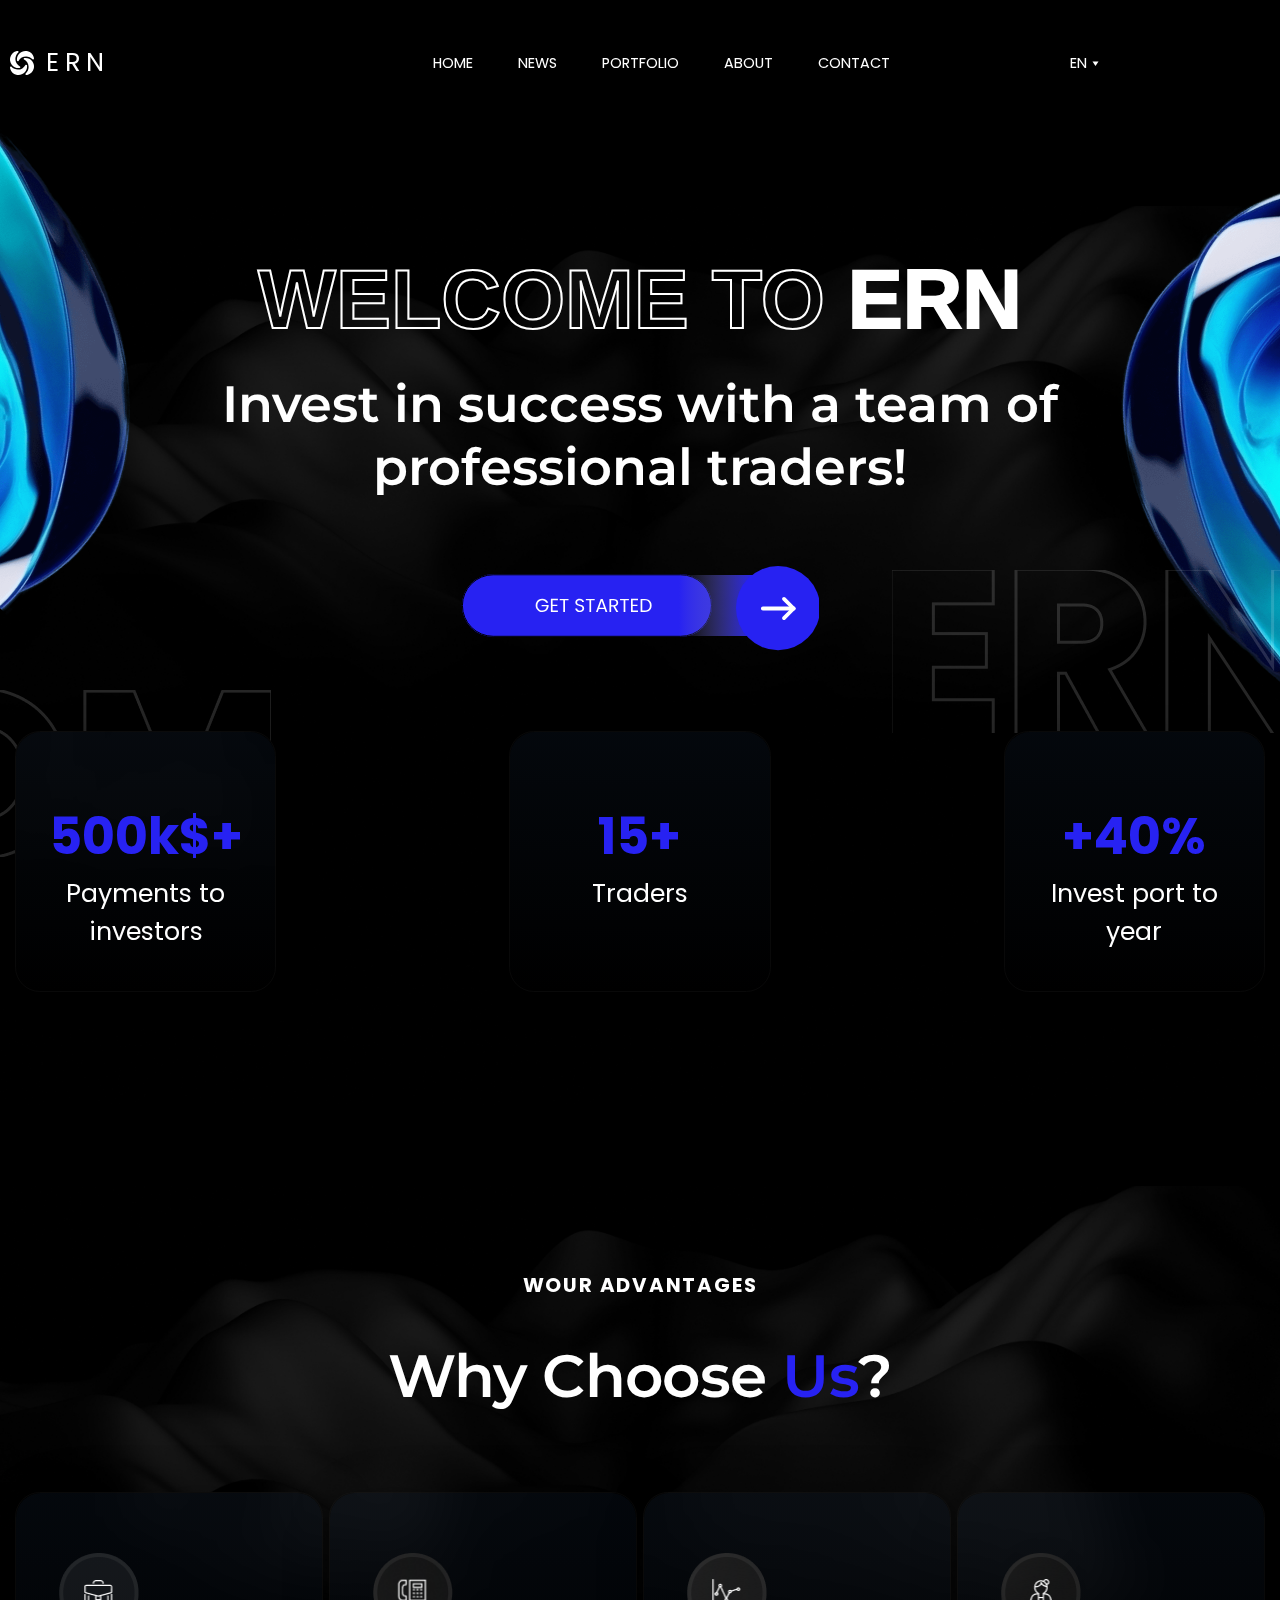
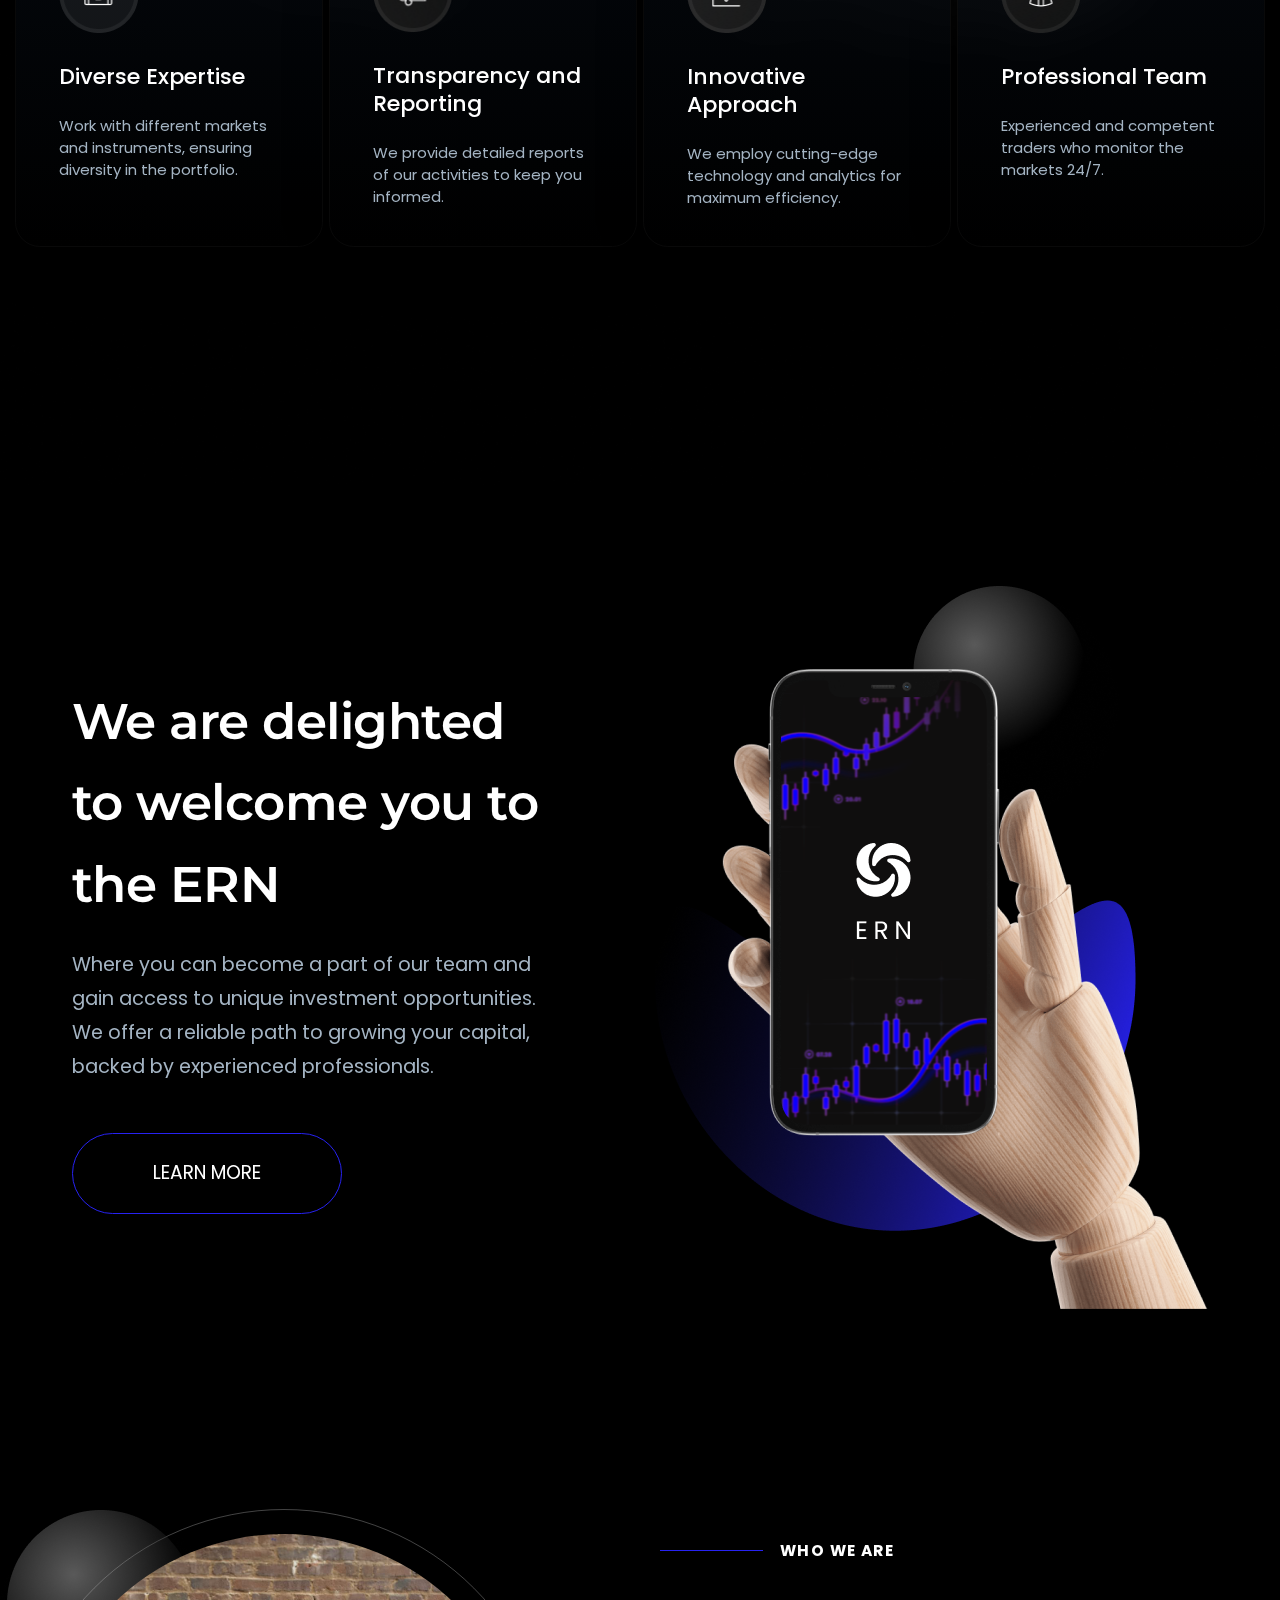
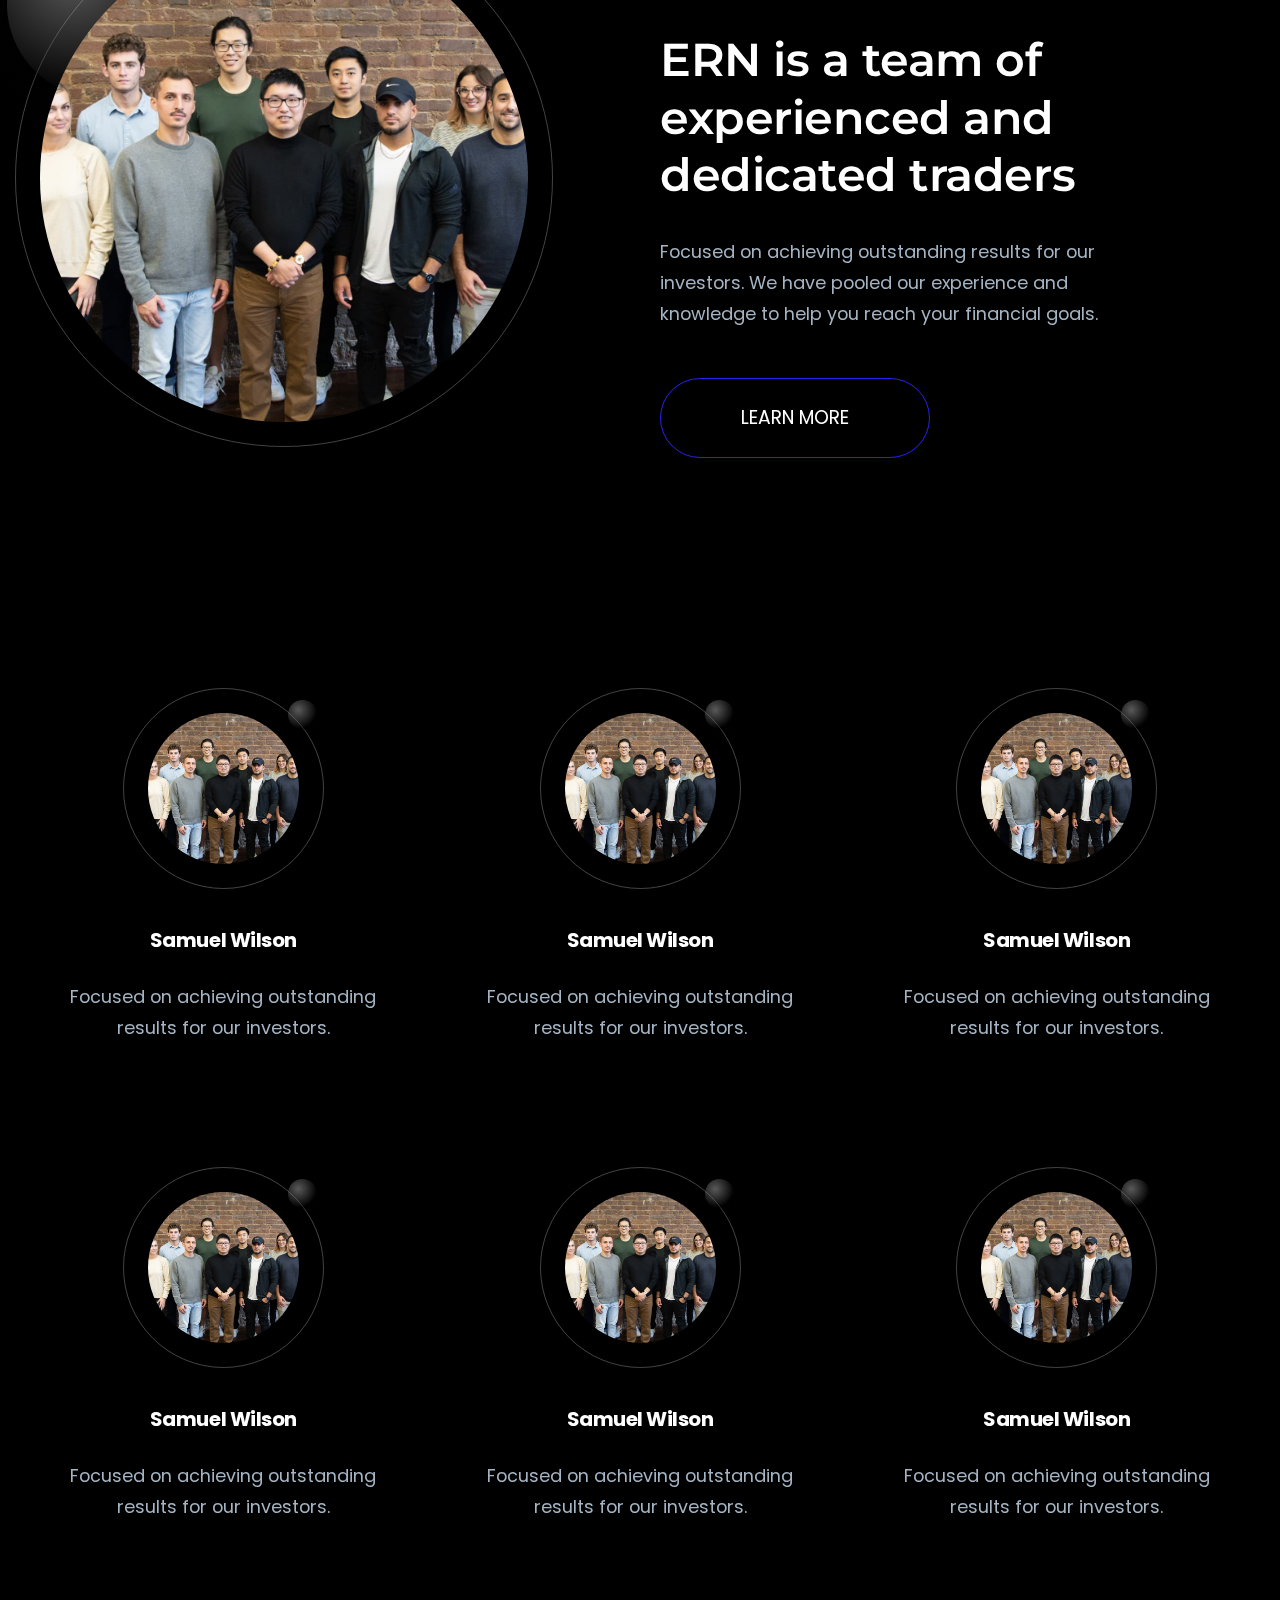
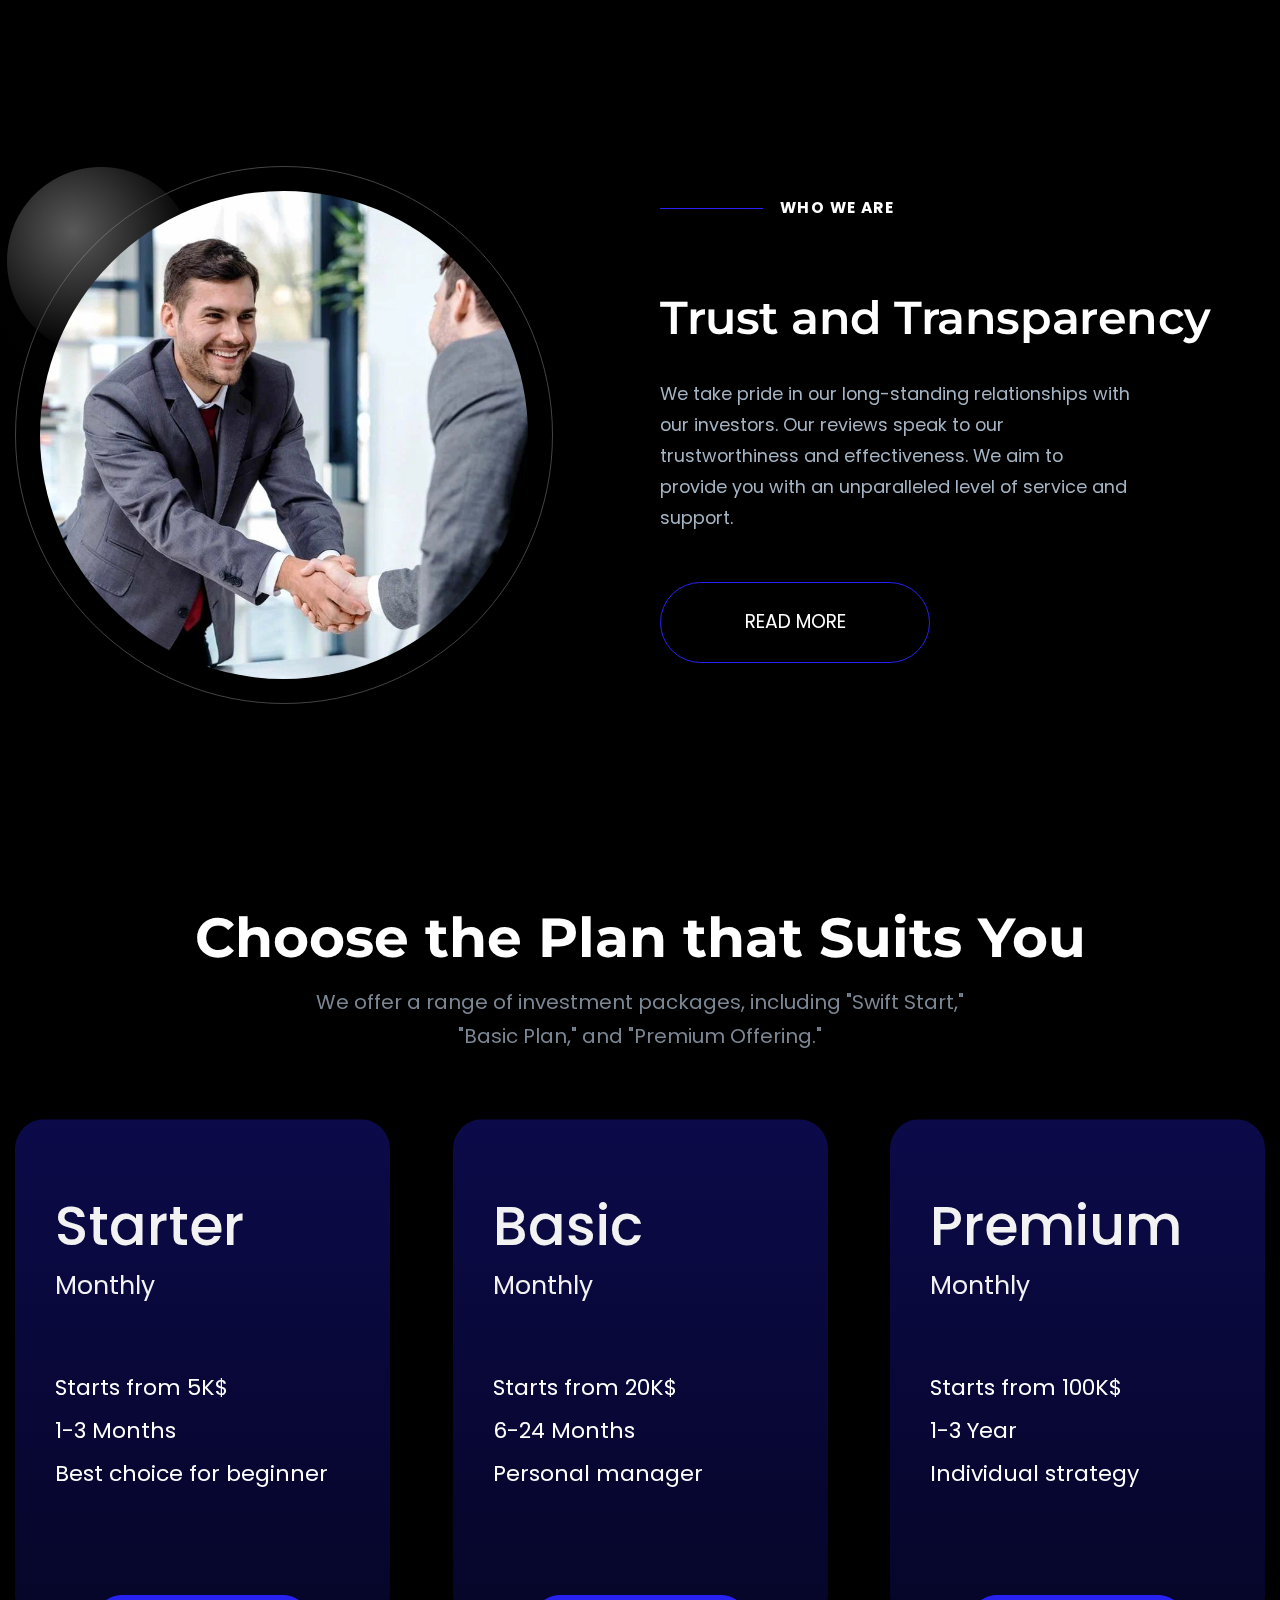
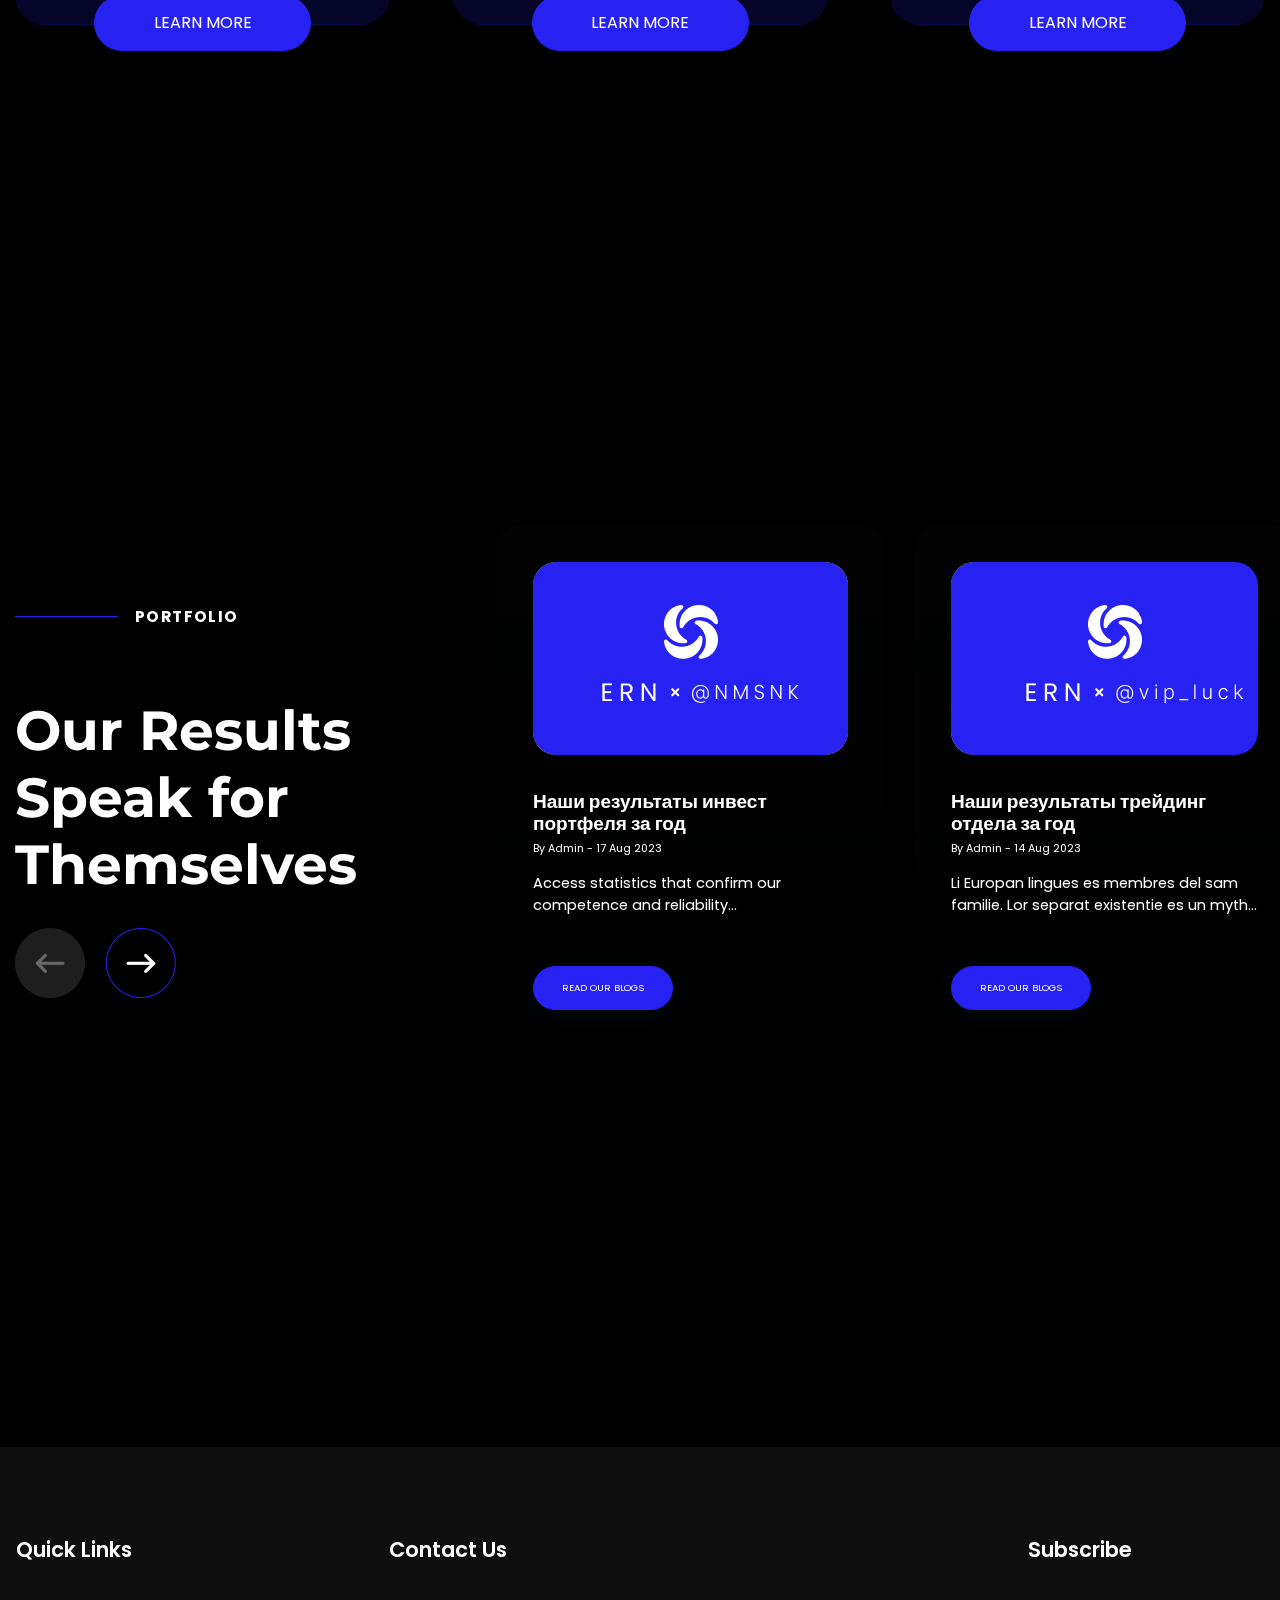
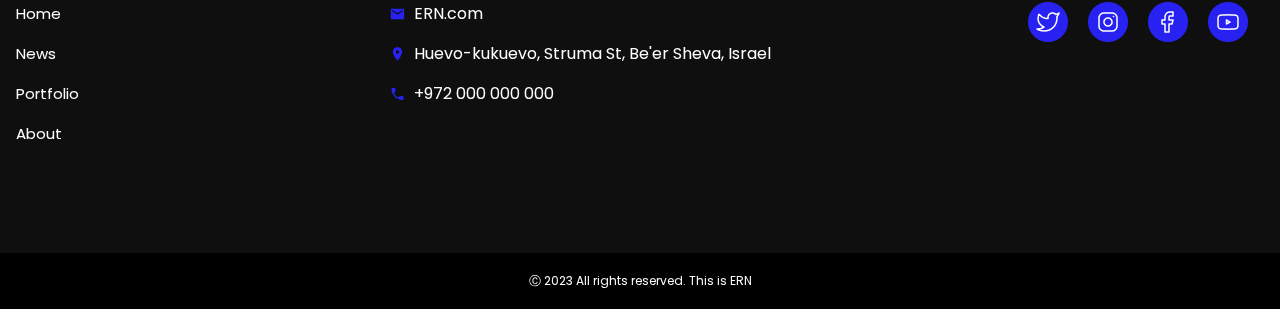
==== index.html @ 3734cea1 "ERN. Version 1.4.2" ====
<!DOCTYPE html>
<html lang="en">
<head>
    <meta charset="UTF-8">
    <meta name="viewport" content="width=device-width, initial-scale=1.0">

    <link href="https://fonts.googleapis.com/css2?family=Montserrat:wght@400;600;700;900&family=Poppins:wght@300;400;500;600;700&display=swap" rel="stylesheet">

    <title>ERN</title>
    <link rel="stylesheet" href="css/style.css">
</head>
<body>
    <div class="wrapper">
        <header class="header">
            <div class="header__container _container">
                <a href="#" class="header__logo">
                    <img src="img/logo-icon.svg" alt="">
                    ERN
                </a>
                <nav class="header__menu menu">
                    <ul class="menu__list">
                        <li class="menu__item">
                            <a href="" class="menu__link">HOME</a>
                        </li>
                        <li class="menu__item">
                            <a href="" class="menu__link">NEWS</a>
                        </li>
                        <li class="menu__item">
                            <a href="" class="menu__link">PORTFOLIO</a>
                        </li>
                        <li class="menu__item">
                            <a href="" class="menu__link">ABOUT</a>
                        </li>
                        <li class="menu__item">
                            <a href="" class="menu__link">CONTACT</a>
                        </li>
                    </ul>
                </nav>
                <a href="#" class="header__language">
                    EN
                    <img src="img/arrow-down.svg" alt="">
                </a>
            </div>
        </header>

        <main class="page">
            <div class="page__main-block main-block">
                <div class="main-block__container _container">
                    <h1 class="main-block__title">WELCOME TO <span class="main-block__title_blue">ERN</span></h1>
                    <h2 class="main-block__sub-title">Invest in success with a team of professional traders!</h2>
                    <!-- <a href="" class="main-block__button">GET STARTED</a> -->
                    <a href="" class="main-block__button"></a>
                    <!-- <img src="img/button-test2.svg" alt="" class="main-block__button_TEST"> -->
                    <img src="img/back-left.png" alt="" class="back-left">
                    <img src="img/back-right.png" alt="" class="back-right">
                    <img src="img/COM.png" alt="" class="back-left-sub">
                    <img src="img/ERN.png" alt="" class="back-right-sub">
                </div>

                <div class="page__results _container">
                    <div class="page__result">
                        <p class="page__result_p">500k$+</p>
                        <p class="page__result_p-sub">Payments to investors</p>
                    </div>
                    <div class="page__result">
                        <p class="page__result_p">15+</p>
                        <p class="page__result_p-sub">Traders</p>
                    </div>
                    <div class="page__result">
                        <p class="page__result_p">+40%</p>
                        <p class="page__result_p-sub">Invest port to year</p>
                    </div>
                </div>
            </div>

            <div class="page__main-block main-block">
                <div class="main-block__container _container">
                    <h1 class="main-block-2__title">WOUR ADVANTAGES</h1>
                    <h2 class="main-block-2__sub-title">Why Choose <span class="blue-color">Us</span>?</h2>
                </div>

                <div class="page__results _container">
                    <div class="page__result page__result__choose">
                        <img src="img/DiverseExpertise.png" alt="" class="page__result__choose__img">
                        <p class="page__result_p__choose">Diverse Expertise</p>
                        <p class="page__result_p-sub__choose">Work with different markets and instruments, ensuring diversity in the portfolio.</p>
                    </div>
                    <div class="page__result page__result__choose">
                        <img src="img/TransparencyandReporting.png" alt="" class="page__result__choose__img">
                        <p class="page__result_p__choose">Transparency and Reporting</p>
                        <p class="page__result_p-sub__choose">We provide detailed reports of our activities to keep you informed.</p>
                    </div>
                    <div class="page__result page__result__choose">
                        <img src="img/InnovativeApproach.png" alt="" class="page__result__choose__img">
                        <p class="page__result_p__choose">Innovative Approach</p>
                        <p class="page__result_p-sub__choose">We employ cutting-edge technology and analytics for maximum efficiency.</p>
                    </div>
                    <div class="page__result page__result__choose">
                        <img src="img/ProfessionalTeam.png" alt="" class="page__result__choose__img">
                        <p class="page__result_p__choose">Professional Team</p>
                        <p class="page__result_p-sub__choose">Experienced and competent traders who monitor the markets 24/7.</p>
                    </div>
                </div>
            </div>

            <div class="description">
                <div class="description__container _container">
                    <div class="description__text">
                        <h2 class="description__h">We are delighted to welcome you to the ERN</h2>
                        <p class="description__p">
                            Where you can become a part of our team and gain access to unique investment opportunities. We offer a reliable path to growing your capital, backed by experienced professionals.
                        </p>
                        <div class="description__button">
                            <a href="" class="description__a">Learn more</a>
                        </div>
                    </div>
                    <img src="img/hand.png" alt="" class="description__img">
                </div>
            </div>

            <div class="team">
                <div class="team__container _container">
                    <div class="team__header">
                        <div class="team__img_border">
                            <div class="team__img_main _img-main"></div>
                        </div>
                        <div class="team__text">
                            <div class="team__text__ph">Who we are</div>
                            <div class="team__text__h">ERN is a team of experienced and dedicated traders</div>
                            <div class="team__text__p">Focused on achieving outstanding results for our investors. We have pooled our experience and knowledge to help you reach your financial goals.</div>
                            <div class="description__button">
                                <a href="" class="description__a">Learn more</a>
                            </div>
                        </div>
                    </div>

                    <div class="team__count">
                        <div class="team__person">
                            <div class="team__img_border _border-sub">
                                <div class="team__img_main _img-sub"></div>
                            </div>
                            <div class="team__count__text">
                                <div class="team__text__h team__count__text__name">Samuel Wilson</div>
                                <div class="team__text__p team__count__text__p">Focused on achieving outstanding results for our investors.</div>
                            </div>
                        </div>
                        <div class="team__person">
                            <div class="team__img_border _border-sub">
                                <div class="team__img_main _img-sub"></div>
                            </div>
                            <div class="team__count__text">
                                <div class="team__text__h team__count__text__name">Samuel Wilson</div>
                                <div class="team__text__p team__count__text__p">Focused on achieving outstanding results for our investors.</div>
                            </div>
                        </div>
                        <div class="team__person">
                            <div class="team__img_border _border-sub">
                                <div class="team__img_main _img-sub"></div>
                            </div>
                            <div class="team__count__text">
                                <div class="team__text__h team__count__text__name">Samuel Wilson</div>
                                <div class="team__text__p team__count__text__p">Focused on achieving outstanding results for our investors.</div>
                            </div>
                        </div>
                        <div class="team__person">
                            <div class="team__img_border _border-sub">
                                <div class="team__img_main _img-sub"></div>
                            </div>
                            <div class="team__count__text">
                                <div class="team__text__h team__count__text__name">Samuel Wilson</div>
                                <div class="team__text__p team__count__text__p">Focused on achieving outstanding results for our investors.</div>
                            </div>
                        </div>
                        <div class="team__person">
                            <div class="team__img_border _border-sub">
                                <div class="team__img_main _img-sub"></div>
                            </div>
                            <div class="team__count__text">
                                <div class="team__text__h team__count__text__name">Samuel Wilson</div>
                                <div class="team__text__p team__count__text__p">Focused on achieving outstanding results for our investors.</div>
                            </div>
                        </div>
                        <div class="team__person">
                            <div class="team__img_border _border-sub">
                                <div class="team__img_main _img-sub"></div>
                            </div>
                            <div class="team__count__text">
                                <div class="team__text__h team__count__text__name">Samuel Wilson</div>
                                <div class="team__text__p team__count__text__p">Focused on achieving outstanding results for our investors.</div>
                            </div>
                        </div>
                    </div>

                    <div class="team__header trust">
                        <div class="team__img_border">
                            <div class="team__img_main _img-trust"></div>
                        </div>
                        <div class="team__text">
                            <div class="team__text__ph">Who we are</div>
                            <div class="team__text__h">Trust and Transparency</div>
                            <div class="team__text__p">We take pride in our long-standing relationships with our investors. Our reviews speak to our trustworthiness and effectiveness. We aim to provide you with an unparalleled level of service and support.</div>
                            <div class="description__button">
                                <a href="" class="description__a">read more</a>
                            </div>
                        </div>
                    </div>

                </div>
            </div>

            <div class="plans _container">
                <div class="plans__h">Choose the Plan that Suits You</div>
                <div class="plans__p">We offer a range of investment packages, including "Swift Start," "Basic Plan," and "Premium Offering."</div>
                <div class="plans__all">
                    <div class="plans__all__plan plan">
                        <div class="plan__name">Starter</div>
                        <div class="plan__lasting">Monthly</div>
                        <ul class="plan__charact">
                            <li class="plan__charact__li">Starts from 5K$</li>
                            <li class="plan__charact__li">1-3 Months</li>
                            <li class="plan__charact__li">Best choice for beginner</li>
                        </ul>
                        <div class="plan__button">
                            <a href="" class="plan__button__a">Learn more</a>
                        </div>
                    </div>
                    <div class="plans__all__plan plan">
                        <div class="plan__name">Basic</div>
                        <div class="plan__lasting">Monthly</div>
                        <ul class="plan__charact">
                            <li class="plan__charact__li">Starts from 20K$</li>
                            <li class="plan__charact__li">6-24 Months</li>
                            <li class="plan__charact__li">Personal manager</li>
                        </ul>
                        <div class="plan__button">
                            <a href="" class="plan__button__a">Learn more</a>
                        </div>
                    </div>
                    <div class="plans__all__plan plan">
                        <div class="plan__name">Premium</div>
                        <div class="plan__lasting">Monthly</div>
                        <ul class="plan__charact">
                            <li class="plan__charact__li">Starts from 100K$</li>
                            <li class="plan__charact__li">1-3 Year</li>
                            <li class="plan__charact__li">Individual strategy</li>
                        </ul>
                        <div class="plan__button">
                            <a href="" class="plan__button__a">Learn more</a>
                        </div>
                    </div>
                </div>
            </div>

            <div class="results _container">
                <div class="results__tech">
                    <div class="team__text__ph">PORTFOLIO</div>
                    <div class="results__tech__h">Our Results Speak for Themselves</div>
                    <div class="results__tech__buttons">
                        <div class="results__tech__buttons__button">
                            <img src="img/arrow-left.png" alt="">
                        </div>
                        <div class="results__tech__buttons__button">
                            <img src="img/arrow-right.png" alt="">
                        </div>
                    </div>
                </div>
                <div class="results__cases">
                    <div class="results__cases__case case">
                        <img src="img/case1.jpg" alt="" class="case__photo">
                        <div class="case__name">Наши результаты инвест портфеля за год</div>
                        <div class="case__date">By Admin - 17 Aug 2023</div>
                        <div class="case__description">Access statistics that confirm our competence and reliability...</div>
                        <div class="case__button">read our blogs</div>
                    </div>
                    <div class="results__cases__case case">
                        <img src="img/case2.jpg" alt="" class="case__photo">
                        <div class="case__name">Наши результаты трейдинг отдела за год</div>
                        <div class="case__date">By Admin - 14 Aug 2023</div>
                        <div class="case__description">Li Europan lingues es membres del sam familie. Lor separat existentie es un myth...</div>
                        <div class="case__button">read our blogs</div>
                    </div>
                </div>
            </div>


        </main>

        <footer class="footer">
            <div class="footer__container _container">
                <div class="footer__info">
                    <div class="footer__info__links links">
                        <h4 class="links__name-list">Quick Links</h4>
                        <ul class="links__list">
                            <li class="links__list__li">
                                <a href="" class="links__list__li__a">Home</a>
                            </li>
                            <li class="links__list__li">
                                <a href="" class="links__list__li__a">News</a>
                            </li>
                            <li class="links__list__li">
                                <a href="" class="links__list__li__a">Portfolio</a>
                            </li>
                            <li class="links__list__li">
                                <a href="" class="links__list__li__a">About</a>
                            </li>
                        </ul>
                    </div>
                    <div class="footer__info__contacts contacts">
                        <h4 class="contacts__name">Contact Us</h4>
                        <ul class="contacts__list">
                            <li class="contacts__list__li">
                                <img src="img/email.svg" alt="">
                                ERN.com
                            </li>
                            <li class="contacts__list__li">
                                <img src="img/location.svg" alt="">
                                Huevo-kukuevo, Struma St, Be'er Sheva, Israel
                            </li>
                            <li class="contacts__list__li">
                                <img src="img/call.svg" alt="">
                                +972 000 000 000
                            </li>
                        </ul>
                    </div>
                    <div class="footer__info__subscribe subscribe">
                        <div class="subscribe__name">Subscribe</div>
                        <div class="subscribe__form"></div>
                        <div class="subscribe__socials">
                            <a href="" class="subscribe__socials__social">
                                <img src="img/tw.png" alt="">
                            </a>
                            <a href="" class="subscribe__socials__social">
                                <img src="img/ig.png" alt="">
                            </a>
                            <a href="" class="subscribe__socials__social">
                                <img src="img/fb.png" alt="">
                            </a>
                            <a href="" class="subscribe__socials__social">
                                <img src="img/yt.png" alt="">
                            </a>
                        </div>
                    </div>
                </div>
            </div>
        </footer>

        <div class="footer__copyright">
            <div class="_container">
                <p class="footer__copyright__p">Ⓒ 2023 All rights reserved. This is ERN</p>
            </div>
        </div>

    </div>
</body>
</html>
---- css/style.css ----
*,
*::before,
*::after {
    padding: 0;
    margin: 0;
    border: 0;
    box-sizing: border-box;
}

a {
    text-decoration: none;
}

ul,
ol,
li {
    list-style: none;
}

img {
    /* Чтобы не было снизу отступа */
    vertical-align: top;
}

h1,
h2,
h3,
h4,
h5,
h6 {
    font-weight: inherit;
    font-size: inherit;
}

html,
body {
    height: 100%;
    line-height: 1;
    font-size: 16px;
    color: #000;

    /* Подключили наш новый шрифт */
    font-family: Poppins;
    background-color: #000;
}

.wrapper {
    
}

._container {
    /* Св-во, которое ограничивает по ширине.
    Ширина нашего контента*/
    max-width: 1260px;

    padding: 0px 15px;
    box-sizing: content-box;

    /* Чтобы контейнер был по середине. блок должен быть блочным и ширина меньше родительской*/
    margin: 0 auto;
 }

 .header {
    /* background-image: url(../img/back-page.jpg); */
    background-size: cover;
 }

.header__container {
    display: flex;
    align-items: center;
    padding: 44px 0;
}

.header__logo {
    margin-right: 323px;
    font-size: 25px;
    font-weight: 400;
    line-height: normal;
    letter-spacing: 5.542px;
    color: var(--White, #FFF);
    display: flex;
}

.header__logo img {
    margin-right: 12px;
}

.menu__list {
    display: flex;
    flex-wrap: wrap;
}

.menu__item {
    font-size: 14.456px;
    font-style: normal;
    font-weight: 400;
    line-height: normal;   
}

.menu__link {
    color: var(--White, #FFF);
    transition: 0.2s;
}

.menu__link:hover {
    opacity: 0.5;
}

.menu__item:not(:last-child) {
    margin: 0px 45px 0px 0px;
}

.header__language {
    display: flex;
    margin-left: 180px;
    color: #FFF;
    font-family: Poppins;
    font-size: 14.456px;
    font-style: normal;
    font-weight: 400;
    line-height: normal;
    text-transform: uppercase;
}

.header__language img {
    margin-left: 5px;
}

.page__main-block {
    text-align: center;
    padding-top: 46px;
    min-height: 100vh;
    background-image: url(../img/header1.jpg);
    background-size: cover;
    margin-top: 80px;
}

.back-left {
    position: absolute;
    left: 0;
    top: 30px;
}

.back-right {
    position: absolute;
    right: 0;
    top: 40px;
}

.back-left-sub {
    position: absolute;
    left: 0;
    top: 690px;
}

.back-right-sub {
    position: absolute;
    right: 0;
    top: 570px;
}

.main-block__title {
    /* font-family: Montserrat; */
    font-family: sans-serif;
    font-size: 82.514px;
    font-style: normal;
    font-weight: 900;
    line-height: 95.407px;
    margin-bottom: 25px;
    color: #FFF;
    color: transparent;
    -webkit-text-stroke: 2px #fff;
    /* text-stroke: 2px blue; */
    -webkit-background-clip: text;
    background-clip: text;
}

.main-block__title_blue {
    color: #FFF;
}

.main-block__sub-title {
    font-family: Montserrat;
    font-size: 51.186px;
    font-style: normal;
    font-weight: 600;
    line-height: normal;
    
    color: #FFF;
    max-width: 1073px;
    margin: 0 auto;
    margin-bottom: 68px;
}


.main-block__button {
    /* font-family: Poppins;
    font-size: 18.756px;
    font-style: normal;
    font-weight: 400;
    line-height: normal;
    border-radius: 135.457px;
    background: var(--grad, #2722F2);
    padding: 17px 60px;
    color: #FFF; */
    width: 358px;
    height: 85px;
    box-sizing: border-box;
    display: block;
    background-image: url("../img/button-test1.svg");
    transition: 0.3s;
    margin: 0 auto;
}

.main-block__button:hover {
    background-image: url("../img/button-test2.svg");
}

.page__results {
    margin-top: 80px;
    display: flex;
    justify-content: space-between;

    color: #FFF;
}

.page__result {
    border-radius: 24.897px;
    border-width: 1px;
    border-style: solid;

    box-shadow: 5px 5px 30px 0px rgba(0, 0, 0, 0.25);
    backdrop-filter: blur(28px);

    width: 261.016px;
    height: 261.016px;

    display: flex;
    flex-direction: column;
    padding: 33px;
    padding-top: 67px;

    /* border-image: linear-gradient(to left top,rgba(26, 125, 255, 0.705) 0%, rgba(238, 57, 57, 0.836) 100%); */
    
    /* border-image-slice: 1; */

    position: relative;
    border-color: #42424221;
}

.page__result::before {
    content: "";
    position: absolute;
    top: 0px;
    bottom: 0px;
    left: 0px;
    right: 0px;
    background: linear-gradient(180deg, rgba(77, 150, 247, 0.05) 0%, rgba(0, 0, 0, 0.08) 100%);
    
    border-radius: 24.897px;
    z-index: -1;
}

.page__result_p {
    color: var(--grad, #2722F2);
    font-family: Poppins;
    font-size: 50.386px;
    font-style: normal;
    font-weight: 700;
    line-height: normal;
    /* margin-top: 67px; */
}

.page__result_p-sub {
    color: var(--White, #FFF);
    text-align: center;
    font-family: Poppins;
    font-size: 25.193px;
    font-style: normal;
    font-weight: 400;
    line-height: normal;
}


.main-block-2__title {
    color: #FFF;
    text-align: center;
    font-family: Poppins;
    font-size: 19.895px;
    font-style: normal;
    font-weight: 700;
    line-height: 106.579px; /* 535.714% */
    letter-spacing: 1.791px;
    text-transform: uppercase;
}

.main-block-2__sub-title {
    color: #FFF;
    text-align: center;
    font-family: Montserrat;
    font-size: 59.684px;
    font-style: normal;
    font-weight: 600;
    line-height: 73.895px; /* 123.81% */
    letter-spacing: -0.597px;
}

.blue-color {
    color: #2722F2;
}

.page__result__choose {
    /* fill: var(--Shape-Colors-3, linear-gradient(180deg, rgba(52, 58, 66, 0.05) 0%, rgba(0, 0, 0, 0.08) 100%));
    stroke-width: 1px;
    stroke: var(--04, rgba(255, 255, 255, 0.00)); */

    filter: drop-shadow(5px 5px 30px rgba(0, 0, 0, 0.25));
    backdrop-filter: blur(28px);


    text-align: left;

    width: 308px;
    min-height: 355px;
    overflow: hidden;
    box-sizing: border-box;
    padding: 60px 38px 39px 43px;

    /* background-color: rgb(96, 168, 168); */
}

.page__result__choose__img {
    width: 80px;
    height: 80px;
    margin-bottom: 30px;
}

.page__result_p__choose {
    color: #FFF;
    font-family: Poppins;
    font-size: 22px;
    font-style: normal;
    font-weight: 500;
    line-height: 28px; /* 127.273% */
    margin-bottom: 24px;
}

.page__result_p-sub__choose {
    color: #A4B4C3;
    font-family: Poppins;
    font-size: 15px;
    font-style: normal;
    font-weight: 400;
    line-height: 22px; /* 146.667% */
    vertical-align: bottom;

    /* background-color: aqua; */
}

.description {
    background-color: #000;
    margin-top: 100px;
}
.description__container {
    display: flex;
    align-items: center;
    justify-content: space-around;
}
.description__text {
    max-width: 470px;
}

.description__h {
    color: #FFF;
    font-family: Montserrat;
    font-size: 50px;
    font-style: normal;
    font-weight: 600;
    line-height: 81.306px; /* 162.613% */
    letter-spacing: -0.5px;

    margin-bottom: 23px;
}
.description__p {
    color: #A4B4C3;
    font-family: Poppins;
    font-size: 19.416px;
    font-style: normal;
    font-weight: 400;
    line-height: 33.979px; /* 175% */
}

.description__button {
    margin-top: 49px;
    box-sizing: border-box;
    border-radius: 135.457px;
    border-color: #2722F2;
    border-style: solid;
    border-width: 1px;
    max-width: 270px;
    padding: 27px 0px;
    text-align: center;
}
.description__a {
    color: #FFF;
    font-family: Poppins;
    font-size: 18.819px;
    font-style: normal;
    font-weight: 400;
    line-height: 24.761px; /* 131.574% */
    text-transform: uppercase;
}

.team {
    background-color: #000;
    margin-top: 200px;
}

.team__header {
    display: flex;
}

.team__img_border {
    display: flex;
    align-items: center;
    align-content: center;
    min-width: 538px;
    min-height: 538px;
    max-width: 538px;
    max-height: 538px;
    padding: 50px;
    border-radius: 538px;
    border-color: rgba(248, 248, 248, 0.27);
    padding: 24px;
    box-sizing: border-box;
    border-width: 1px;
    border-spacing: 50px;
    border-radius: 50%;
    border-style: solid;
    position: relative;
}

.team__img_border:before {
    content: '';
    position: absolute;
    top: 0;
    left: -29px;
    bottom: 0;
    right: 0;
    background-image: url("../img/ellipse.png");
    background-repeat: no-repeat;
}

.team__img_main {
    width: 100%;
    height: 100%;
    border-radius: 50%;
    background-image: url("../img/team_full.jpg");
    background-size: cover;
    z-index: 10;
    background-position: center;
}

.team__text {
    margin-left: 107px;
}

.team__text__ph {
    color: #FFF;
    text-align: center;
    font-family: Poppins;
    font-size: 15.498px;
    font-style: normal;
    font-weight: 700;
    line-height: 83.025px; /* 535.714% */
    letter-spacing: 1.395px;
    text-transform: uppercase;
    margin-bottom: 39px;
    display: flex;
    align-items: center;
}

.team__text__ph:before {
    content: '';
    display: block;
    margin-right: 17px;
    width: 103px;
    height: 1px;
    background: #2722F2;
}

.team__text__h {
    color: #FFF;
    font-family: Montserrat;
    font-size: 46.494px;
    font-style: normal;
    font-weight: 600;
    line-height: 57.564px;
    letter-spacing: -0.465px;
    margin-bottom: 32px;
}
.team__text__p {
    color: #A4B4C3;
    font-family: Poppins;
    font-size: 17.712px;
    font-style: normal;
    font-weight: 400;
    line-height: 30.996px; /* 175% */
    margin-bottom: 44px;
    max-width: 470px;
}

.team__count {
    margin-top: 150px;
    display: flex;
    flex-wrap: wrap;
    /* justify-content: space-between; */
}

.team__person {
    display: flex;
    flex-direction: column;
    justify-content: center;
    align-items: center;
    width: 30%;
    flex-grow: 3;
    margin-top: 80px;
}

._border-sub {
    min-width: 201px;
    min-height: 201px;
    max-width: 201px;
    max-height: 201px;
}

._border-sub:before {
    content: '';
    position: absolute;
    top: 11px;
    left: 160px;
    bottom: 0;
    right: 0;
    background-image: url("../img/ellipse70.png");
    background-repeat: no-repeat;
}

.team__count__text {
    display: flex;
    flex-direction: column;
    justify-content: center;
    align-items: center;    
}
.team__count__text__name {
    color: #FFF;
    font-family: Poppins;
    font-size: 20px;
    font-style: normal;
    font-weight: 700;
    line-height: 30.996px; /* 154.979% */
    margin-top: 36px;
    margin-bottom: 0;
}
.team__count__text__p {
    text-align: center;
    max-width: 312px;
    margin-top: 25px;
}

.trust {
    margin-top: 200px;
}

._img-trust {
    background-image: url("../img/trust.png");
}

.plans {
    text-align: center;
    margin-top: 200px;
    
    padding-bottom: 500px;
}

.plans__h {
    color: #FFF;
    text-align: center;
    font-family: Montserrat;
    font-size: 54.51px;
    font-style: normal;
    font-weight: 700;
    line-height: normal;
    margin-bottom: 14px;
}

.plans__p {
    color: #7C8794;
    text-align: center;
    font-family: Poppins;
    font-size: 20px;
    font-style: normal;
    font-weight: 400;
    line-height: 34px; /* 170% */
    
    max-width: 653px;
    margin: 0 auto;
    margin-bottom: 66px;
}

.plans__all {
    display: flex;
    justify-content: space-between;
}
.plan {
    border-radius: 30px;
    border: 1px solid var(--04, rgba(255, 255, 255, 0.00));
    background: linear-gradient(180deg, rgba(39, 34, 242, 0.30) 0%, rgba(19, 16, 133, 0.30) 100%);
    
    /* fix 1 */
    box-shadow: 5px 5px 30px 0px rgba(0, 0, 0, 0.25);
    backdrop-filter: blur(28px);

    padding: 64px 39px;
    width: 30%;
    text-align: left;
    /* display: flex; */
    /* flex-direction: column; */
    /* align-items: flex-start; */

    position: relative;
}
.plan:hover {
    background: var(--Shape-Colors-3, linear-gradient(180deg, rgba(52, 58, 66, 0.05) 0%, rgba(0, 0, 0, 0.08) 100%));
}
.plan__name {
    color: #F2F2F2;
    font-family: Poppins;
    font-size: 55.524px;
    font-style: normal;
    font-weight: 500;
    line-height: normal;
}
.plan__lasting {
    color: #F2F2F2;
    font-family: Poppins;
    font-size: 24.986px;
    font-style: normal;
    font-weight: 400;
    line-height: normal;
}
.plan__charact {
    margin-top: 67px;
    /* text-align: left; */
    margin-bottom: 70px;
}
.plan__charact__li {
    color: #FFF;
    font-size: 22px;
    font-style: normal;
    line-height: normal;

    margin-bottom: 10px;
}
.plan__button {
    margin-top: 49px;
    box-sizing: border-box;
    border-radius: 117px;
    border-color: #2722F2;
    border-style: solid;
    border-width: 1px;
    max-width: 217px;
    padding: 15px 0px;
    text-align: center;
    position: absolute;
    left: 0;
    right: 0;
    margin: 0 auto;
    bottom: -27px;
    background-color: #2722F2;
}
.plan__button:hover {
    background-color: #fff;
    color: #222737;
}
.plan__button__a {
    color: #FFF;
    font-family: Poppins;
    font-size: 16px;
    font-style: normal;
    font-weight: 400;
    line-height: 24.761px; /* 131.574% */
    text-transform: uppercase;
    padding: 15px 0px;
}
.plan__button__a:hover {
    color: #222737;
}

.results {
    display: flex;
    justify-content: space-between;
    align-items: center;
    flex-wrap: nowrap;

    /* position: relative; */
    padding-bottom: 400px;
}
.results__tech {

}
.team__text__ph {

}
.results__tech__h {
    color: #FFF;
    font-family: Montserrat;
    font-size: 54.511px;
    font-style: normal;
    font-weight: 700;
    line-height: 67.043px; /* 122.989% */
    max-width: 341px;
    /* width: 50%; */
    margin-right: 140px;
}
.results__tech__buttons {
    display: flex;
    margin-top: 30px;
}
.results__tech__buttons__button {
    margin-right: 20px;
}
.results__cases {
    display: flex;
    /* position: absolute;
    right: 0; */
}
.results__cases__case {
    max-width: 388px;
    margin-right: 30px;
    padding: 36px;
    border-radius: 24px;
    border: 1px solid var(--04, rgba(255, 255, 255, 0.00));
    background: var(--Shape-Colors-3, linear-gradient(180deg, rgba(52, 58, 66, 0.05) 0%, rgba(0, 0, 0, 0.08) 100%));
    
    /* fix 1 */
    box-shadow: 5px 5px 30px 0px rgba(0, 0, 0, 0.25);
    backdrop-filter: blur(28px);

    /* background-color: aqua; */
}
.case__photo {
    border-radius: 23.435px;

}
.case__name {
    color: #FFF;
    font-family: Poppins, sans-serif;
    font-size: 19.031px;
    font-style: normal;
    font-weight: 700;
    line-height: 21.75px; /* 114.286% */
    margin-top: 36px;
    margin-bottom: 7px;
}
.case__date {
    color: #FFF;
    font-family: Poppins, sans-serif;
    font-size: 10.875px;
    font-style: normal;
    font-weight: 400;
    line-height: 14.5px; /* 133.333% */
    margin-bottom: 17px;
}
.case__description {
    color: #FFF;
    font-family: Poppins;
    font-size: 14.5px;
    font-style: normal;
    font-weight: 400;
    line-height: 21.75px; /* 150% */
    margin-bottom: 20px;
}
.case__button {
    color: #FFF;
    text-align: center;
    font-family: Poppins;
    font-size: 9.468px;
    font-style: normal;
    font-weight: 400;
    line-height: 12.457px; /* 131.574% */
    text-transform: uppercase;

    margin-top: 49px;
    box-sizing: border-box;
    border-radius: 117px;
    border-color: #2722F2;
    border-style: solid;
    border-width: 1px;
    max-width: 140px;
    padding: 15px 0px;
    text-align: center;
    background-color: #2722F2;

    stroke-width: 0.503px;
    stroke: var(--grad, #2722F2);
    filter: drop-shadow(0px 3.3415513038635254px 12.252354621887207px rgba(6, 34, 51, 0.22));
}

.footer {
    border: 1px solid var(--Shape-Colors-2, rgba(255, 255, 255, 0.00));
    background: rgba(255, 255, 255, 0.06);
    
    /* Effect */
    box-shadow: 5px 5px 30px 0px rgba(0, 0, 0, 0.25);
    backdrop-filter: blur(28px);
}

.footer__container {

}
.footer__info {
    display: flex;
    justify-content: space-between;
    padding-top: 90px;
    padding-bottom: 90px;
}
.footer__info__links {
}
.links {
}
.links__name-list {
    color: #FFF;
    font-family: Poppins;
    font-size: 21px;
    font-style: normal;
    font-weight: 600;
    line-height: 24px; /* 114.286% */
    margin-bottom: 40px;
}
.links__list {

}
.links__list__li {
    margin-bottom: 16px;
}
.links__list__li__a {
    color: #FFF;
    font-feature-settings: 'clig' off, 'liga' off;
    font-family: Poppins;
    font-size: 15px;
    font-style: normal;
    font-weight: 400;
    line-height: 24px; /* 160% */
    text-transform: capitalize;
}
.footer__info__contacts {
}
.contacts {
}
.contacts__name {
    color: #FFF;
    font-family: Poppins;
    font-size: 21px;
    font-style: normal;
    font-weight: 600;
    line-height: 24px; /* 114.286% */
    margin-bottom: 40px;
}
.contacts__list {
    color: #FFF;
    font-feature-settings: 'clig' off, 'liga' off;
    font-family: Poppins;
    font-size: 16px;
    font-style: normal;
    font-weight: 400;
    line-height: 24px; /* 150% */
}
.contacts__list__li {
    display: flex;
    align-items: center;
    margin-bottom: 16px;
}
.contacts__list__li img {
    margin-right: 8px;
}
.footer__info__subscribe {
}
.subscribe {
}
.subscribe__name {
    color: var(--White, #FFF);
    font-family: Poppins;
    font-size: 21px;
    font-style: normal;
    font-weight: 600;
    line-height: 24px; /* 114.286% */
    margin-bottom: 40px;
}
.subscribe__form {
}
.subscribe__socials {
}
.subscribe__socials__social {
    margin-right: 16px;
}
.footer__copyright {
    padding-top: 20px;
    padding-bottom: 20px;
}
.footer__copyright__p {
    text-align: center;
    color: var(--White, #FFF);
    font-feature-settings: 'clig' off, 'liga' off;
    font-family: Poppins;
    font-size: 12px;
    font-style: normal;
    font-weight: 400;
    line-height: 16px; /* 133.333% */
}
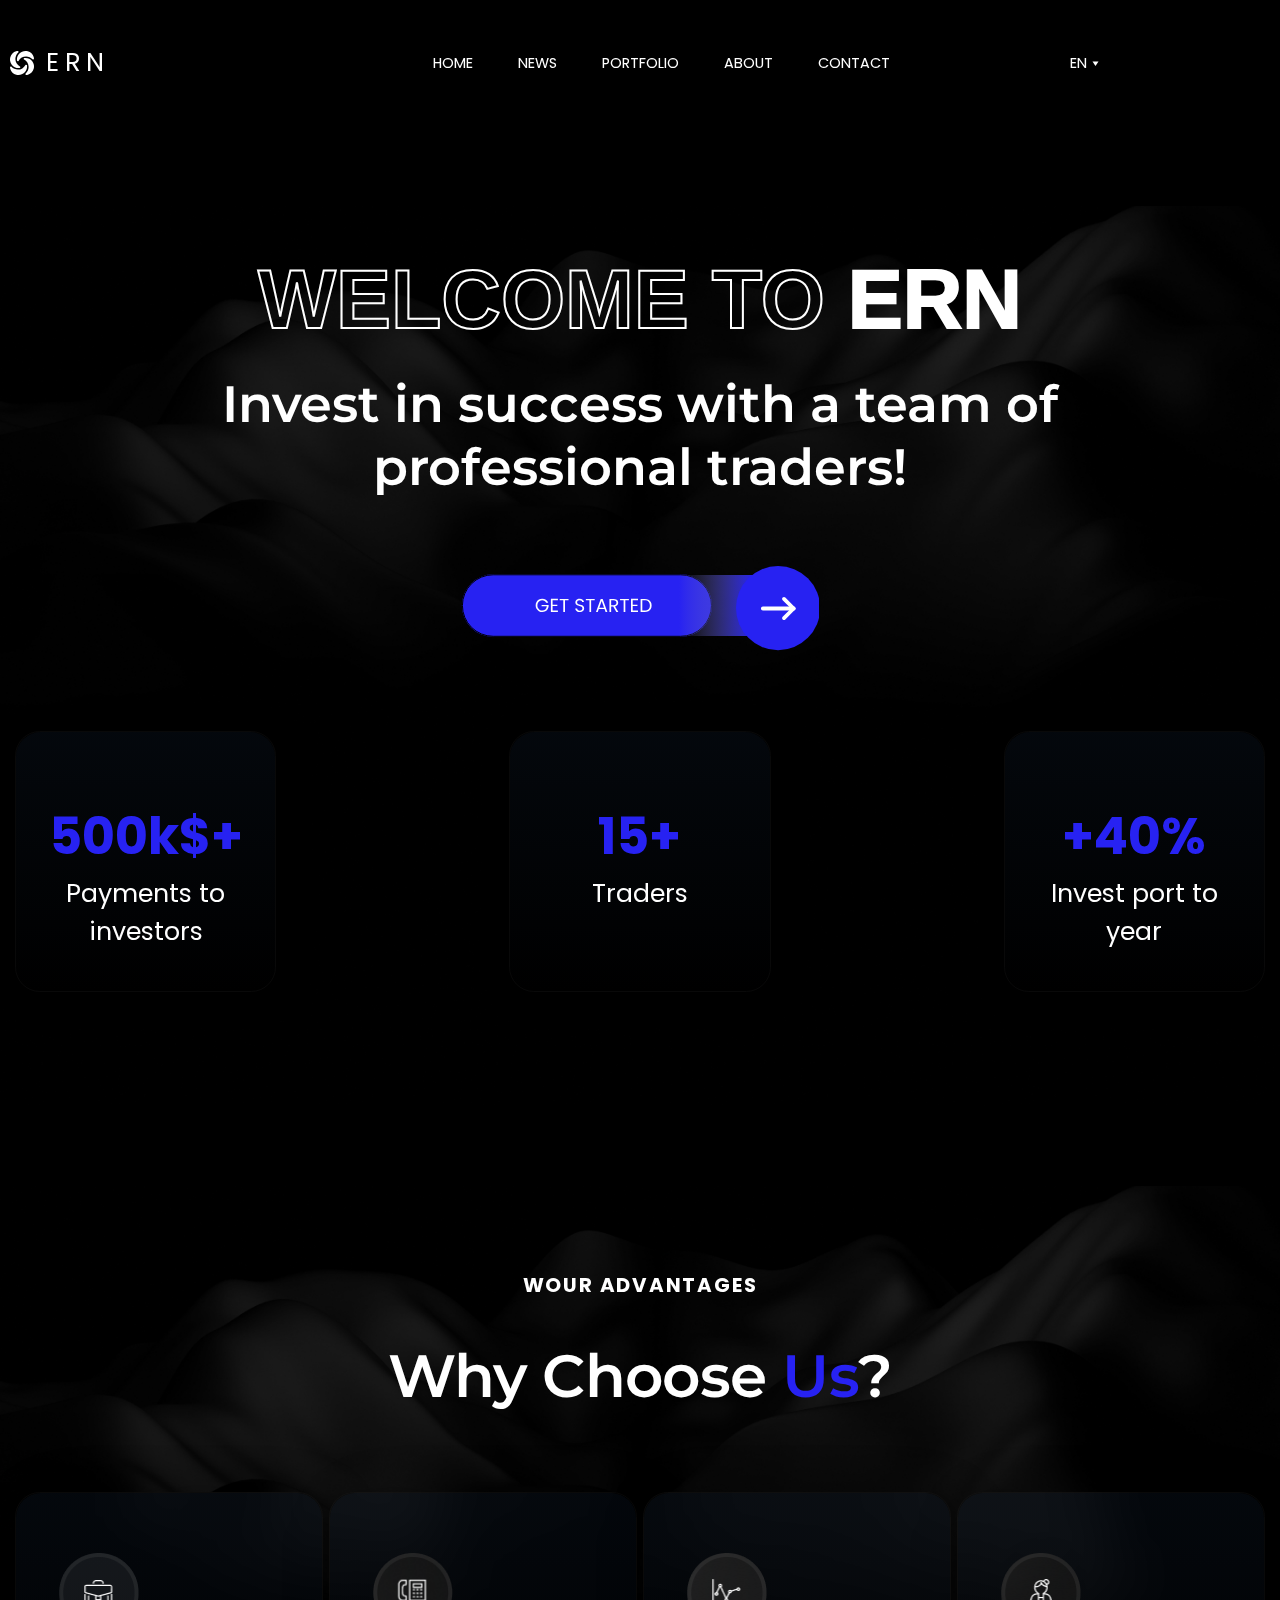
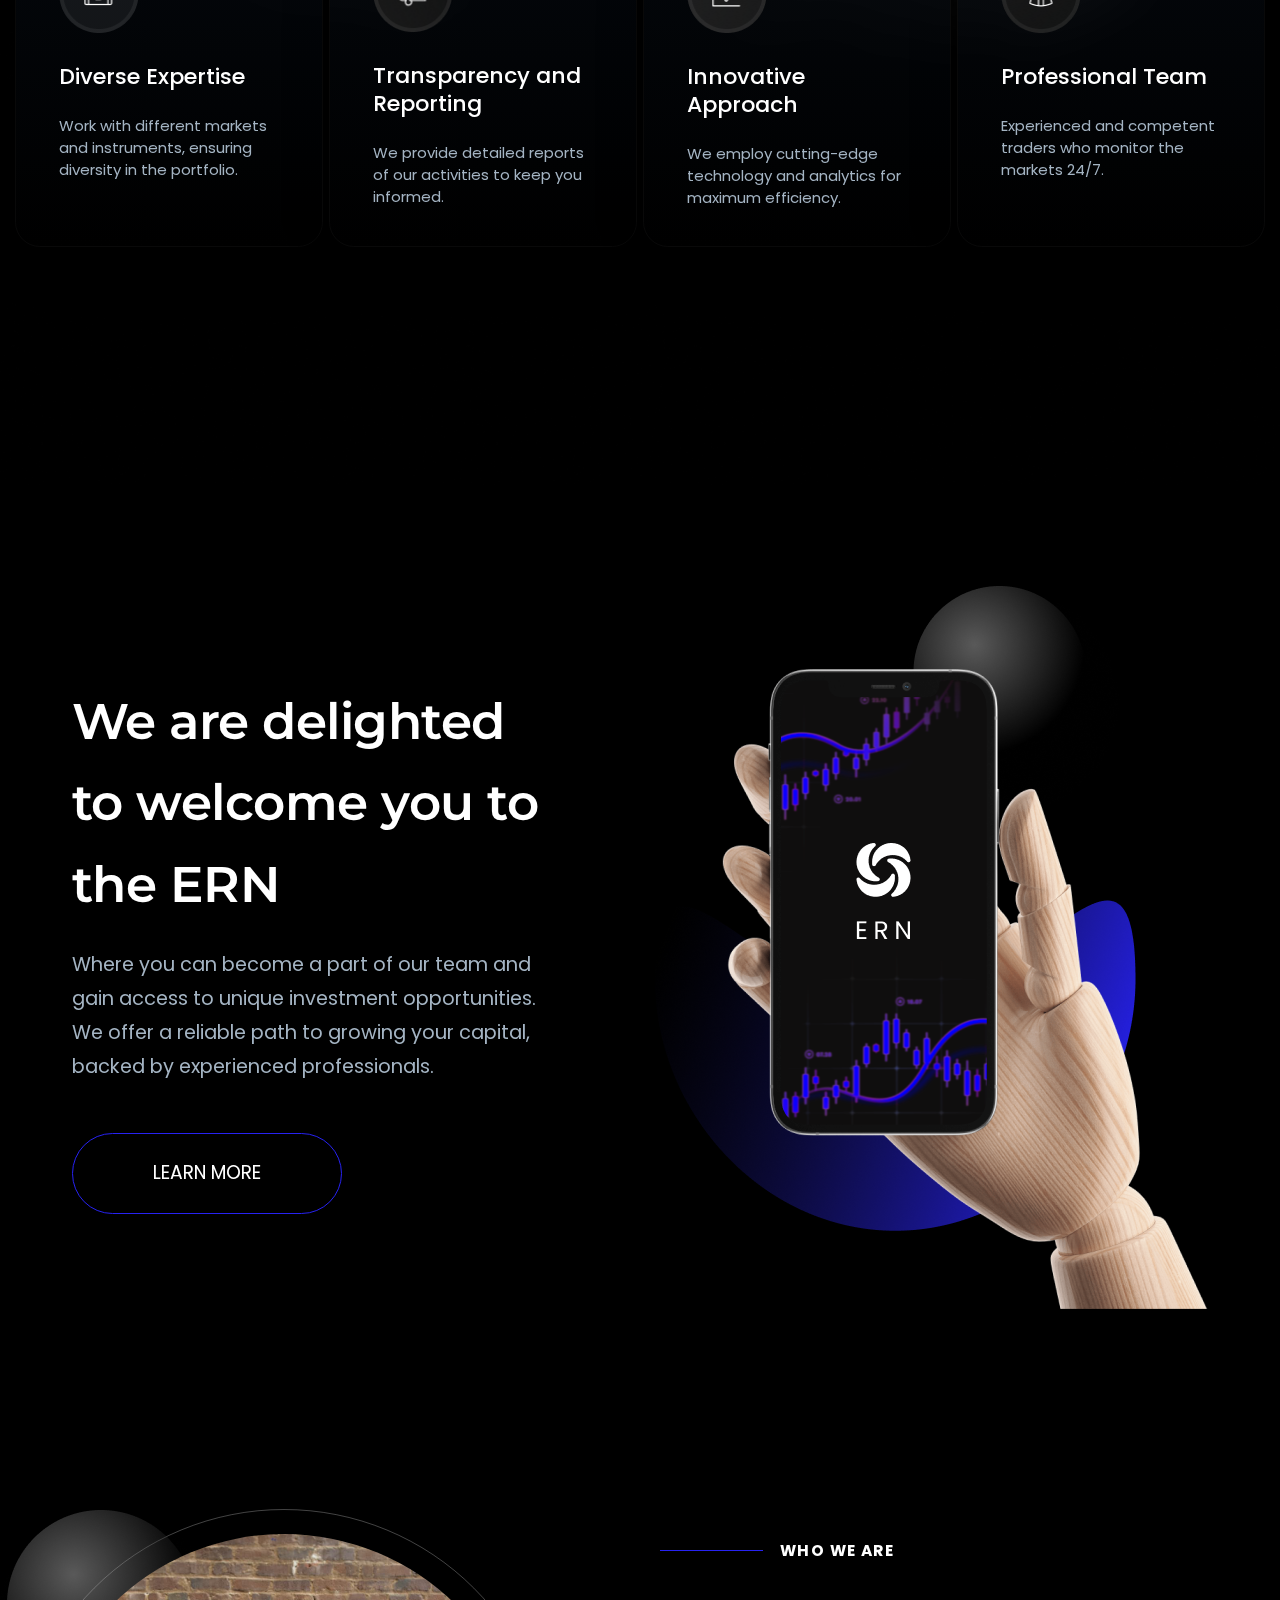
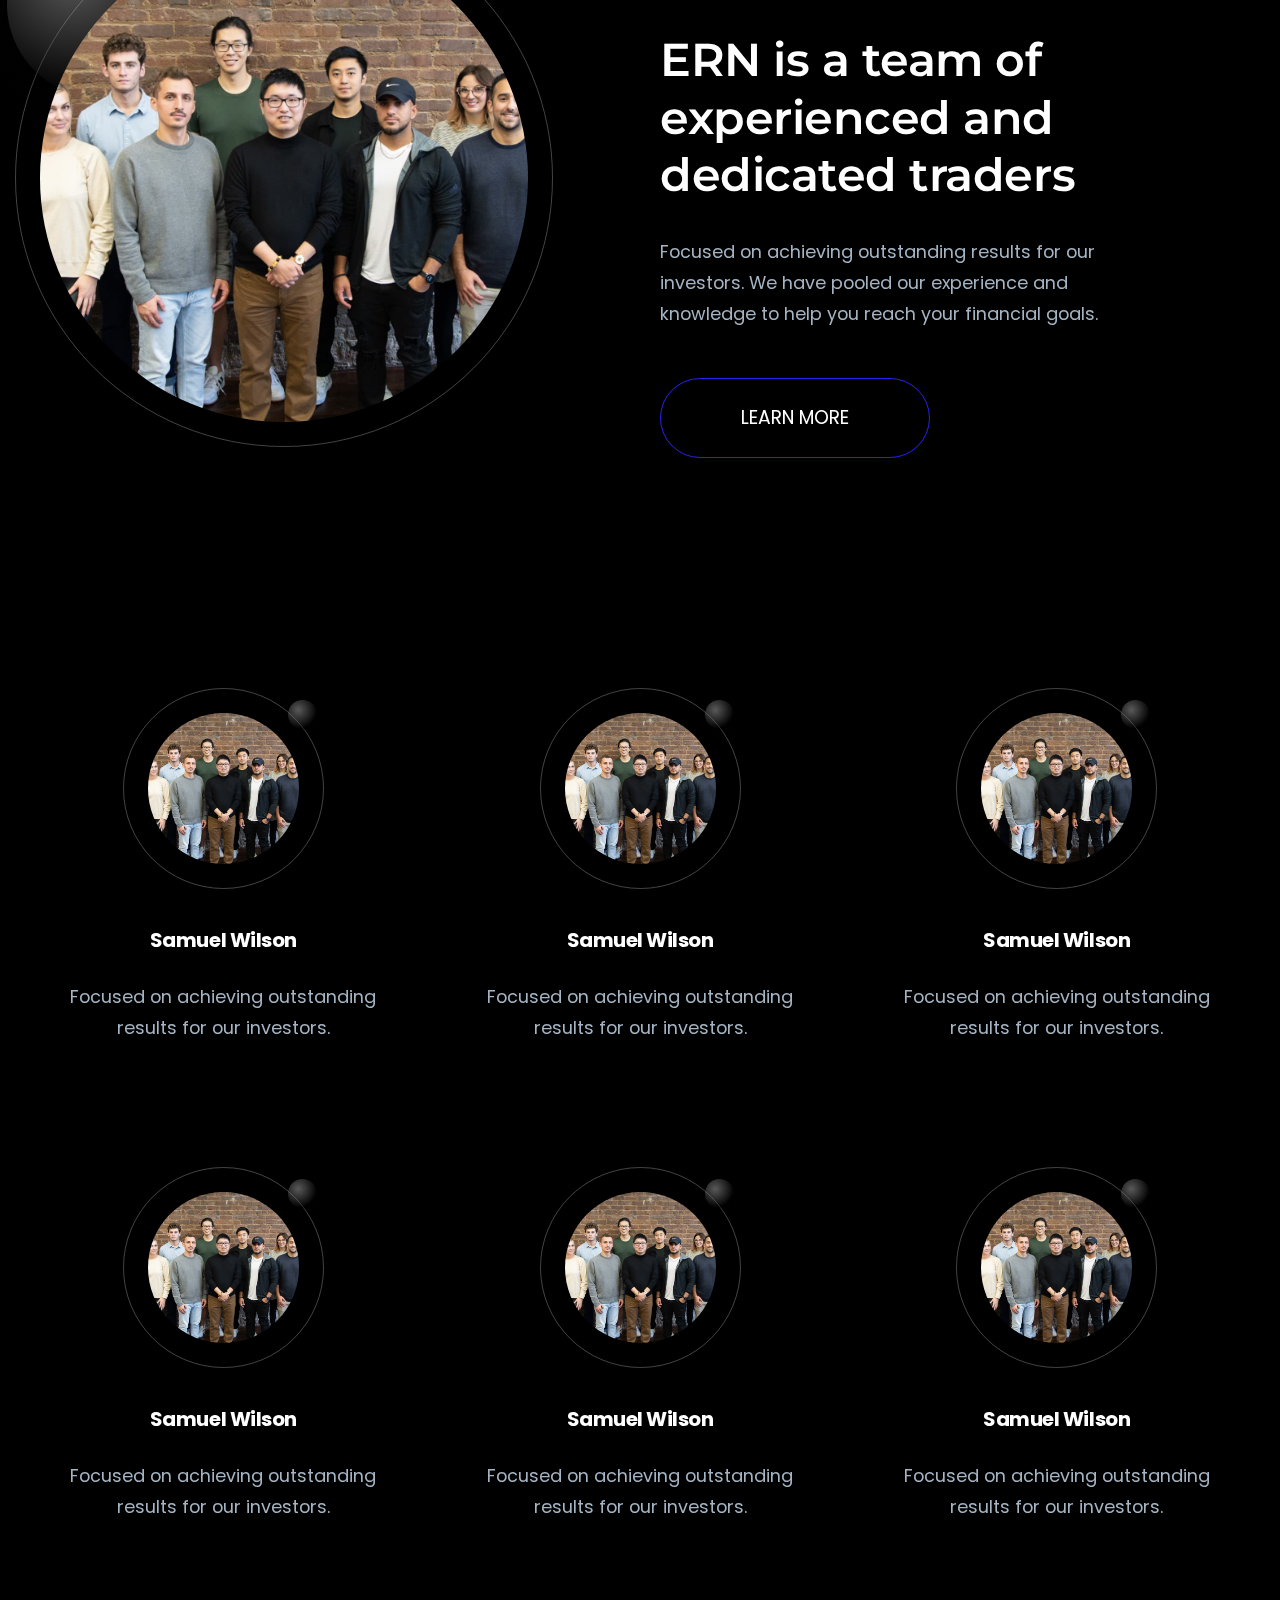
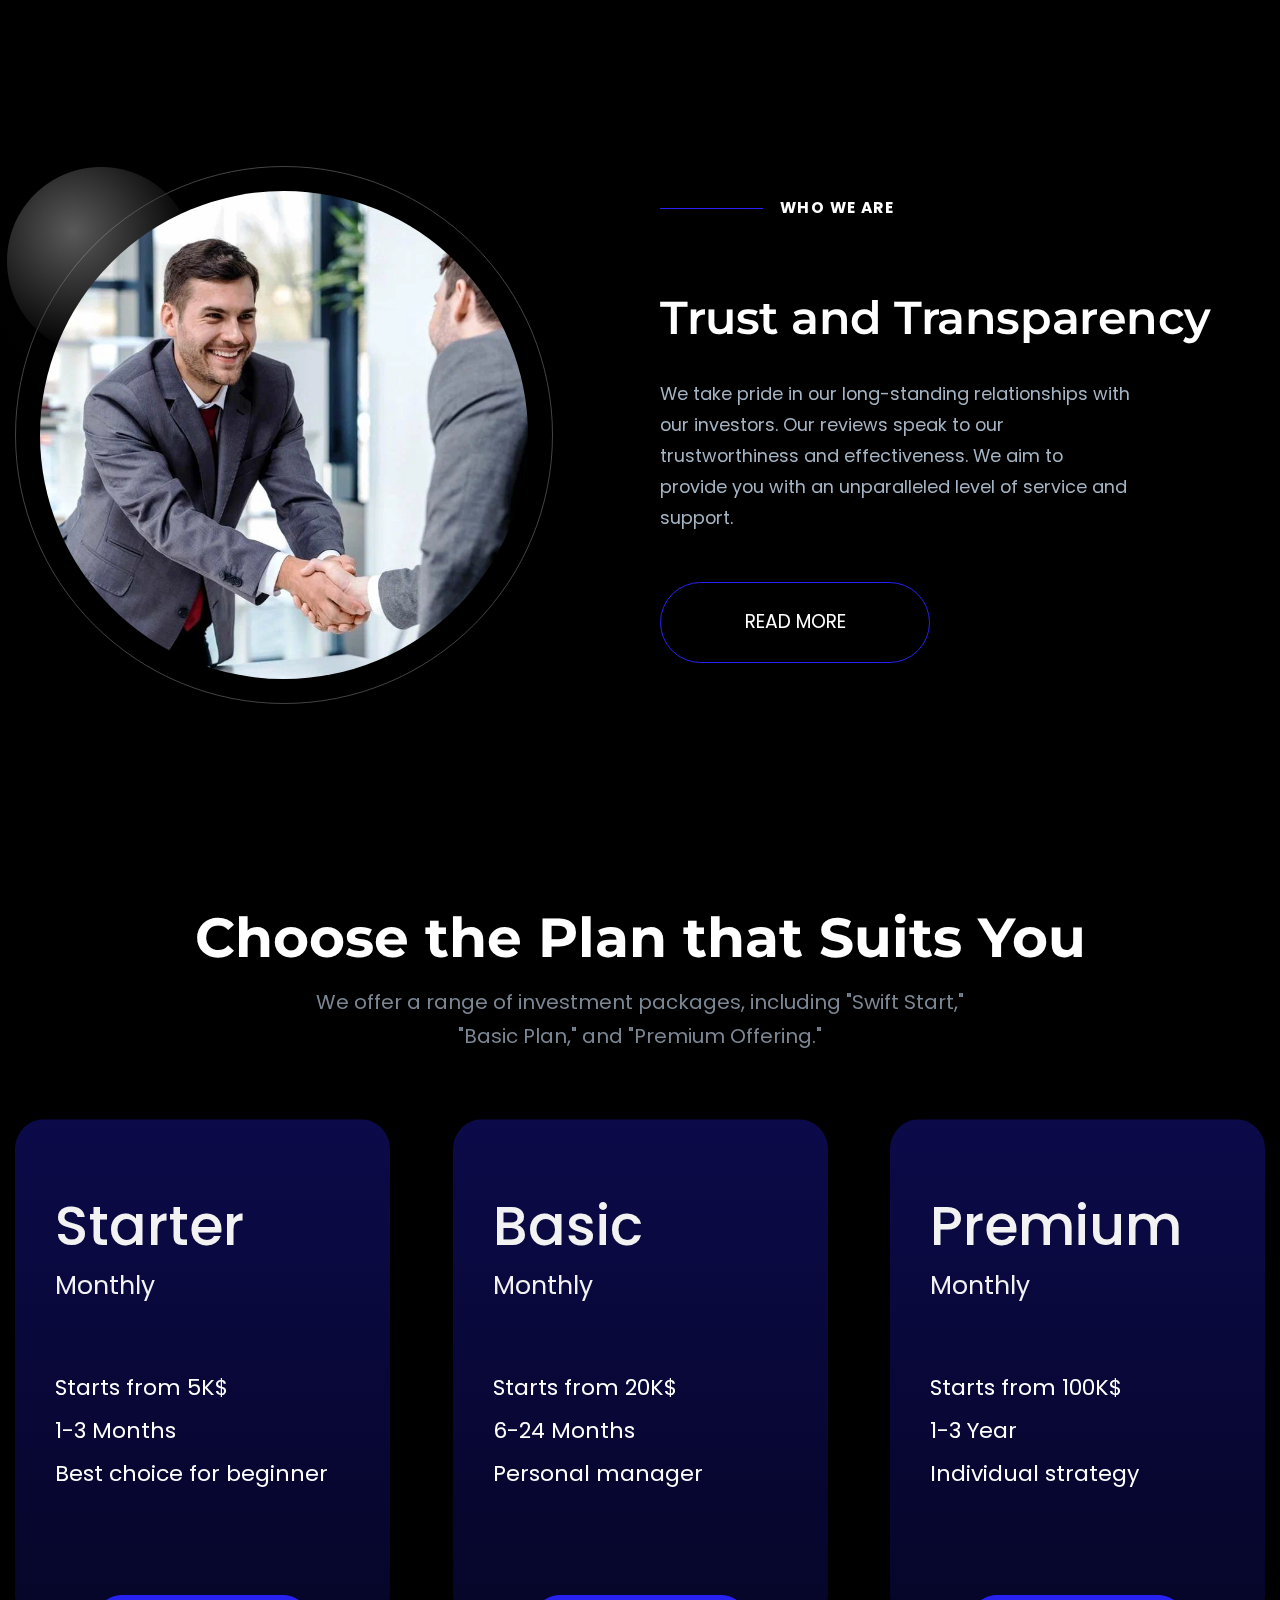
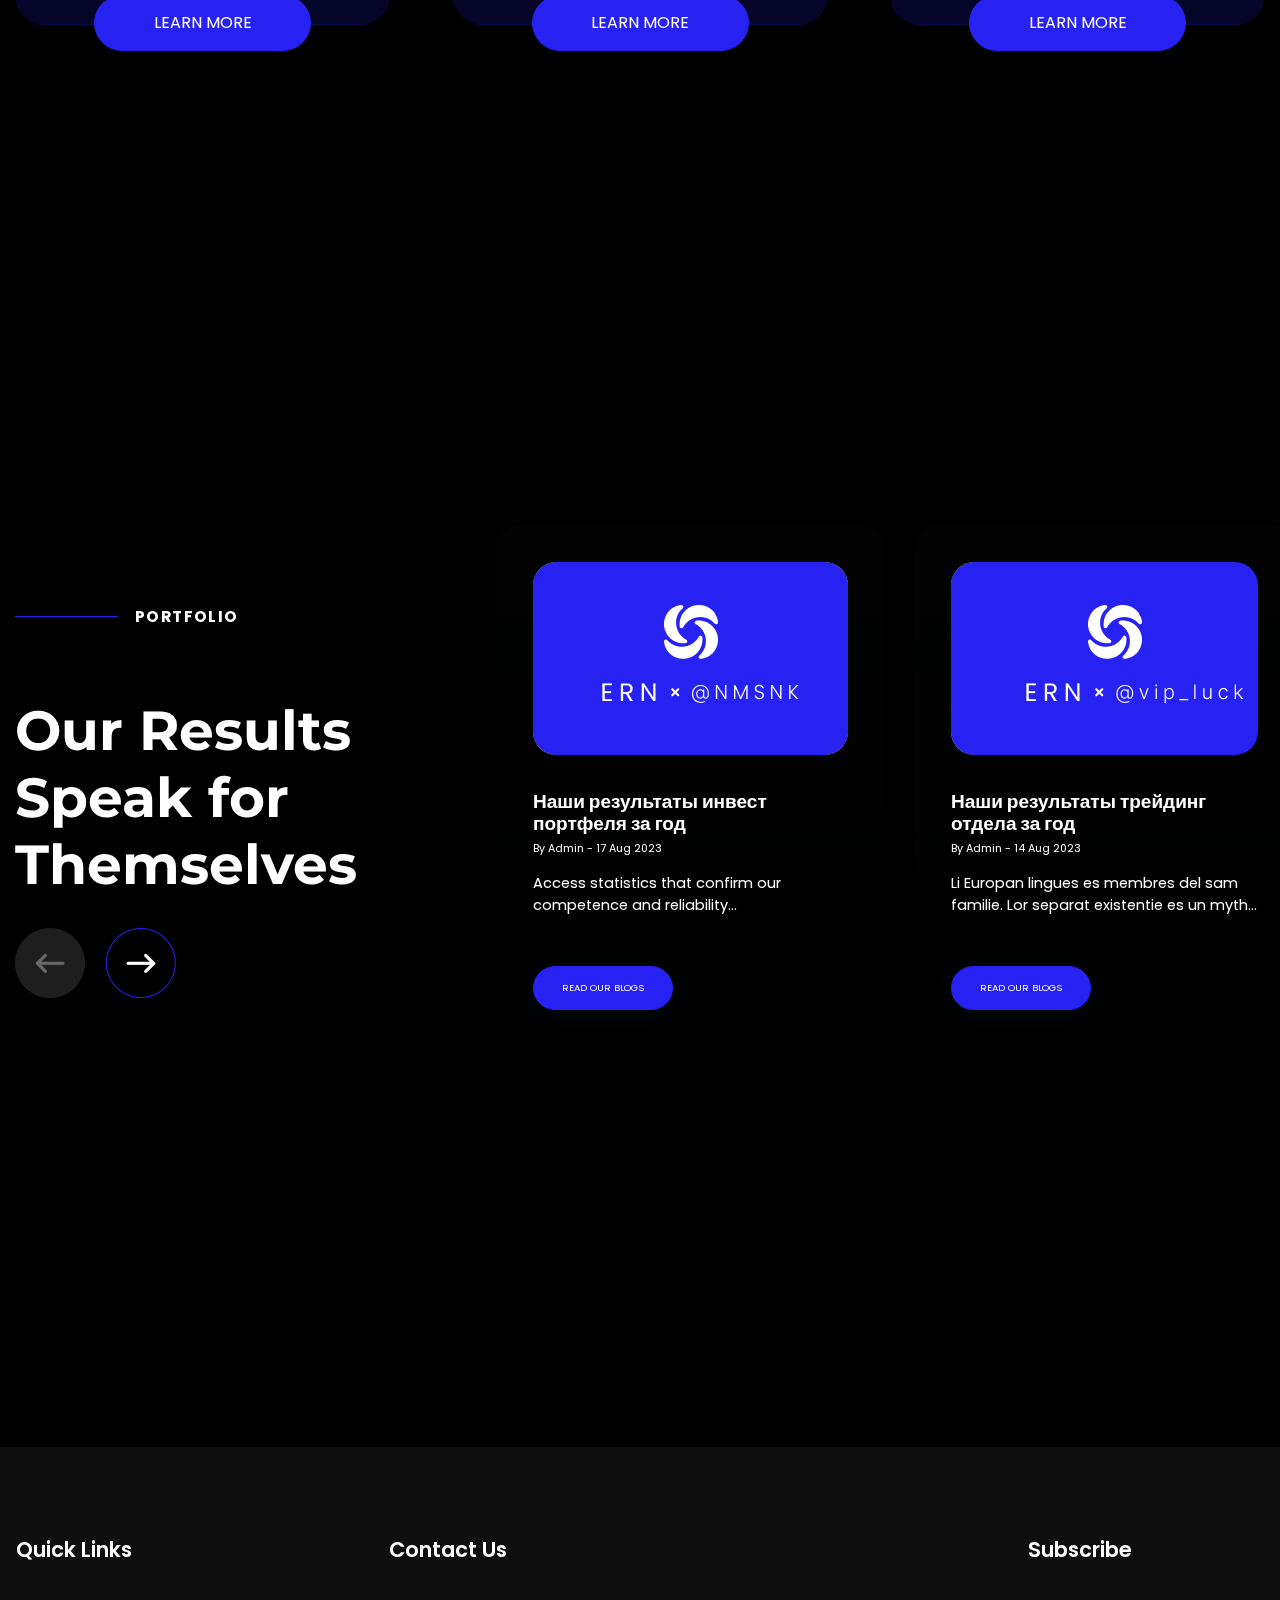
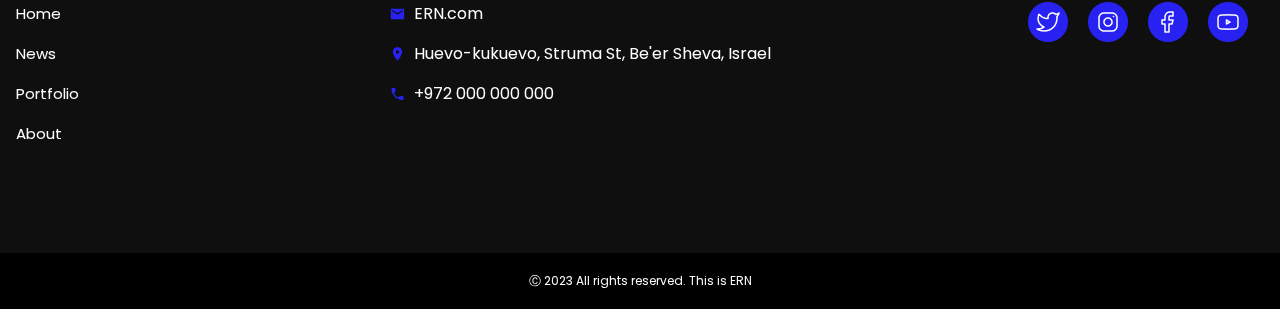
==== commit 37f41290: "ERN. Version 1.4.3" ====
--- a/index.html
+++ b/index.html
@@ -48,13 +48,11 @@
                 <div class="main-block__container _container">
                     <h1 class="main-block__title">WELCOME TO <span class="main-block__title_blue">ERN</span></h1>
                     <h2 class="main-block__sub-title">Invest in success with a team of professional traders!</h2>
-                    <!-- <a href="" class="main-block__button">GET STARTED</a> -->
                     <a href="" class="main-block__button"></a>
-                    <!-- <img src="img/button-test2.svg" alt="" class="main-block__button_TEST"> -->
-                    <img src="img/back-left.png" alt="" class="back-left">
-                    <img src="img/back-right.png" alt="" class="back-right">
-                    <img src="img/COM.png" alt="" class="back-left-sub">
-                    <img src="img/ERN.png" alt="" class="back-right-sub">
+                    <!-- <div class="back-left"></div> -->
+                    <!-- <div class="back-right"></div> -->
+                    <!-- <div class="back-left-sub"></div> -->
+                    <!-- <div class="back-right-sub"></div> -->
                 </div>
 
                 <div class="page__results _container">
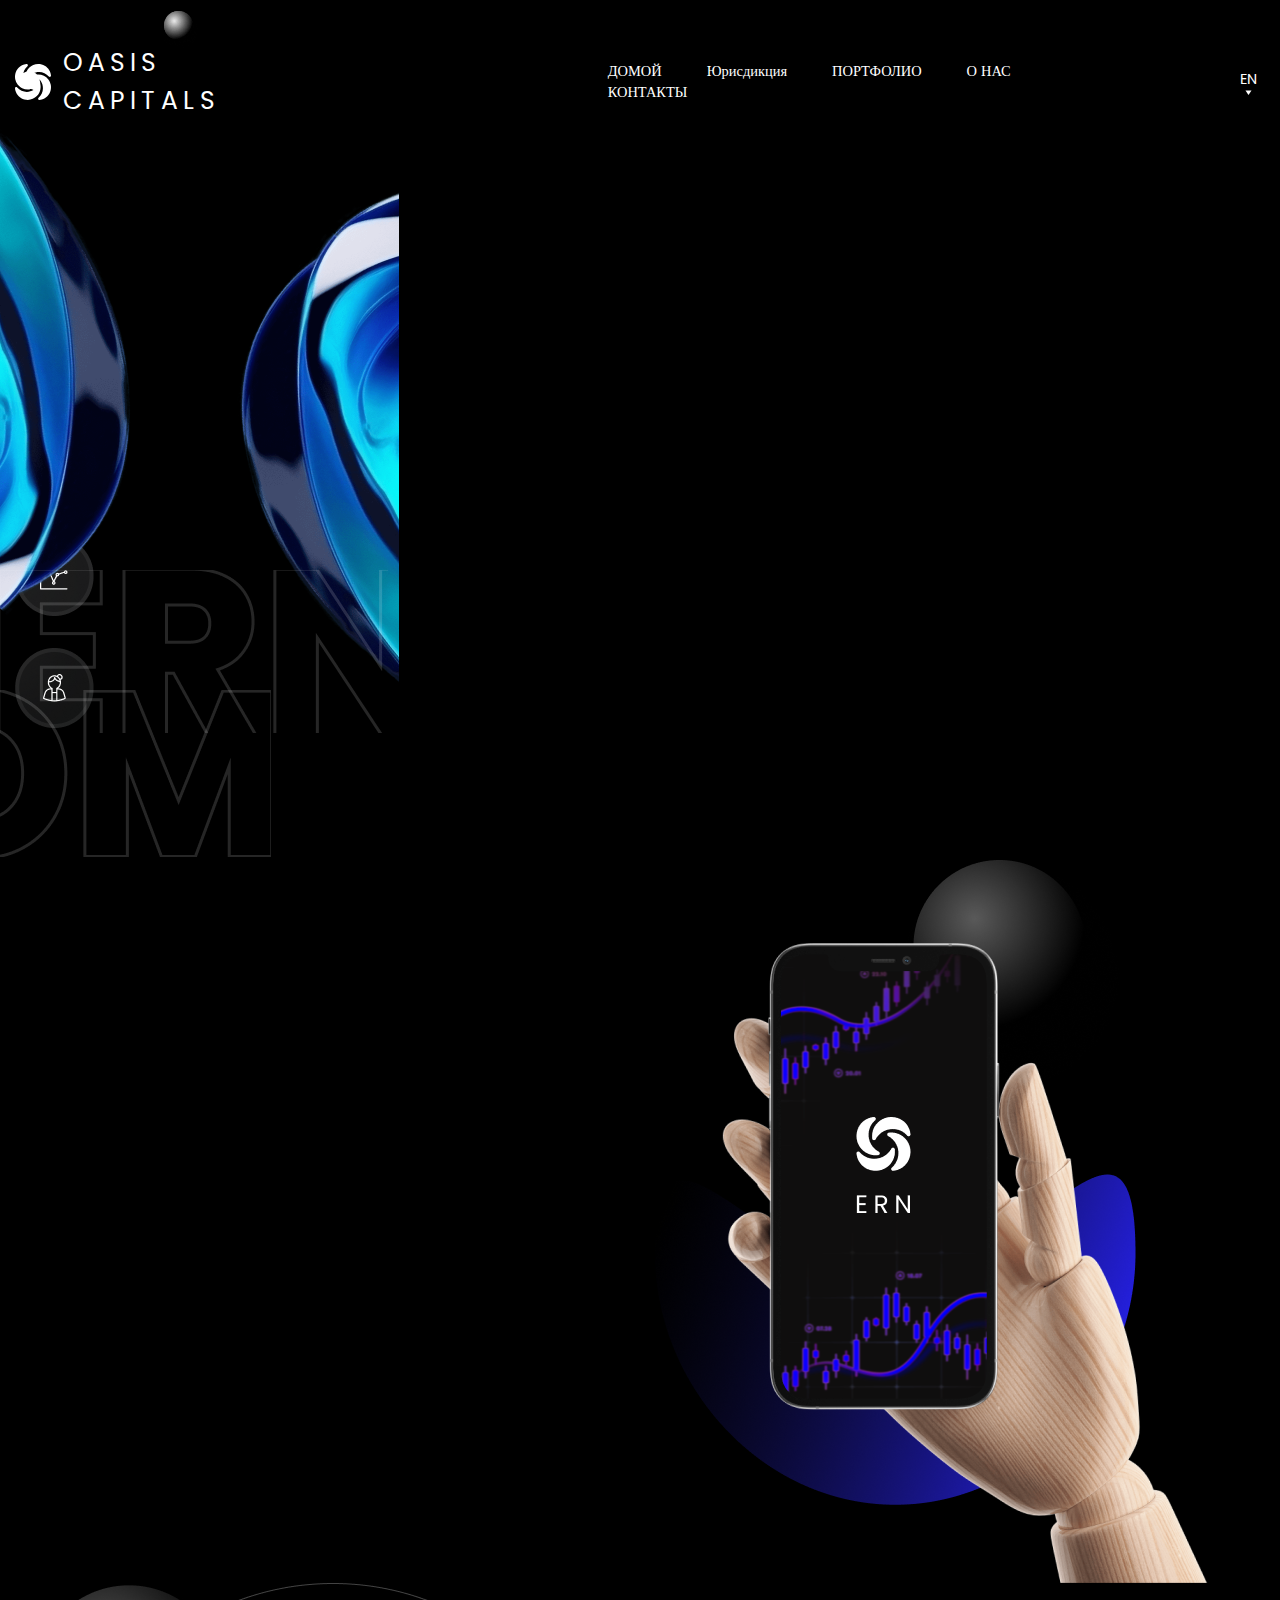
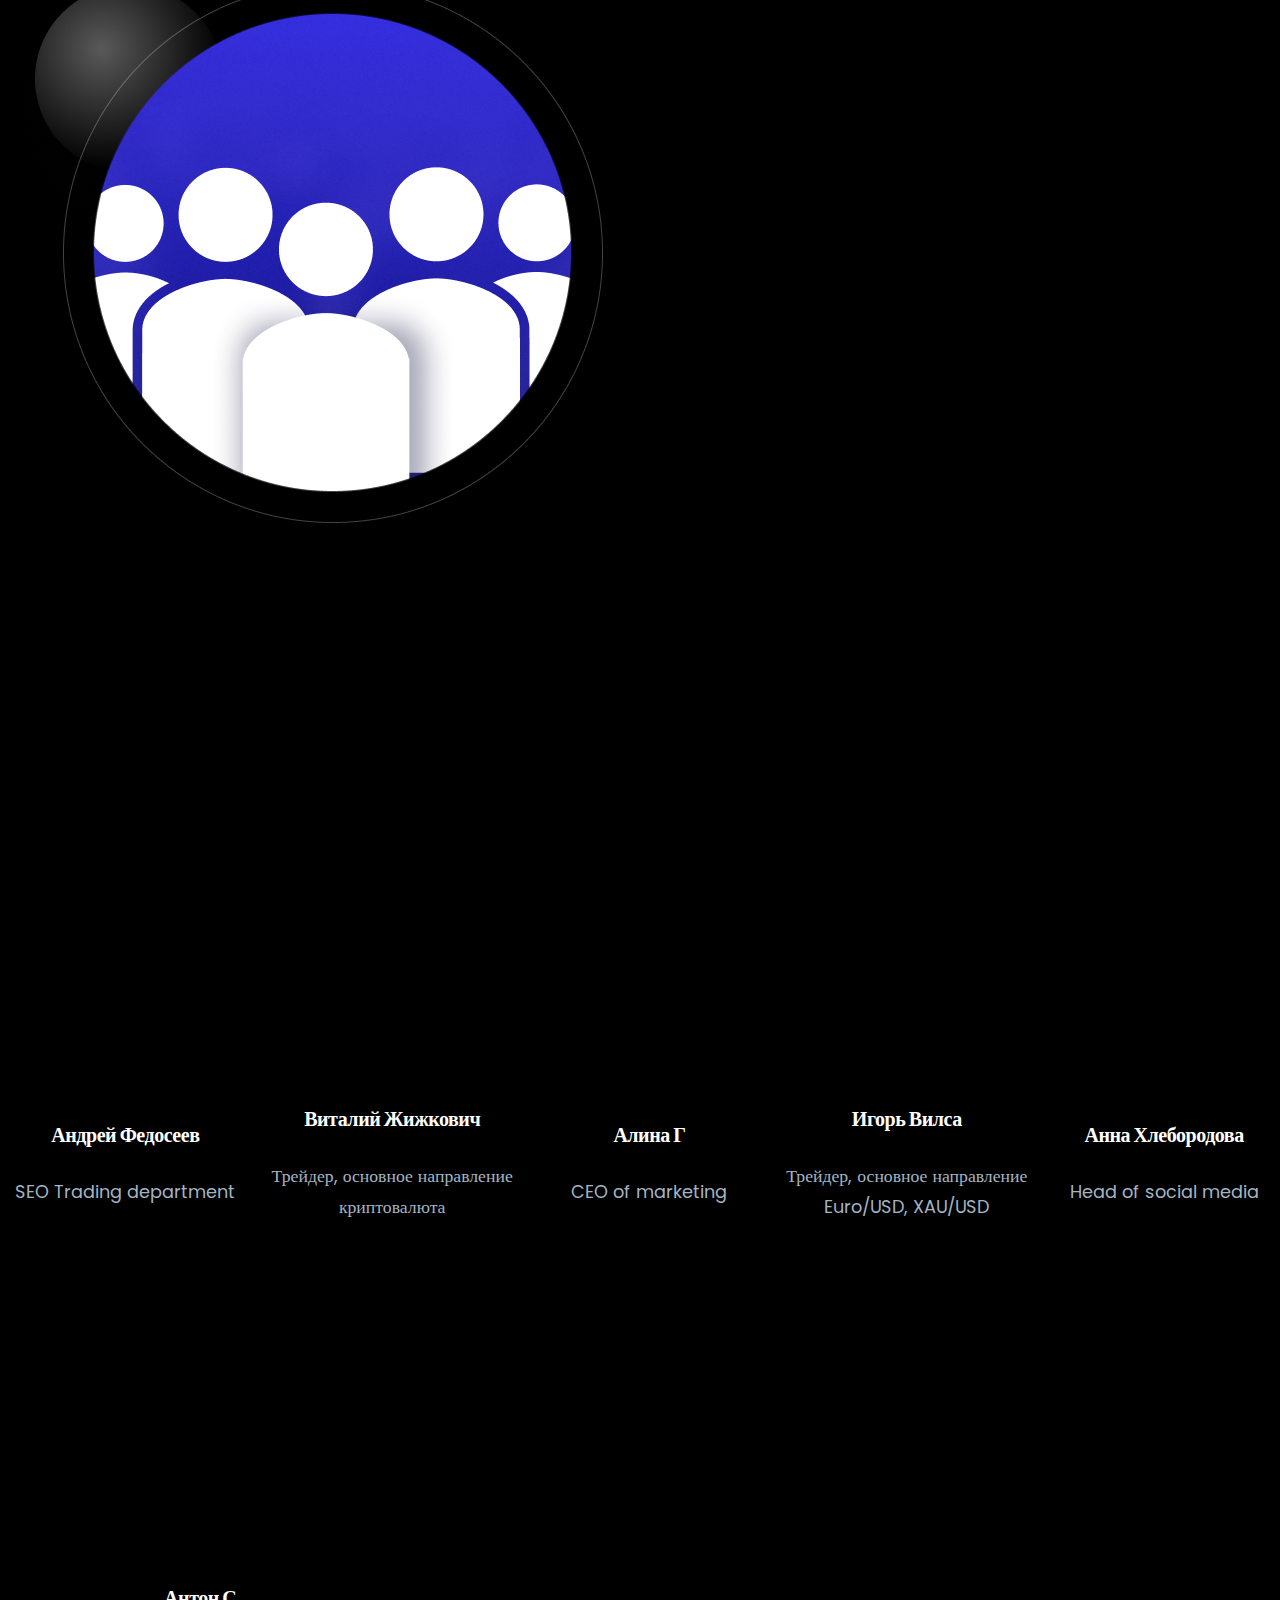
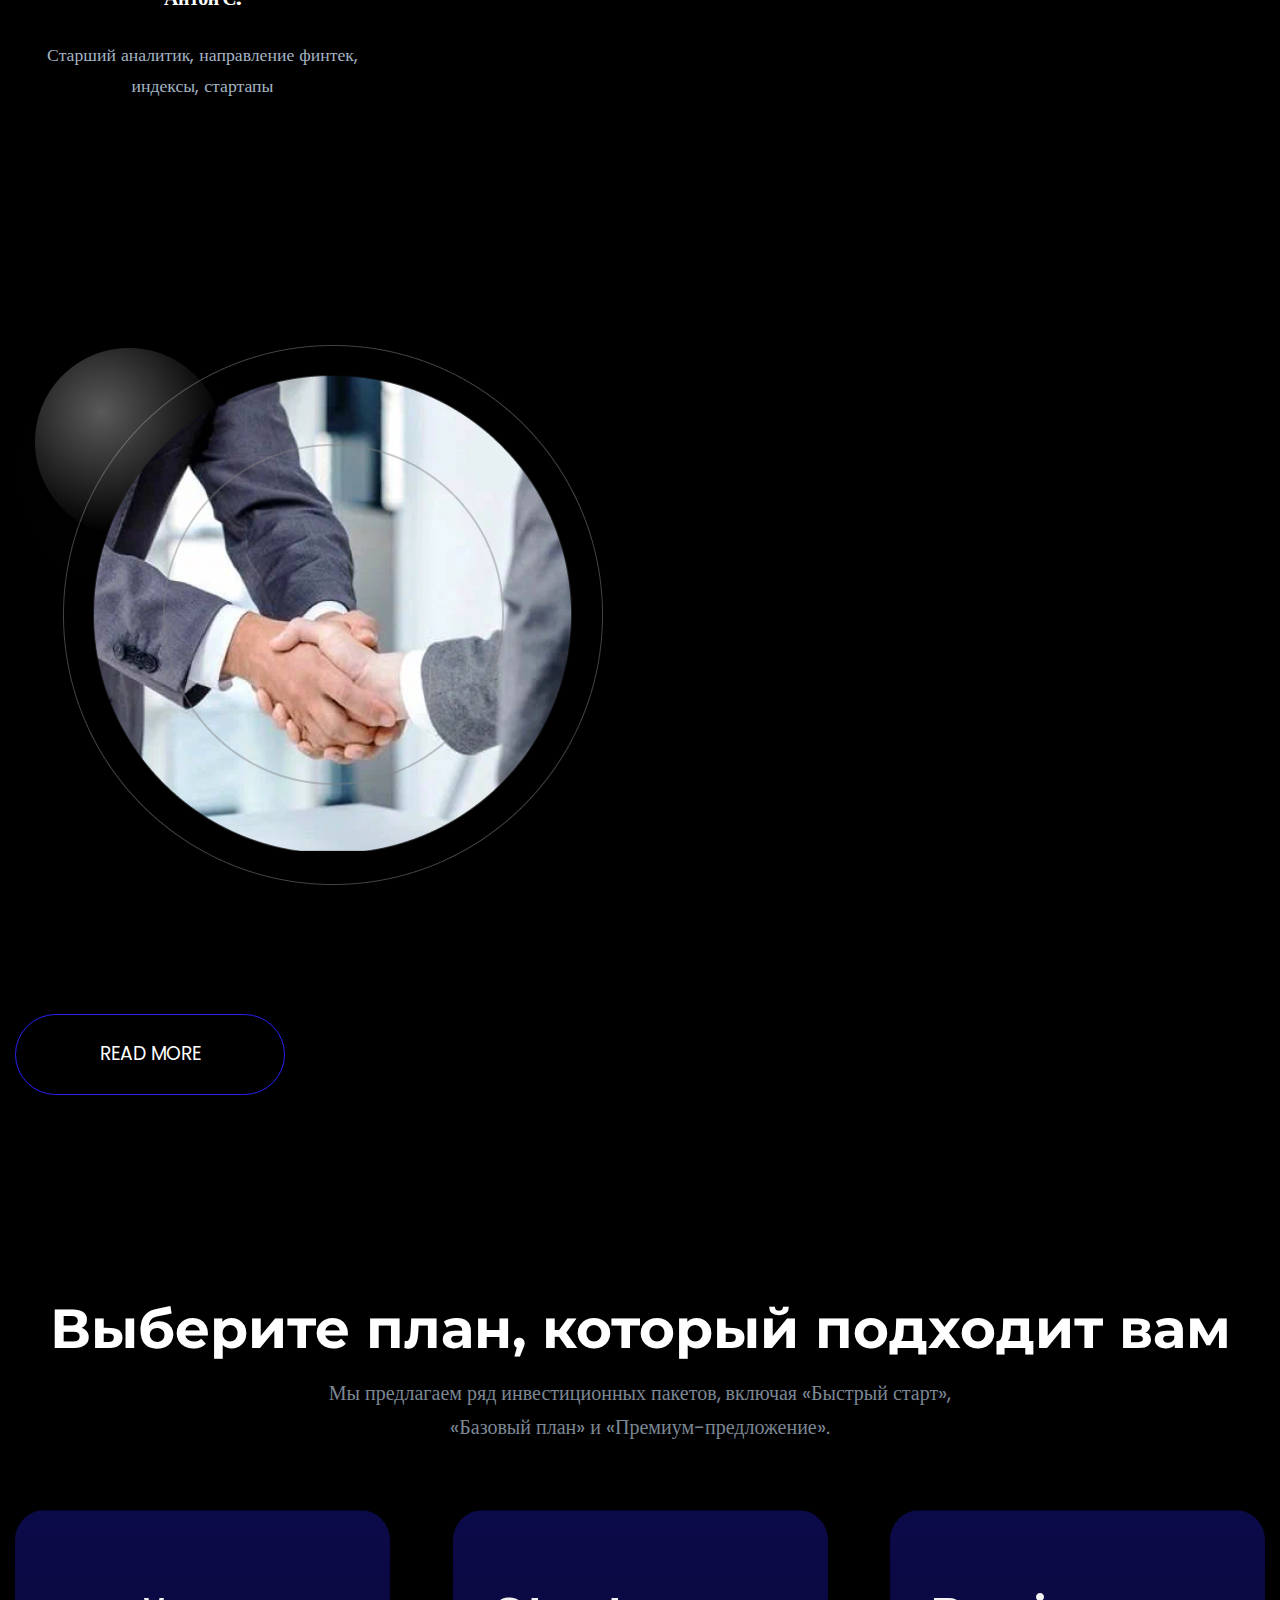
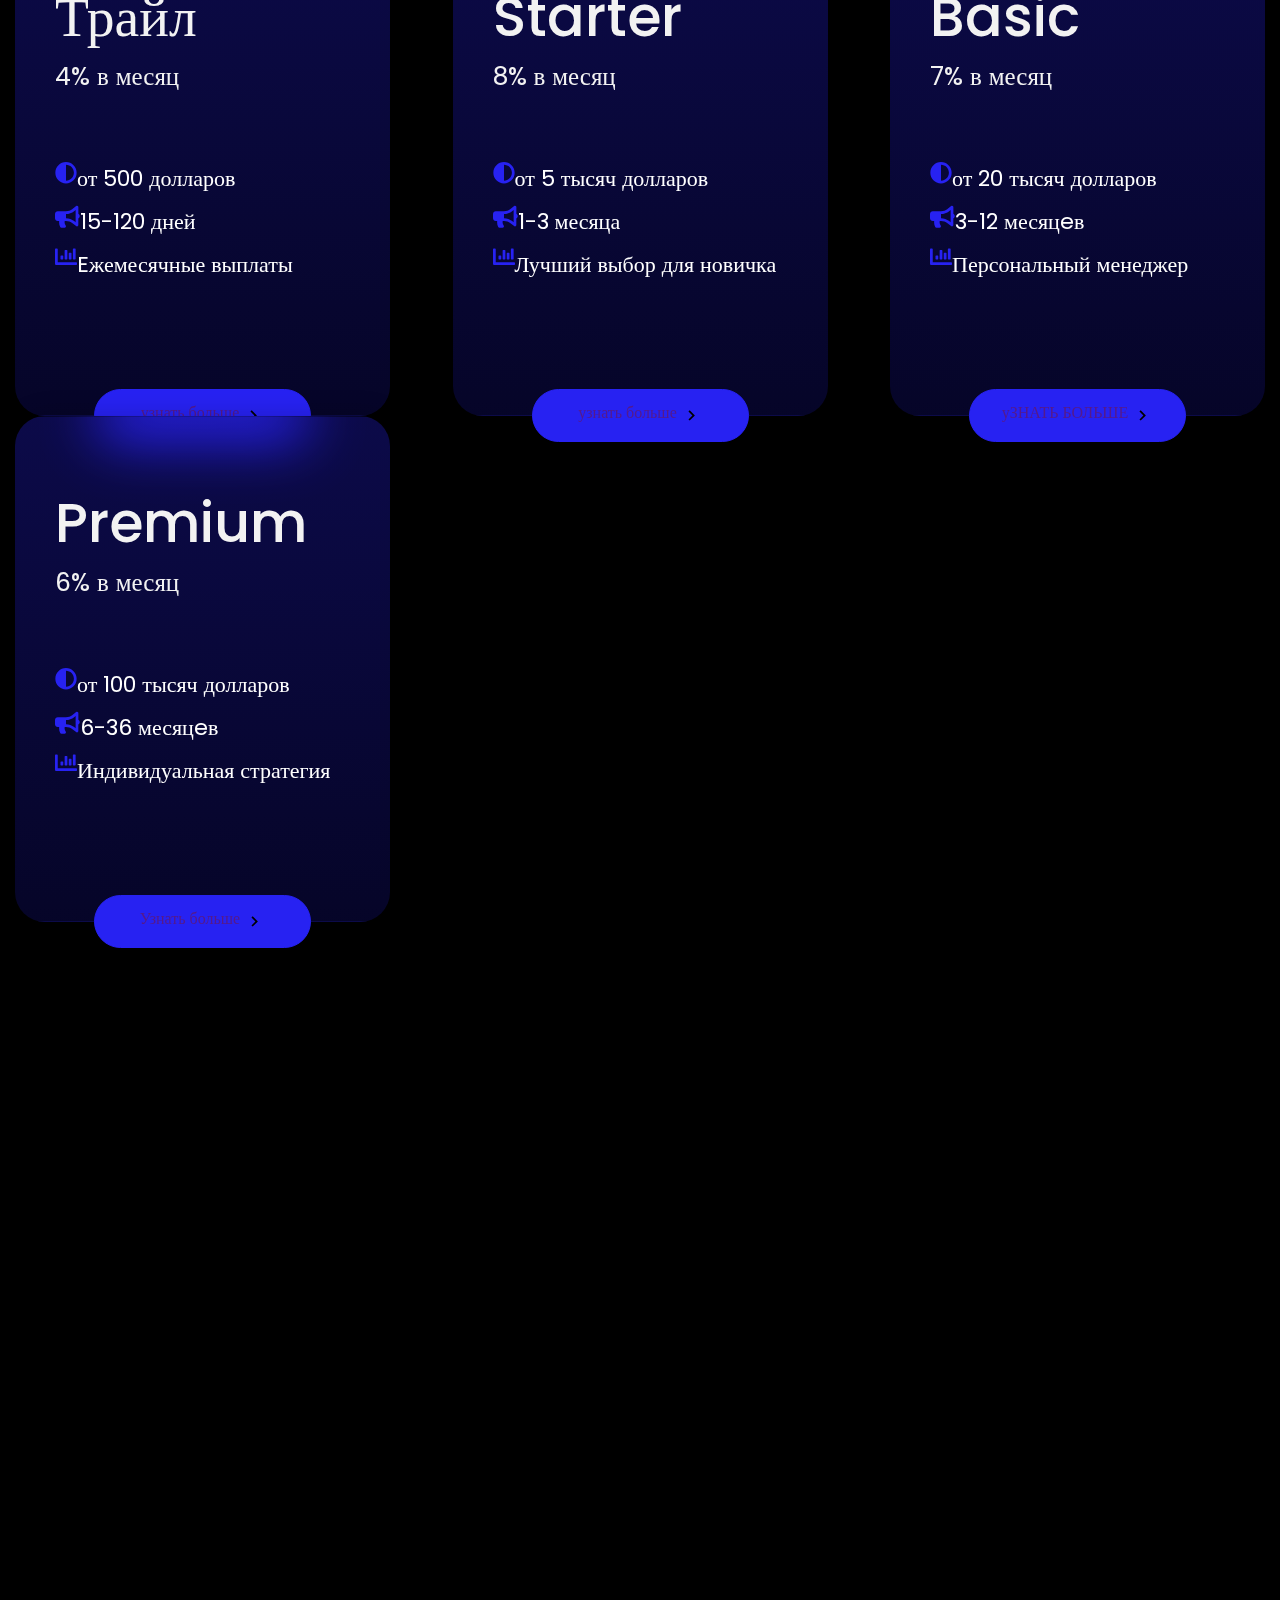
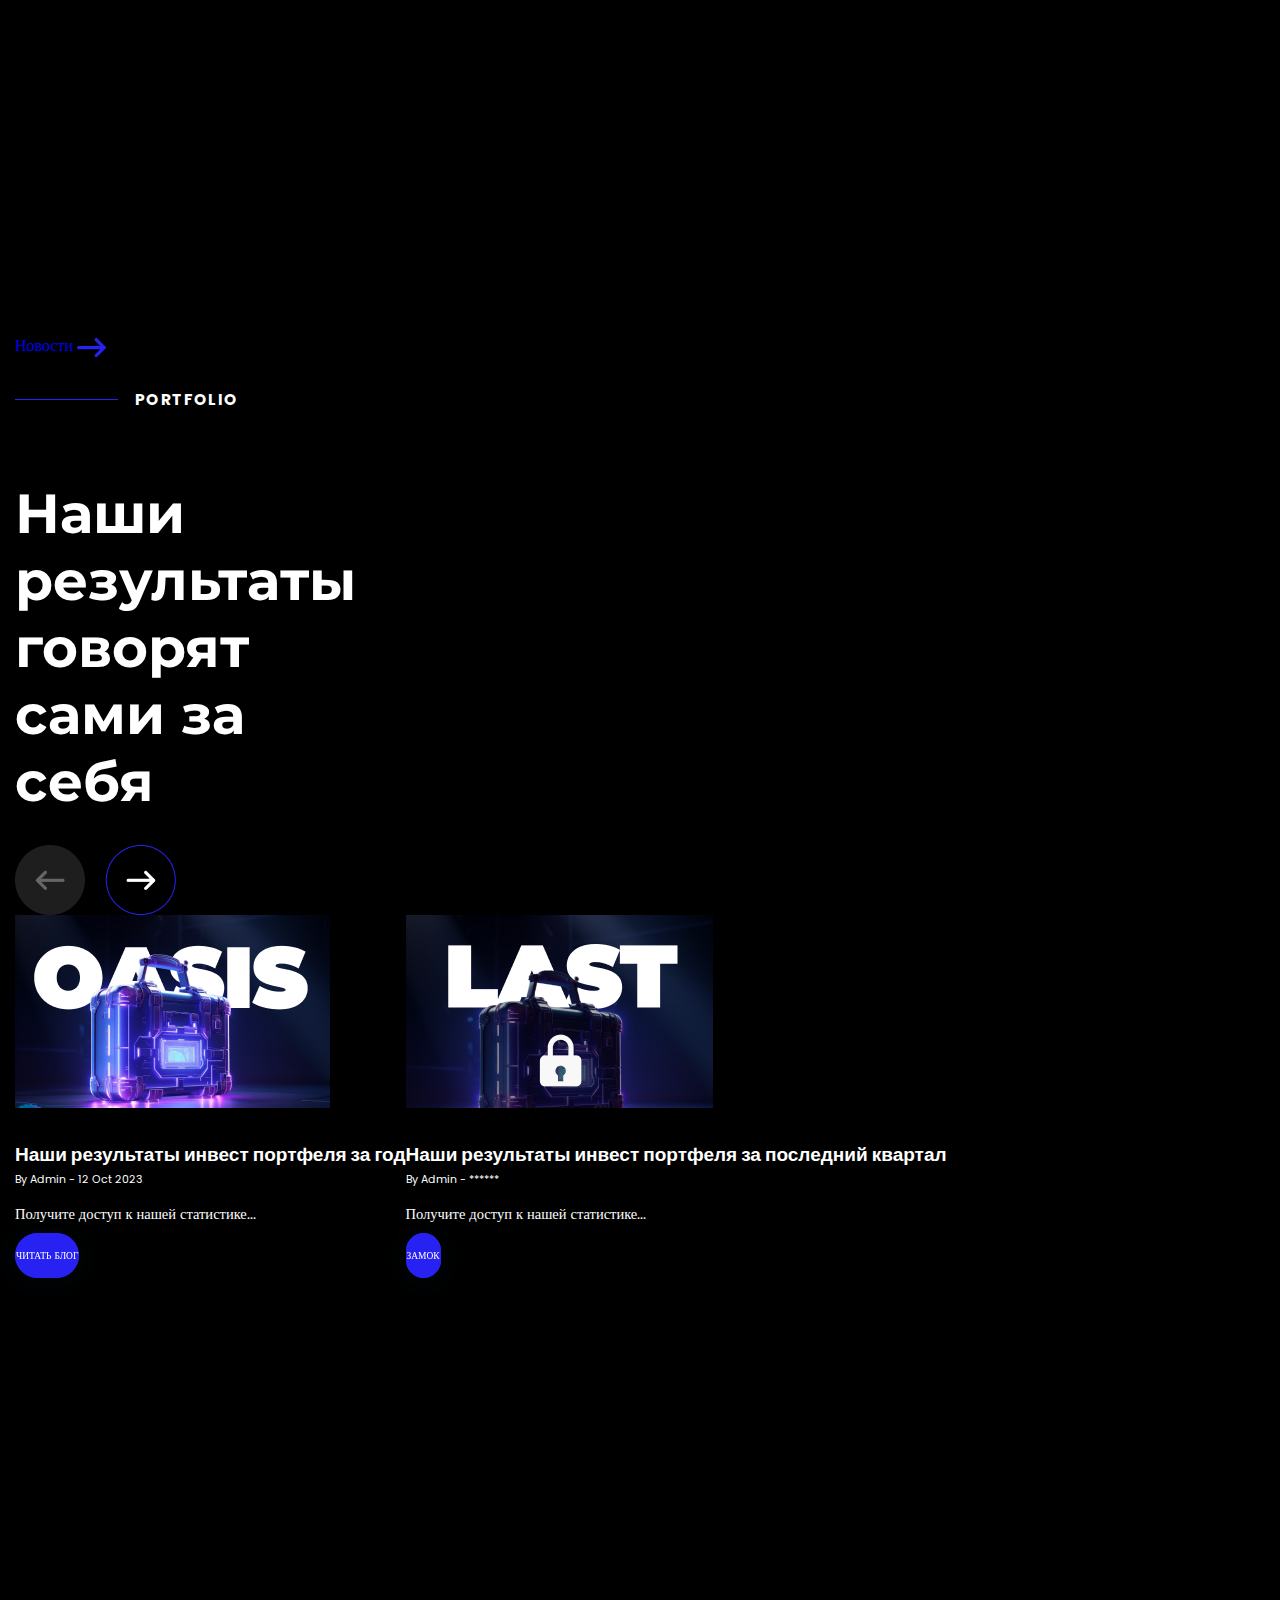
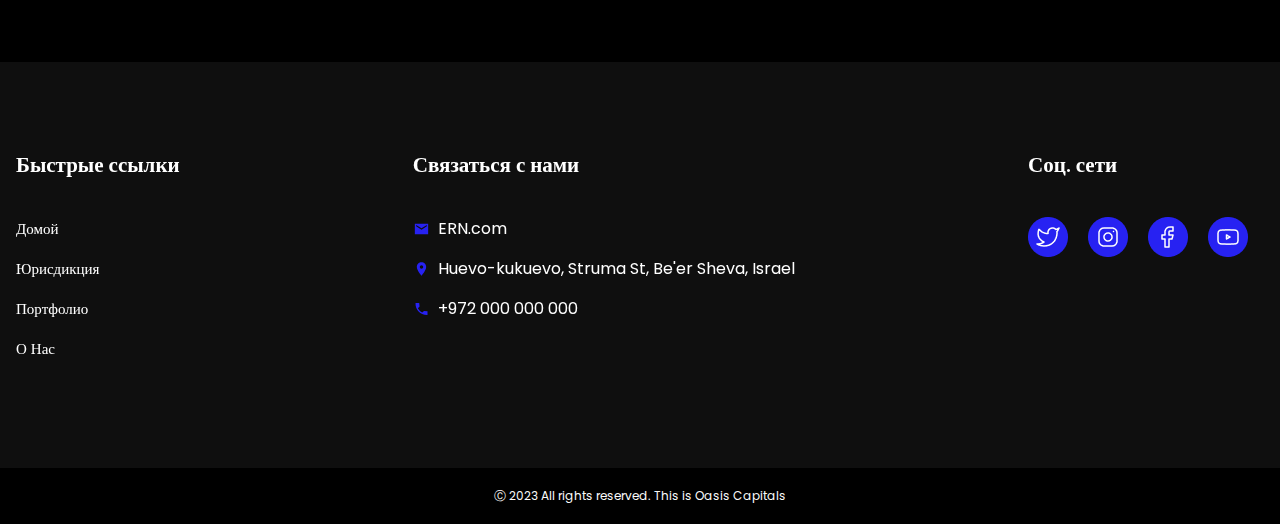
==== commit b84eff3b: "Add files via upload" ====
--- a/index.html
+++ b/index.html
@@ -11,28 +11,32 @@
 </head>
 <body>
     <div class="wrapper">
+
         <header class="header">
             <div class="header__container _container">
                 <a href="#" class="header__logo">
-                    <img src="img/logo-icon.svg" alt="">
-                    ERN
+                    <img src="img/logo-icon.svg" alt="logo">
+                    <div class="header__logo_f">
+                        OASIS
+                        <span class="header__logo_cap">CAPITALS</span>
+                    </div>
                 </a>
                 <nav class="header__menu menu">
                     <ul class="menu__list">
                         <li class="menu__item">
-                            <a href="" class="menu__link">HOME</a>
+                            <a href="" class="menu__link">ДОМОЙ</a>
                         </li>
                         <li class="menu__item">
-                            <a href="" class="menu__link">NEWS</a>
+                            <a href="" class="menu__link">Юрисдикция</a>
                         </li>
                         <li class="menu__item">
-                            <a href="" class="menu__link">PORTFOLIO</a>
+                            <a href="" class="menu__link">ПОРТФОЛИО</a>
                         </li>
                         <li class="menu__item">
-                            <a href="" class="menu__link">ABOUT</a>
+                            <a href="" class="menu__link">О НАС</a>
                         </li>
                         <li class="menu__item">
-                            <a href="" class="menu__link">CONTACT</a>
+                            <a href="" class="menu__link">КОНТАКТЫ</a>
                         </li>
                     </ul>
                 </nav>
@@ -43,268 +47,328 @@
             </div>
         </header>
 
-        <main class="page">
-            <div class="page__main-block main-block">
-                <div class="main-block__container _container">
-                    <h1 class="main-block__title">WELCOME TO <span class="main-block__title_blue">ERN</span></h1>
-                    <h2 class="main-block__sub-title">Invest in success with a team of professional traders!</h2>
-                    <a href="" class="main-block__button"></a>
-                    <!-- <div class="back-left"></div> -->
-                    <!-- <div class="back-right"></div> -->
-                    <!-- <div class="back-left-sub"></div> -->
-                    <!-- <div class="back-right-sub"></div> -->
-                </div>
-
-                <div class="page__results _container">
-                    <div class="page__result">
-                        <p class="page__result_p">500k$+</p>
-                        <p class="page__result_p-sub">Payments to investors</p>
-                    </div>
-                    <div class="page__result">
-                        <p class="page__result_p">15+</p>
-                        <p class="page__result_p-sub">Traders</p>
-                    </div>
-                    <div class="page__result">
-                        <p class="page__result_p">+40%</p>
-                        <p class="page__result_p-sub">Invest port to year</p>
-                    </div>
-                </div>
-            </div>
-
-            <div class="page__main-block main-block">
-                <div class="main-block__container _container">
-                    <h1 class="main-block-2__title">WOUR ADVANTAGES</h1>
-                    <h2 class="main-block-2__sub-title">Why Choose <span class="blue-color">Us</span>?</h2>
-                </div>
-
-                <div class="page__results _container">
-                    <div class="page__result page__result__choose">
-                        <img src="img/DiverseExpertise.png" alt="" class="page__result__choose__img">
-                        <p class="page__result_p__choose">Diverse Expertise</p>
-                        <p class="page__result_p-sub__choose">Work with different markets and instruments, ensuring diversity in the portfolio.</p>
-                    </div>
-                    <div class="page__result page__result__choose">
-                        <img src="img/TransparencyandReporting.png" alt="" class="page__result__choose__img">
-                        <p class="page__result_p__choose">Transparency and Reporting</p>
-                        <p class="page__result_p-sub__choose">We provide detailed reports of our activities to keep you informed.</p>
-                    </div>
-                    <div class="page__result page__result__choose">
-                        <img src="img/InnovativeApproach.png" alt="" class="page__result__choose__img">
-                        <p class="page__result_p__choose">Innovative Approach</p>
-                        <p class="page__result_p-sub__choose">We employ cutting-edge technology and analytics for maximum efficiency.</p>
-                    </div>
-                    <div class="page__result page__result__choose">
-                        <img src="img/ProfessionalTeam.png" alt="" class="page__result__choose__img">
-                        <p class="page__result_p__choose">Professional Team</p>
-                        <p class="page__result_p-sub__choose">Experienced and competent traders who monitor the markets 24/7.</p>
-                    </div>
-                </div>
-            </div>
-
-            <div class="description">
-                <div class="description__container _container">
-                    <div class="description__text">
-                        <h2 class="description__h">We are delighted to welcome you to the ERN</h2>
-                        <p class="description__p">
-                            Where you can become a part of our team and gain access to unique investment opportunities. We offer a reliable path to growing your capital, backed by experienced professionals.
-                        </p>
-                        <div class="description__button">
-                            <a href="" class="description__a">Learn more</a>
-                        </div>
-                    </div>
-                    <img src="img/hand.png" alt="" class="description__img">
-                </div>
-            </div>
-
-            <div class="team">
-                <div class="team__container _container">
-                    <div class="team__header">
-                        <div class="team__img_border">
-                            <div class="team__img_main _img-main"></div>
-                        </div>
-                        <div class="team__text">
-                            <div class="team__text__ph">Who we are</div>
-                            <div class="team__text__h">ERN is a team of experienced and dedicated traders</div>
-                            <div class="team__text__p">Focused on achieving outstanding results for our investors. We have pooled our experience and knowledge to help you reach your financial goals.</div>
-                            <div class="description__button">
-                                <a href="" class="description__a">Learn more</a>
+        <section class="secfirst">
+            <div class="secfirst__container _container">
+                <h1 class="secfirst__title">
+                    <span class="white">OASIS</span>
+                    <br>
+                    Финансовая свобода
+                </h1>
+                <h2 class="secfirst__subtitle">
+                    Успешные инвестиции - ваше светлое будущее
+                </h2>
+                <a href="" class="secfirst__button"></a>
+                <div class="back-left"></div>
+                <div class="back-right"></div>
+                <div class="back-left-sub"></div>
+                <div class="back-right-sub"></div>
+            </div>
+            <div class="secfirst__results _container">
+                <div class="secfirst__result">
+                    <p class="secfirst__result_p">1M$+</p>
+                    <p class="secfirst__result_psub">Выплаты инвесторам</p>
+                </div>
+                <div class="secfirst__result">
+                    <p class="secfirst__result_p">15+</p>
+                    <p class="secfirst__result_psub">Трейдеров</p>
+                </div>
+                <div class="secfirst__result">
+                    <p class="secfirst__result_p">+15%</p>
+                    <p class="secfirst__result_psub">К инвест портф.<br>в год</p>
+                </div>
+            </div>
+        </section>
+
+        <section class="advantages">
+            <div class="advantages__container _container">
+                <h1 class="advantages__title">НАШИ ПРЕИМУЩЕСТВА</h1>
+                <h2 class="advantages__subtitle">Почему выбрали <span class="blue">нас</span>?</h2>
+                <div class="advantages__results">
+                    <!-- <div class="advantages__results page__results__choose"> -->
+                    <div class="advantages__result">
+                        <!-- ВОТ ЭТИ СДЕЛАТЬ ФОНОМ???? -->
+                        <img src="img/DiverseExpertise.png" alt="" class="advantages__img">
+                        <p class="advantages__name">Опыт</p>
+                        <p class="advantages__description">Мы более трех лет успешно работаем в финансовом рынке и за нашими плечами  3-тыс успешных сделок, более ста успешных проектных инвестиций</p>
+                    </div>
+                    <div class="advantages__result">
+                        <img src="img/TransparencyandReporting.png" alt="" class="advantages__img">
+                        <p class="advantages__name">Безопасность</p>
+                        <p class="advantages__description">Мы работаем в рамках юрисдикции Европейского Союза на основе договоров, обеспечивая безопастность.</p>
+                    </div>
+                    <div class="advantages__result">
+                        <img src="img/InnovativeApproach.png" alt="" class="advantages__img">
+                        <p class="advantages__name">Подход</p>
+                        <p class="advantages__description">В работе мы используем авторский подход на основе фундаментального тех. анализа рынка с приминением мат. моделей</p>
+                    </div>
+                    <div class="advantages__result">
+                        <img src="img/ProfessionalTeam.png" alt="" class="advantages__img">
+                        <p class="advantages__name">Команда</p>
+                        <p class="advantages__description">В составе нашей команды сильнейшие аналитики на рынке и трейдеры с многолетним опытом.</p>
+                    </div>
+                </div>
+            </div>
+        </section>
+
+        <div class="description">
+            <div class="description__container _container">
+                <div class="description__textpart">
+                    <h2 class="description__title">Мы привествуем <br>вас <span class="blue">Оasis Capitals</span></h2>
+                    <p class="description__text">Наша миссия создание будущего для наших инвесторов, в котором деньги работают и приумножаются. Мы инвестируем в фундаментльные проекты, а так же в молодые стартапы в сфере блокчейн и финтех.</p>
+                    <!-- <div class="description__button">
+                        <a href="" class="description__a">Learn more</a>
+                    </div> -->
+                </div>
+                <img src="img/hand.png" alt="" class="description__img">
+            </div>
+        </div>
+
+        <section class="about">
+            <div class="about__container _container">
+                <!-- <div class="round-image-with-ellipse">
+                    <div class="about__image round-image-with-ellipse__image"></div>
+                </div> -->
+                <!-- <div class="about__block-image">
+                    <img src="img/testaaaa.png" alt="" class="about__image">
+                </div> -->
+                <img src="img/testaaaa.png" alt="" class="about__image">
+                <div class="about__text">
+                    <div class="about__text__ph">кто мы</div>
+                    <div class="about__text__h"><span class="blue">OASIS CAPITALS</span> - ЭТО КОМАНДА ЛЮДЕЙ У КОТОРЫХ ЕСТЬ ЦЕЛЬ И НЕТ ГРАНИЦ</div>
+                    <div class="about__text__p">Наша команда это профессионалы в сфере трейдинга венчурных и классических инвестиций. Нашей главной целью и миссией является создание возможностей заработка для инвесторов и развитие сферы инвестиций.</div>
+                    <!-- <div class="description__button">
+                        <a href="" class="description__a">Learn more</a>
+                    </div> -->
+                </div>
+            </div>
+        </section>
+
+        <div class="team">
+            <div class="team__container _container">
+                <div class="team__count">
+                    <div class="team__person">
+                        <div class="round-image-with-ellipse _border-sub">
+                            <div class="round-image-with-ellipse__image _img-sub-1">
                             </div>
                         </div>
-                    </div>
-
-                    <div class="team__count">
-                        <div class="team__person">
-                            <div class="team__img_border _border-sub">
-                                <div class="team__img_main _img-sub"></div>
-                            </div>
-                            <div class="team__count__text">
-                                <div class="team__text__h team__count__text__name">Samuel Wilson</div>
-                                <div class="team__text__p team__count__text__p">Focused on achieving outstanding results for our investors.</div>
-                            </div>
-                        </div>
-                        <div class="team__person">
-                            <div class="team__img_border _border-sub">
-                                <div class="team__img_main _img-sub"></div>
-                            </div>
-                            <div class="team__count__text">
-                                <div class="team__text__h team__count__text__name">Samuel Wilson</div>
-                                <div class="team__text__p team__count__text__p">Focused on achieving outstanding results for our investors.</div>
-                            </div>
-                        </div>
-                        <div class="team__person">
-                            <div class="team__img_border _border-sub">
-                                <div class="team__img_main _img-sub"></div>
-                            </div>
-                            <div class="team__count__text">
-                                <div class="team__text__h team__count__text__name">Samuel Wilson</div>
-                                <div class="team__text__p team__count__text__p">Focused on achieving outstanding results for our investors.</div>
-                            </div>
-                        </div>
-                        <div class="team__person">
-                            <div class="team__img_border _border-sub">
-                                <div class="team__img_main _img-sub"></div>
-                            </div>
-                            <div class="team__count__text">
-                                <div class="team__text__h team__count__text__name">Samuel Wilson</div>
-                                <div class="team__text__p team__count__text__p">Focused on achieving outstanding results for our investors.</div>
-                            </div>
-                        </div>
-                        <div class="team__person">
-                            <div class="team__img_border _border-sub">
-                                <div class="team__img_main _img-sub"></div>
-                            </div>
-                            <div class="team__count__text">
-                                <div class="team__text__h team__count__text__name">Samuel Wilson</div>
-                                <div class="team__text__p team__count__text__p">Focused on achieving outstanding results for our investors.</div>
-                            </div>
-                        </div>
-                        <div class="team__person">
-                            <div class="team__img_border _border-sub">
-                                <div class="team__img_main _img-sub"></div>
-                            </div>
-                            <div class="team__count__text">
-                                <div class="team__text__h team__count__text__name">Samuel Wilson</div>
-                                <div class="team__text__p team__count__text__p">Focused on achieving outstanding results for our investors.</div>
-                            </div>
-                        </div>
-                    </div>
-
-                    <div class="team__header trust">
-                        <div class="team__img_border">
-                            <div class="team__img_main _img-trust"></div>
-                        </div>
-                        <div class="team__text">
-                            <div class="team__text__ph">Who we are</div>
-                            <div class="team__text__h">Trust and Transparency</div>
-                            <div class="team__text__p">We take pride in our long-standing relationships with our investors. Our reviews speak to our trustworthiness and effectiveness. We aim to provide you with an unparalleled level of service and support.</div>
-                            <div class="description__button">
-                                <a href="" class="description__a">read more</a>
-                            </div>
-                        </div>
-                    </div>
-
-                </div>
-            </div>
-
+                        <div class="team__count__text">
+                            <div class="team__text__h team__count__text__name">Андрей Федосеев</div>
+                            <div class="team__text__p team__count__text__p">SEO Trading department</div>
+                        </div>
+                    </div>
+                    <div class="team__person">
+                        <div class="round-image-with-ellipse _border-sub">
+                            <div class="round-image-with-ellipse__image _img-sub-2"></div>
+                        </div>
+                        <div class="team__count__text">
+                            <div class="team__text__h team__count__text__name">Виталий Жижкович</div>
+                            <div class="team__text__p team__count__text__p">Трейдер, основное направление криптовалюта</div>
+                        </div>
+                    </div>
+                    <div class="team__person">
+                        <div class="round-image-with-ellipse _border-sub">
+                            <div class="round-image-with-ellipse__image"></div>
+                        </div>
+                        <div class="team__count__text">
+                            <div class="team__text__h team__count__text__name">Алина Г</div>
+                            <div class="team__text__p team__count__text__p">CEO of marketing</div>
+                        </div>
+                    </div>
+                    <div class="team__person">
+                        <div class="round-image-with-ellipse _border-sub">
+                            <div class="round-image-with-ellipse__image"></div>
+                        </div>
+                        <div class="team__count__text">
+                            <div class="team__text__h team__count__text__name">Игорь Вилса</div>
+                            <div class="team__text__p team__count__text__p">Трейдер, основное направление Euro/USD, XAU/USD</div>
+                        </div>
+                    </div>
+                    <div class="team__person">
+                        <div class="round-image-with-ellipse _border-sub">
+                            <div class="round-image-with-ellipse__image _img-sub-5"></div>
+                        </div>
+                        <div class="team__count__text">
+                            <div class="team__text__h team__count__text__name">Анна Хлебородова</div>
+                            <div class="team__text__p team__count__text__p">Head of social media</div>
+                        </div>
+                    </div>
+                    <div class="team__person">
+                        <div class="round-image-with-ellipse _border-sub">
+                            <div class="round-image-with-ellipse__image"></div>
+                        </div>
+                        <div class="team__count__text">
+                            <div class="team__text__h team__count__text__name">Антон С.</div>
+                            <div class="team__text__p team__count__text__p">Старший аналитик, направление финтек, индексы, стартапы</div>
+                        </div>
+                    </div>
+                </div>
+            </div>
+        </div>
+
+
+        <section class="trust">
+            <div class="trust__container _container">
+                <!-- <div class="round-image-with-ellipse">
+                    <div class="round-image-with-ellipse__image _img-trust"></div>
+                </div> -->
+                <!-- <div class="trust__block-image">
+                    <img src="img/trust_test.png" alt="" class="trust__image">
+                </div> -->
+                <img src="img/trust_test.png" alt="" class="trust__image">
+                <div class="trust__text">
+                    <div class="trust__text__ph">Юрисдикция</div>
+                    <div class="trust__text__h">ДОВЕРИЕ <span class="blue">и</span> <br><span class="obvodka">ПРОЗРАЧНОСТЬ</span></div>
+                    <div class="trust__text__p">Мы гордимся нашими долгосрочными отношениями с инвесторами и партнерами. Все операции и сделки подкреплены договором. Репутация и интересы инвесторов для нашей компании на первом месте.</div>
+                    <div class="description__button">
+                        <a href="" class="description__a">read more</a>
+                    </div>
+                </div>
+            </div>
+        </section>
+        
+
+        <div class="plans">
+            <div class="back-left-plans"></div>
+            <div class="back-right-plans"></div>
             <div class="plans _container">
-                <div class="plans__h">Choose the Plan that Suits You</div>
-                <div class="plans__p">We offer a range of investment packages, including "Swift Start," "Basic Plan," and "Premium Offering."</div>
+                <div class="plans__h">Выберите план, который подходит вам</div>
+                <div class="plans__p">Мы предлагаем ряд инвестиционных пакетов, включая «Быстрый старт», «Базовый план» и «Премиум-предложение».</div>
+                
                 <div class="plans__all">
                     <div class="plans__all__plan plan">
+                        <div class="plan__name">Трайл</div>
+                        <div class="plan__lasting">4% в месяц</div>
+                        <ul class="plan__charact">
+                            <li class="plan__charact__li">
+                                <img src="img/li-1.svg" alt="">от 500 долларов</li>
+                            <li class="plan__charact__li">
+                                <img src="img/li-2.svg" alt="">15-120 дней</li>
+                            <li class="plan__charact__li">
+                                <img src="img/li-3.svg" alt="">Eжемесячные выплаты</li>
+                        </ul>
+                        <a href="" class="plan__button">узнать больше
+                            <img src="img/right.svg" alt="">
+                        </a>
+                    </div>
+                    <div class="plans__all__plan plan">
                         <div class="plan__name">Starter</div>
-                        <div class="plan__lasting">Monthly</div>
+                        <div class="plan__lasting">8% в месяц</div>
                         <ul class="plan__charact">
-                            <li class="plan__charact__li">Starts from 5K$</li>
-                            <li class="plan__charact__li">1-3 Months</li>
-                            <li class="plan__charact__li">Best choice for beginner</li>
-                        </ul>
-                        <div class="plan__button">
-                            <a href="" class="plan__button__a">Learn more</a>
-                        </div>
+                            <li class="plan__charact__li">
+                                <img src="img/li-1.svg" alt="">от 5 тысяч долларов</li>
+                            <li class="plan__charact__li">
+                                <img src="img/li-2.svg" alt="">1-3 месяца</li>
+                            <li class="plan__charact__li">
+                                <img src="img/li-3.svg" alt="">Лучший выбор для новичка</li>
+                        </ul>
+                        <a href="" class="plan__button">узнать больше
+                            <img src="img/right.svg" alt="">
+                        </a>
                     </div>
                     <div class="plans__all__plan plan">
                         <div class="plan__name">Basic</div>
-                        <div class="plan__lasting">Monthly</div>
+                        <div class="plan__lasting">7% в месяц</div>
                         <ul class="plan__charact">
-                            <li class="plan__charact__li">Starts from 20K$</li>
-                            <li class="plan__charact__li">6-24 Months</li>
-                            <li class="plan__charact__li">Personal manager</li>
-                        </ul>
-                        <div class="plan__button">
-                            <a href="" class="plan__button__a">Learn more</a>
-                        </div>
+                            <li class="plan__charact__li">
+                                <img src="img/li-1.svg" alt="">от 20 тысяч долларов</li>
+                            <li class="plan__charact__li">
+                                <img src="img/li-2.svg" alt="">3-12 месяцeв</li>
+                            <li class="plan__charact__li">
+                                <img src="img/li-3.svg" alt="">Персональный менеджер</li>
+                        </ul>
+                        <a href="" class="plan__button">уЗНАТЬ БОЛЬШЕ
+                            <img src="img/right.svg" alt="">
+                        </a>
                     </div>
                     <div class="plans__all__plan plan">
                         <div class="plan__name">Premium</div>
-                        <div class="plan__lasting">Monthly</div>
+                        <div class="plan__lasting">6% в месяц</div>
                         <ul class="plan__charact">
-                            <li class="plan__charact__li">Starts from 100K$</li>
-                            <li class="plan__charact__li">1-3 Year</li>
-                            <li class="plan__charact__li">Individual strategy</li>
-                        </ul>
-                        <div class="plan__button">
-                            <a href="" class="plan__button__a">Learn more</a>
-                        </div>
-                    </div>
-                </div>
-            </div>
-
-            <div class="results _container">
-                <div class="results__tech">
-                    <div class="team__text__ph">PORTFOLIO</div>
-                    <div class="results__tech__h">Our Results Speak for Themselves</div>
-                    <div class="results__tech__buttons">
-                        <div class="results__tech__buttons__button">
-                            <img src="img/arrow-left.png" alt="">
-                        </div>
-                        <div class="results__tech__buttons__button">
-                            <img src="img/arrow-right.png" alt="">
-                        </div>
-                    </div>
-                </div>
-                <div class="results__cases">
-                    <div class="results__cases__case case">
-                        <img src="img/case1.jpg" alt="" class="case__photo">
-                        <div class="case__name">Наши результаты инвест портфеля за год</div>
-                        <div class="case__date">By Admin - 17 Aug 2023</div>
-                        <div class="case__description">Access statistics that confirm our competence and reliability...</div>
-                        <div class="case__button">read our blogs</div>
-                    </div>
-                    <div class="results__cases__case case">
-                        <img src="img/case2.jpg" alt="" class="case__photo">
-                        <div class="case__name">Наши результаты трейдинг отдела за год</div>
-                        <div class="case__date">By Admin - 14 Aug 2023</div>
-                        <div class="case__description">Li Europan lingues es membres del sam familie. Lor separat existentie es un myth...</div>
-                        <div class="case__button">read our blogs</div>
-                    </div>
-                </div>
-            </div>
-
-
-        </main>
+                            <li class="plan__charact__li">
+                                <img src="img/li-1.svg" alt="">от 100 тысяч долларов</li>
+                            <li class="plan__charact__li">
+                                <img src="img/li-2.svg" alt="">6-36 месяцeв</li>
+                            <li class="plan__charact__li">
+                                <img src="img/li-3.svg" alt="">Индивидуальная стратегия</li>
+                        </ul>
+                        <a href="" class="plan__button">Узнать больше
+                            <img src="img/right.svg" alt="">
+                        </a>
+                    </div>
+                </div>
+            </div>
+        </div>
+
+        <section class="ticker">
+            <div class="_container">
+                <p>6444</p>
+            </div>
+        </section>
+
+        <a href="#" class="news">
+            <div class="_container">
+                Новости
+                <img src="img/news-arr.svg" alt="">
+            </div>
+        </a>
+
+        <div class="results _container">
+            <div class="results__tech">
+                <div class="team__text__ph">PORTFOLIO</div>
+                <div class="results__tech__h">Наши <span class="blue">результаты</span> говорят сами за себя</div>
+                <div class="results__tech__buttons">
+                    <div class="results__tech__buttons__button">
+                        <img src="img/arrow-left.png" alt="">
+                    </div>
+                    <div class="results__tech__buttons__button">
+                        <img src="img/arrow-right.png" alt="">
+                    </div>
+                </div>
+            </div>
+            <div class="results__cases">
+                <div class="results__case case">
+                    <div class="case__photo">
+                        <img src="img/case1.jpg" alt="" class="case__photo-img">
+                    </div>
+                    <h4 class="case__name">Наши результаты инвест портфеля за год</h4>
+                    <div class="case__date">By Admin - 12 Oct 2023</div>
+                    <p class="case__description">Получите доступ к нашей статистике...</p>
+                    <a class="case__button">читать блог</a>
+                </div>
+                <div class="results__case case case2">
+                    <div class="case__photo">
+                        <img src="img/case2.jpg" alt="" class="case__photo-img">
+                    </div>
+                    <h4 class="case__name">Наши результаты инвест портфеля за последний квартал</h4>
+                    <div class="case__date">By Admin - ******</div>
+                    <p class="case__description">Получите доступ к нашей статистике...</p>
+                    <a class="case__button">ЗАМОК</a>
+                </div>
+            </div>
+        </div>
 
         <footer class="footer">
             <div class="footer__container _container">
                 <div class="footer__info">
                     <div class="footer__info__links links">
-                        <h4 class="links__name-list">Quick Links</h4>
+                        <h4 class="links__name-list">Быстрые ссылки</h4>
                         <ul class="links__list">
                             <li class="links__list__li">
-                                <a href="" class="links__list__li__a">Home</a>
+                                <a href="" class="links__list__li__a">Домой</a>
                             </li>
                             <li class="links__list__li">
-                                <a href="" class="links__list__li__a">News</a>
+                                <a href="" class="links__list__li__a">Юрисдикция</a>
                             </li>
                             <li class="links__list__li">
-                                <a href="" class="links__list__li__a">Portfolio</a>
+                                <a href="" class="links__list__li__a">Портфолио</a>
                             </li>
                             <li class="links__list__li">
-                                <a href="" class="links__list__li__a">About</a>
+                                <a href="" class="links__list__li__a">О нас</a>
                             </li>
                         </ul>
                     </div>
                     <div class="footer__info__contacts contacts">
-                        <h4 class="contacts__name">Contact Us</h4>
+                        <h4 class="contacts__name">Связаться с нами</h4>
                         <ul class="contacts__list">
                             <li class="contacts__list__li">
                                 <img src="img/email.svg" alt="">
@@ -321,7 +385,7 @@
                         </ul>
                     </div>
                     <div class="footer__info__subscribe subscribe">
-                        <div class="subscribe__name">Subscribe</div>
+                        <div class="subscribe__name">Соц. сети</div>
                         <div class="subscribe__form"></div>
                         <div class="subscribe__socials">
                             <a href="" class="subscribe__socials__social">
@@ -344,9 +408,10 @@
 
         <div class="footer__copyright">
             <div class="_container">
-                <p class="footer__copyright__p">Ⓒ 2023 All rights reserved. This is ERN</p>
+                <p class="footer__copyright__p">Ⓒ 2023 All rights reserved. This is Oasis Capitals</p>
             </div>
         </div>
+        
 
     </div>
 </body>
--- a/css/style.css
+++ b/css/style.css
@@ -68,7 +68,8 @@
 .header__container {
     display: flex;
     align-items: center;
-    padding: 44px 0;
+    /* padding: 44px 0; */
+    padding-top: 44px;
 }
 
 .header__logo {
@@ -120,6 +121,7 @@
     font-weight: 400;
     line-height: normal;
     text-transform: uppercase;
+    flex-wrap: wrap;
 }
 
 .header__language img {
@@ -136,27 +138,43 @@
 }
 
 .back-left {
+    background-image: url(../img/back-left.png);
     position: absolute;
+    background-repeat: no-repeat;
     left: 0;
     top: 30px;
+    width: 100%;
+    height: 100%;
 }
 
 .back-right {
+    width: 100%;
+    height: 100%;
+    background-image: url(../img/back-right.png);
     position: absolute;
-    right: 0;
+    background-repeat: no-repeat;
+    right: 0px;
     top: 40px;
 }
 
 .back-left-sub {
+    background-image: url(../img/COM.png);
     position: absolute;
+    background-repeat: no-repeat;
     left: 0;
     top: 690px;
+    width: 100%;
+    height: 100%;
 }
 
 .back-right-sub {
+    background-image: url(../img/ERN.png);
     position: absolute;
+    background-repeat: no-repeat;
     right: 0;
     top: 570px;
+    width: 100%;
+    height: 100%;
 }
 
 .main-block__title {
@@ -219,7 +237,8 @@
 .page__results {
     margin-top: 80px;
     display: flex;
-    justify-content: space-between;
+    justify-content: space-around;
+    flex-wrap: wrap;
 
     color: #FFF;
 }
@@ -365,6 +384,7 @@
     display: flex;
     align-items: center;
     justify-content: space-around;
+    flex-wrap: wrap;
 }
 .description__text {
     max-width: 470px;
@@ -418,6 +438,8 @@
 
 .team__header {
     display: flex;
+    flex-direction: row;
+    flex-wrap: wrap;
 }
 
 .team__img_border {
@@ -438,6 +460,7 @@
     border-radius: 50%;
     border-style: solid;
     position: relative;
+    /* max-width: 50%; */
 }
 
 .team__img_border:before {
@@ -449,6 +472,7 @@
     right: 0;
     background-image: url("../img/ellipse.png");
     background-repeat: no-repeat;
+    /* max-width: 50%; */
 }
 
 .team__img_main {
@@ -463,6 +487,7 @@
 
 .team__text {
     margin-left: 107px;
+    max-width: 45%;
 }
 
 .team__text__ph {
@@ -522,7 +547,7 @@
     flex-direction: column;
     justify-content: center;
     align-items: center;
-    width: 30%;
+    max-width: 30%;
     flex-grow: 3;
     margin-top: 80px;
 }
@@ -610,6 +635,7 @@
 .plans__all {
     display: flex;
     justify-content: space-between;
+    flex-wrap: wrap;
 }
 .plan {
     border-radius: 30px;
@@ -700,7 +726,7 @@
     display: flex;
     justify-content: space-between;
     align-items: center;
-    flex-wrap: nowrap;
+    flex-wrap: wrap;
 
     /* position: relative; */
     padding-bottom: 400px;
@@ -731,6 +757,7 @@
 }
 .results__cases {
     display: flex;
+    flex-wrap: wrap;
     /* position: absolute;
     right: 0; */
 }
@@ -823,6 +850,7 @@
     justify-content: space-between;
     padding-top: 90px;
     padding-bottom: 90px;
+    flex-wrap: wrap;
 }
 .footer__info__links {
 }
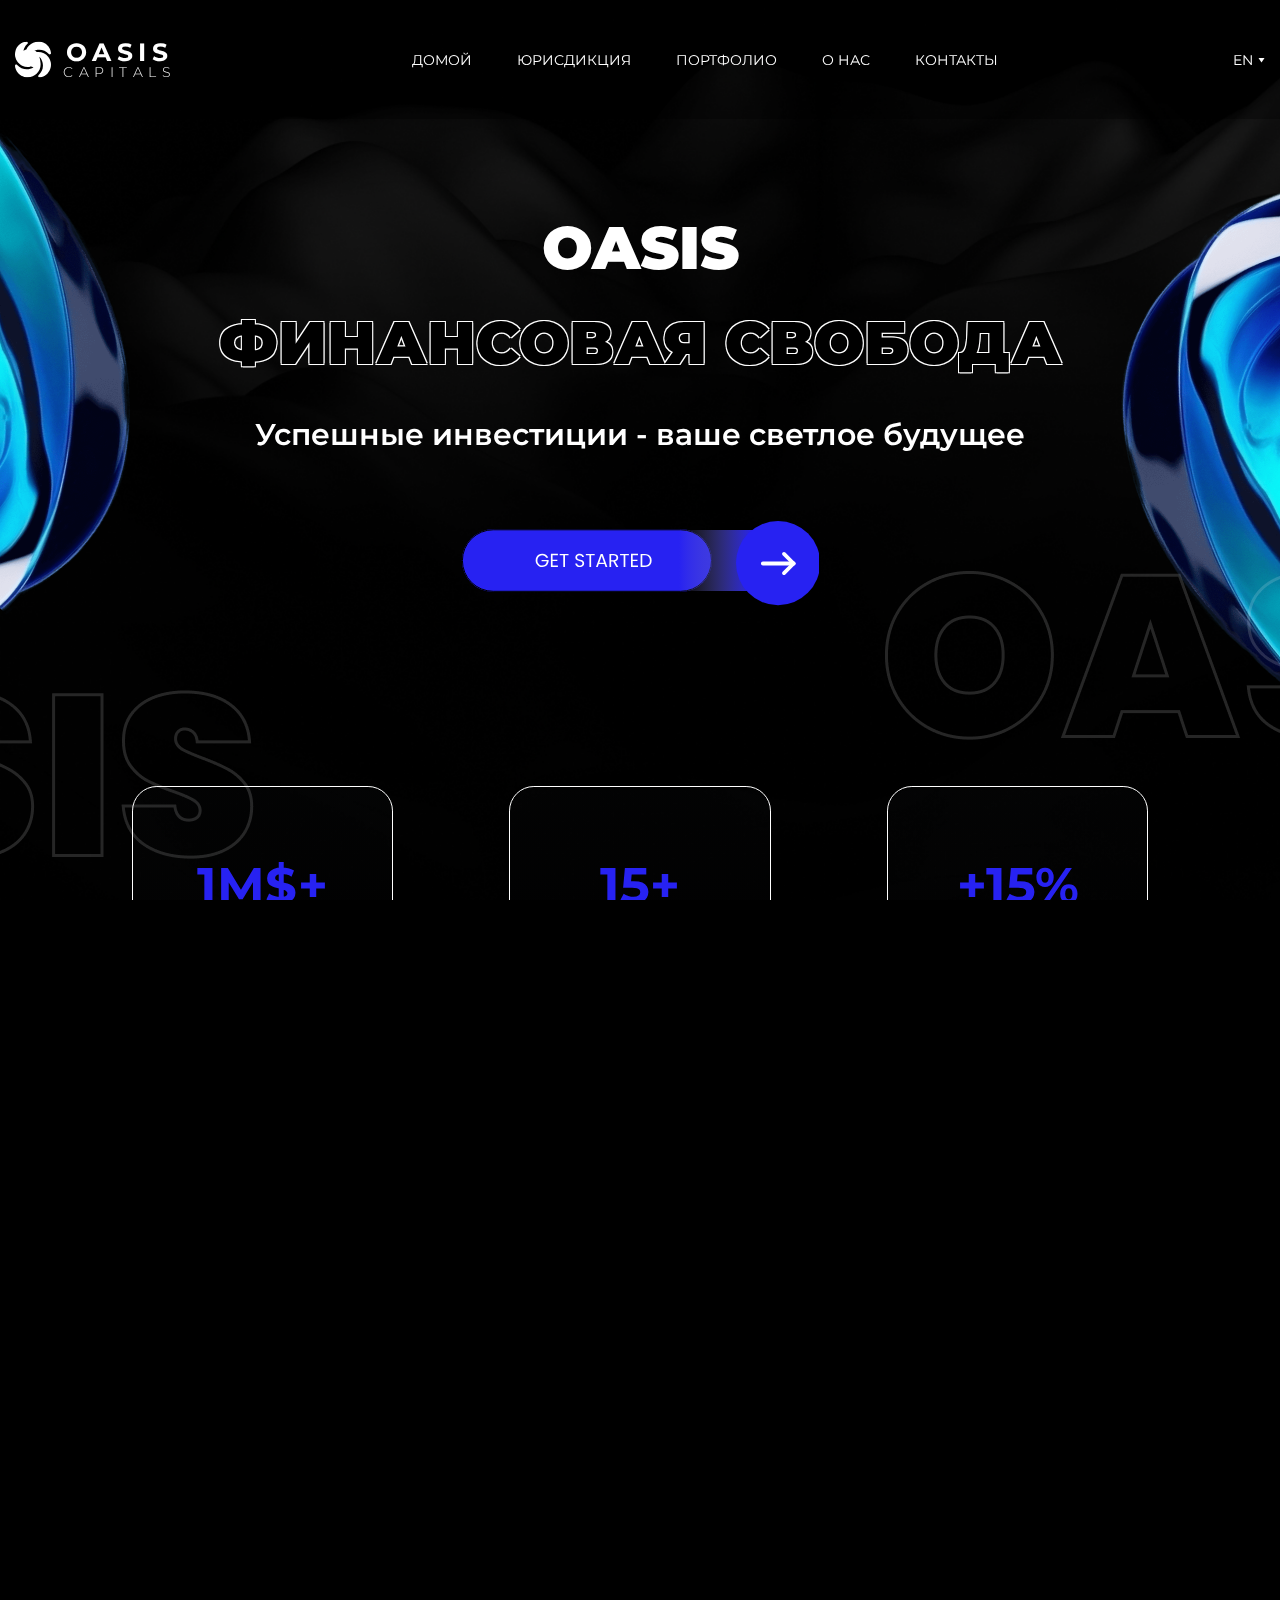
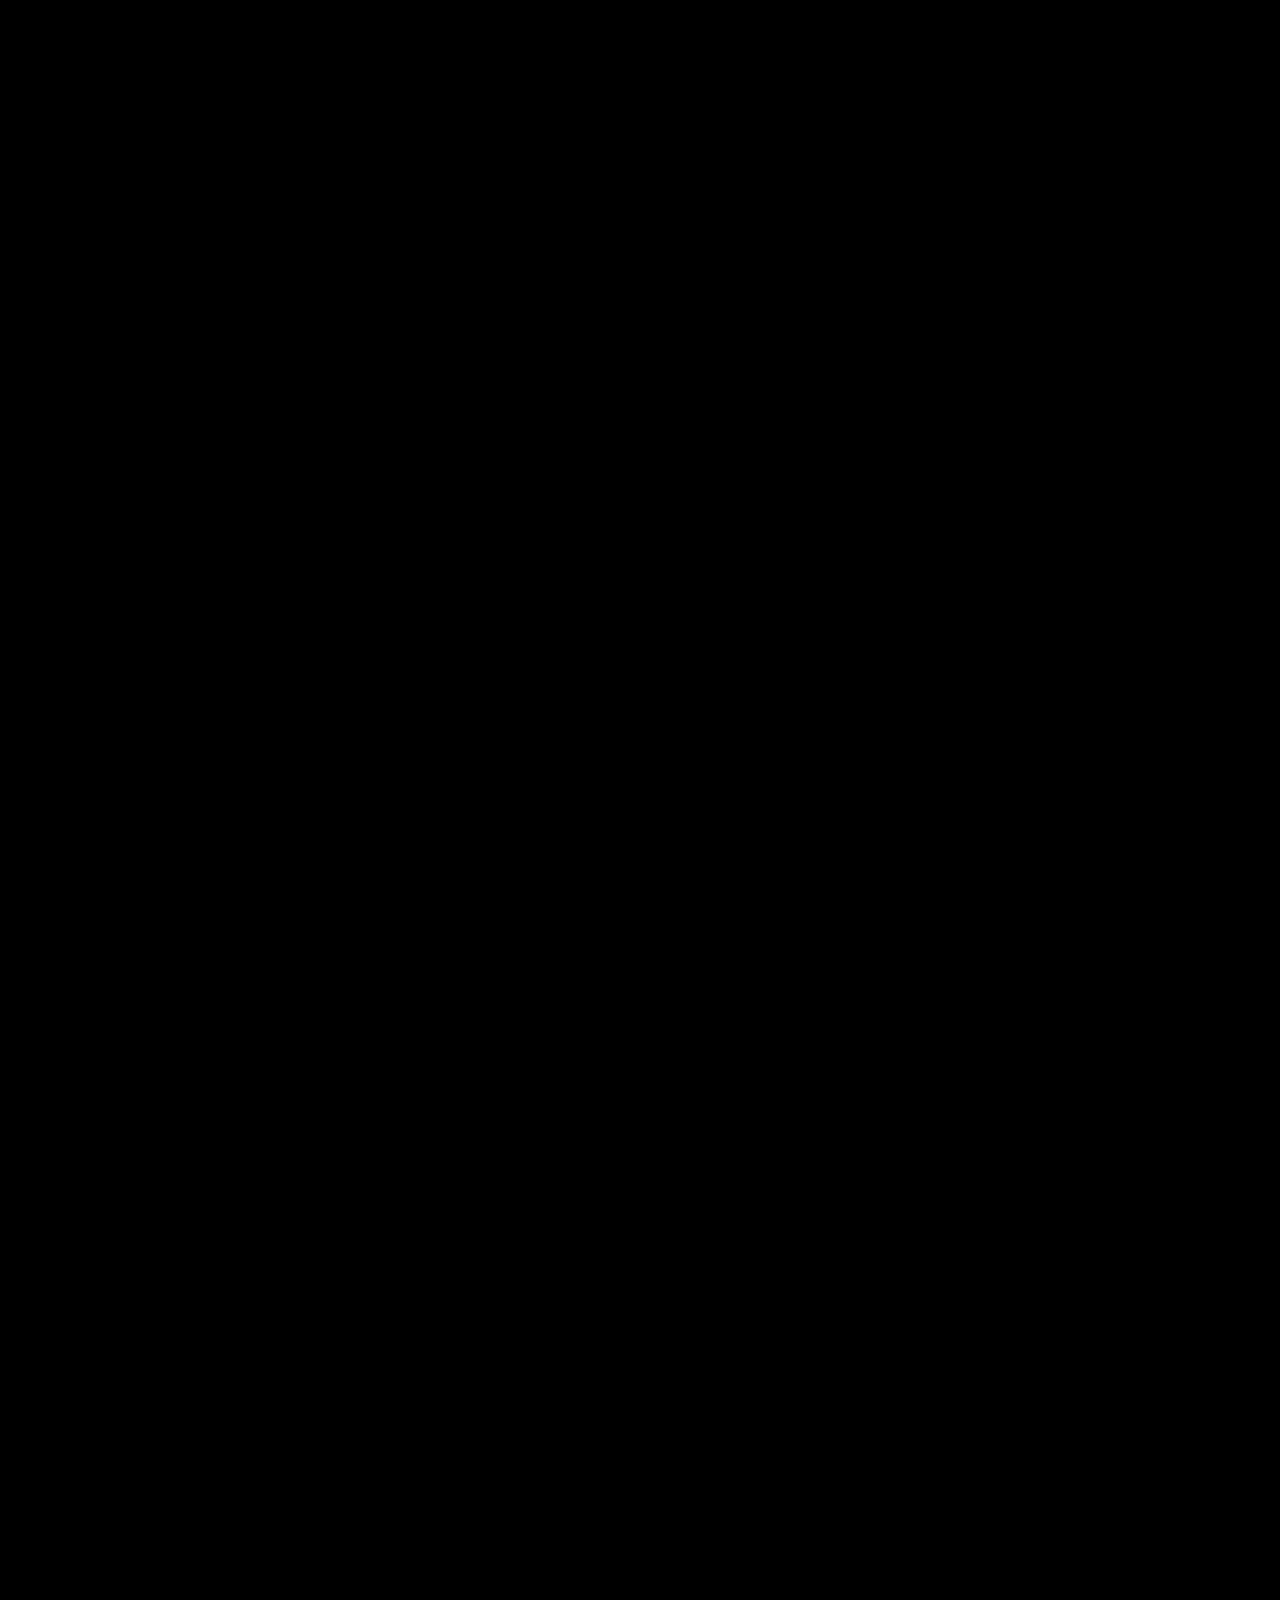
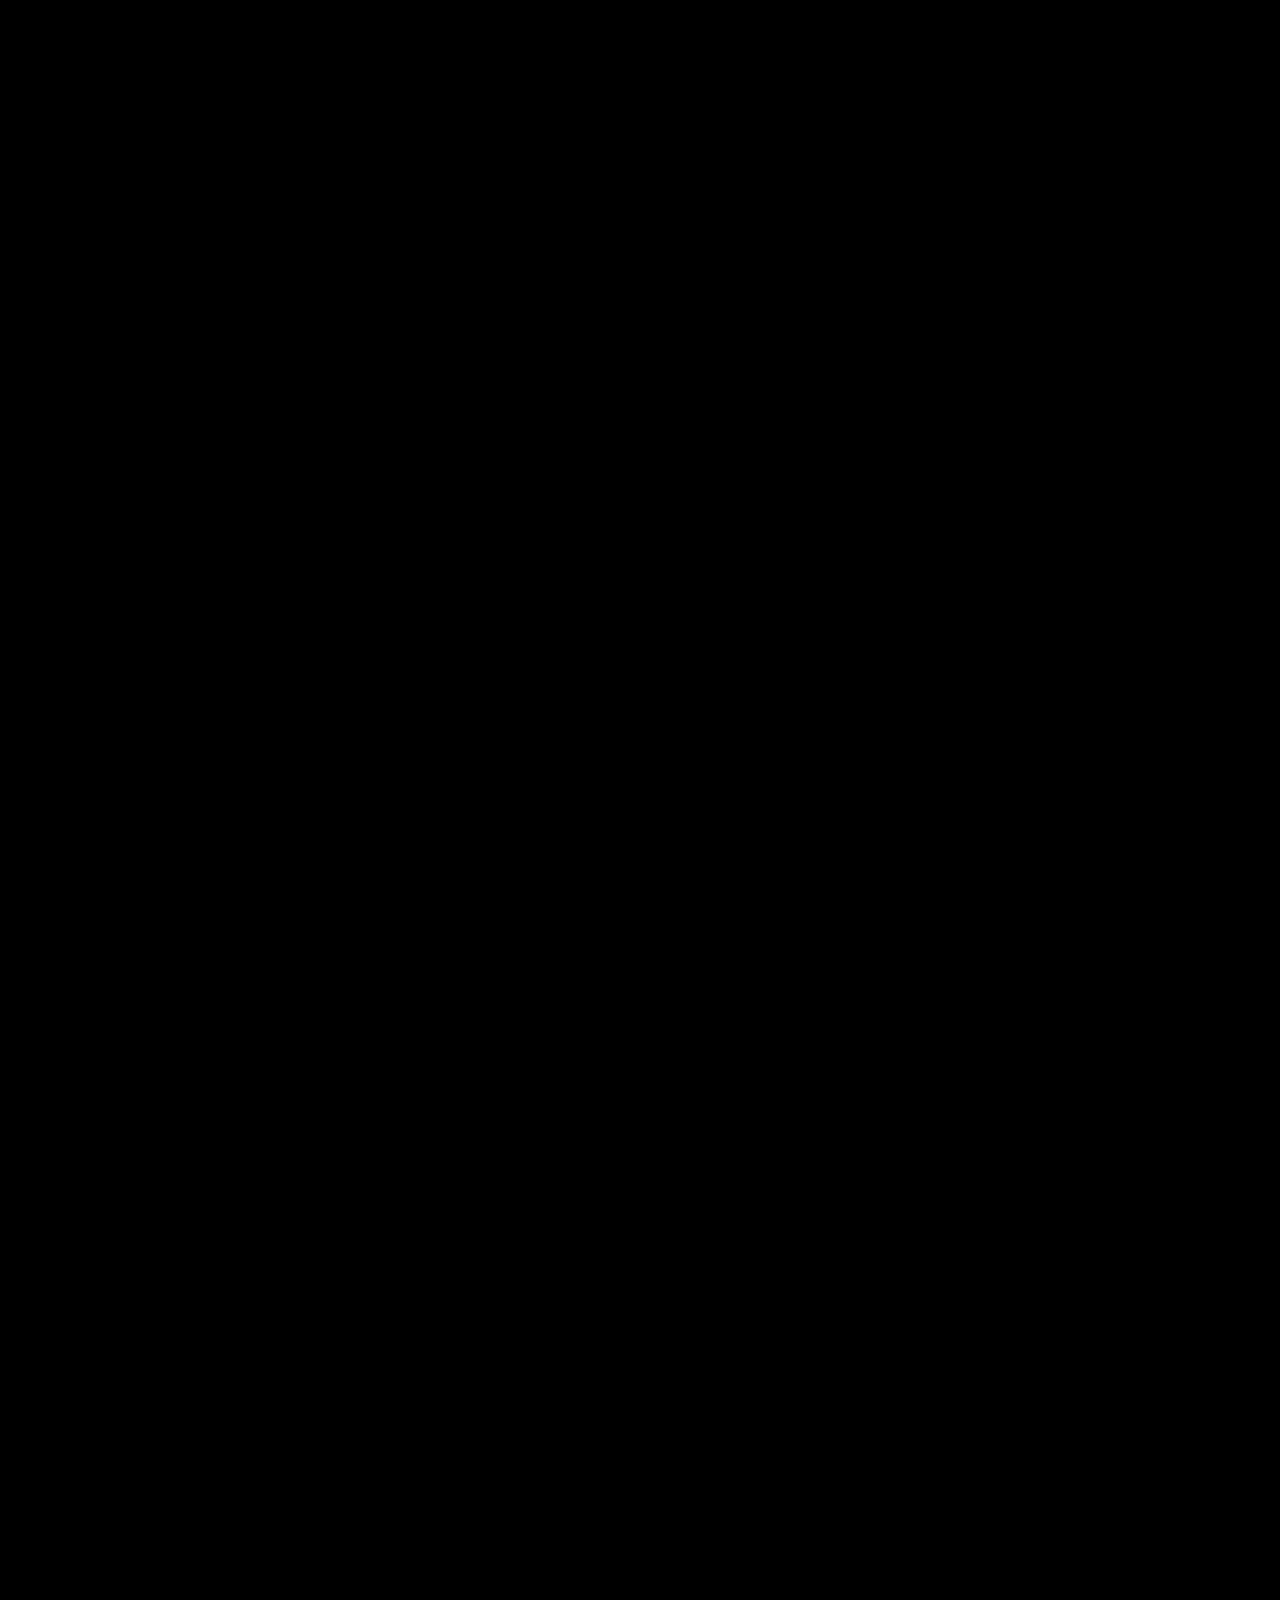
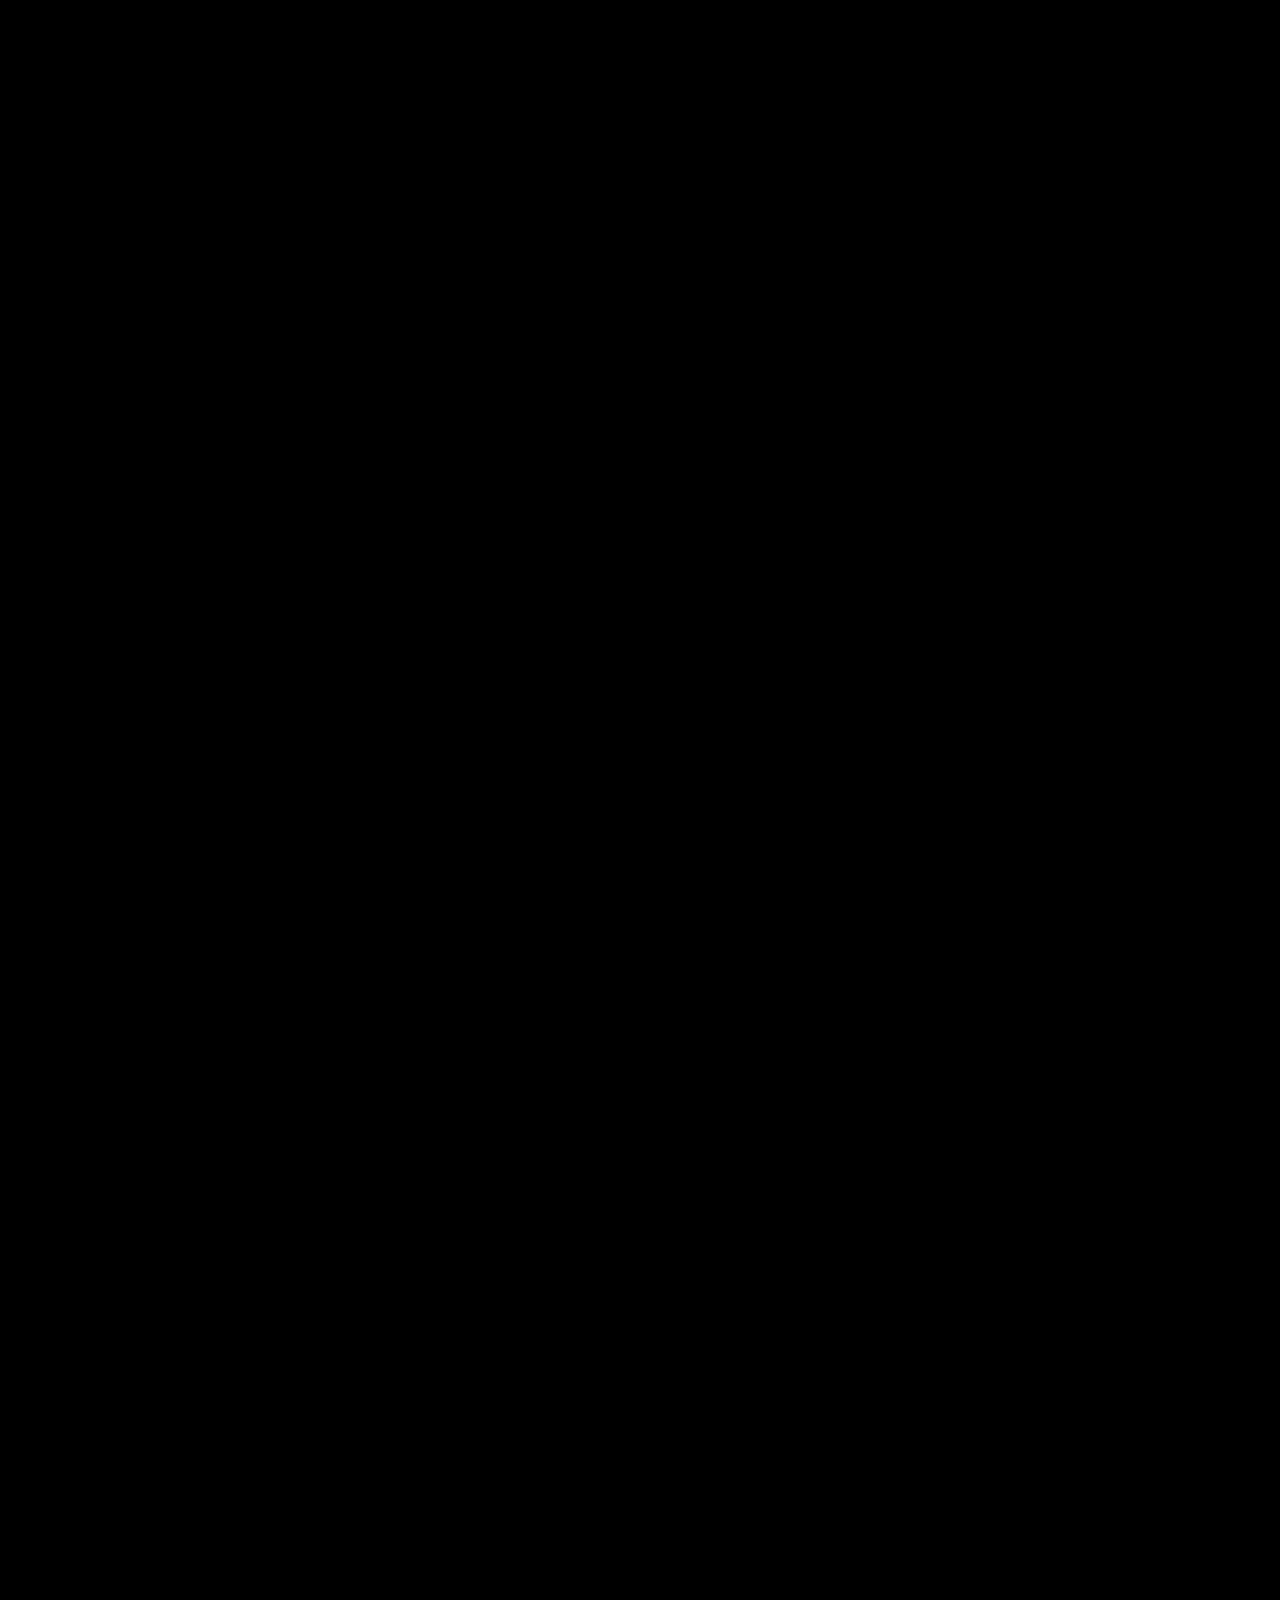
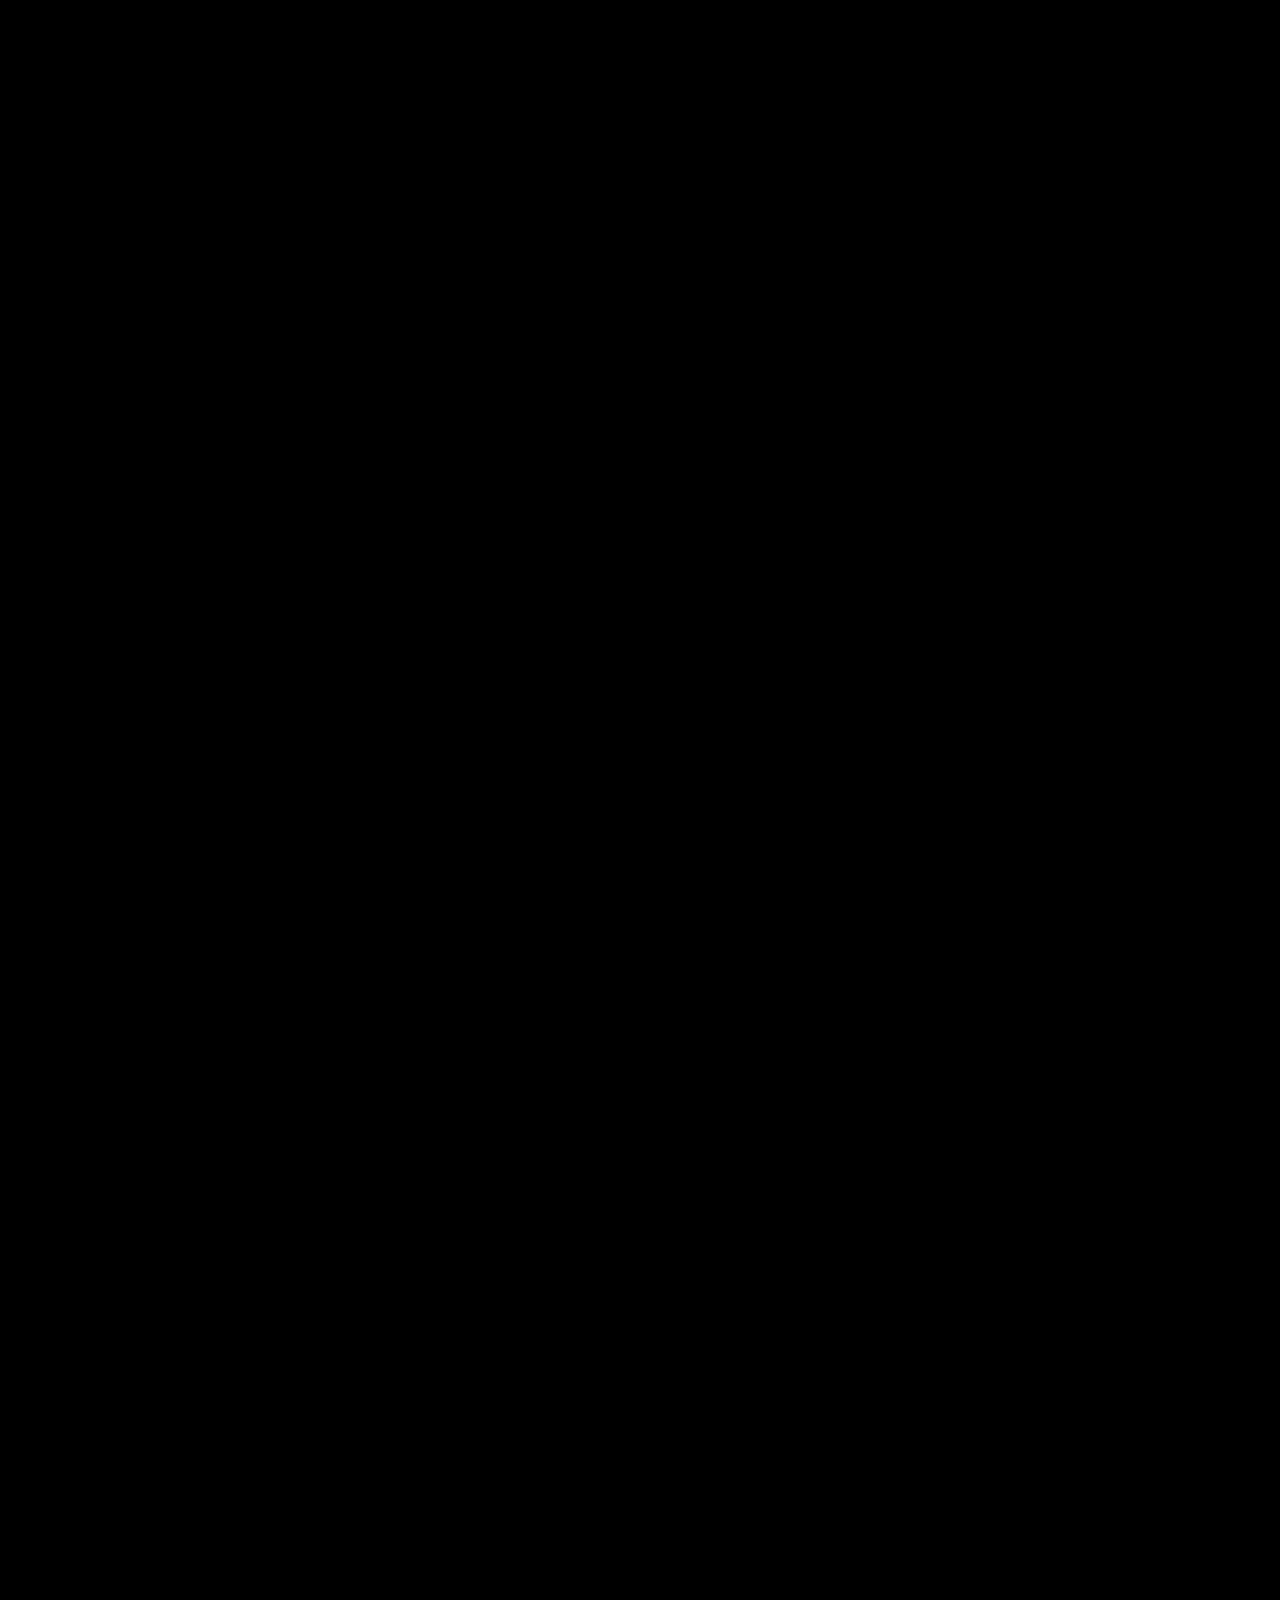
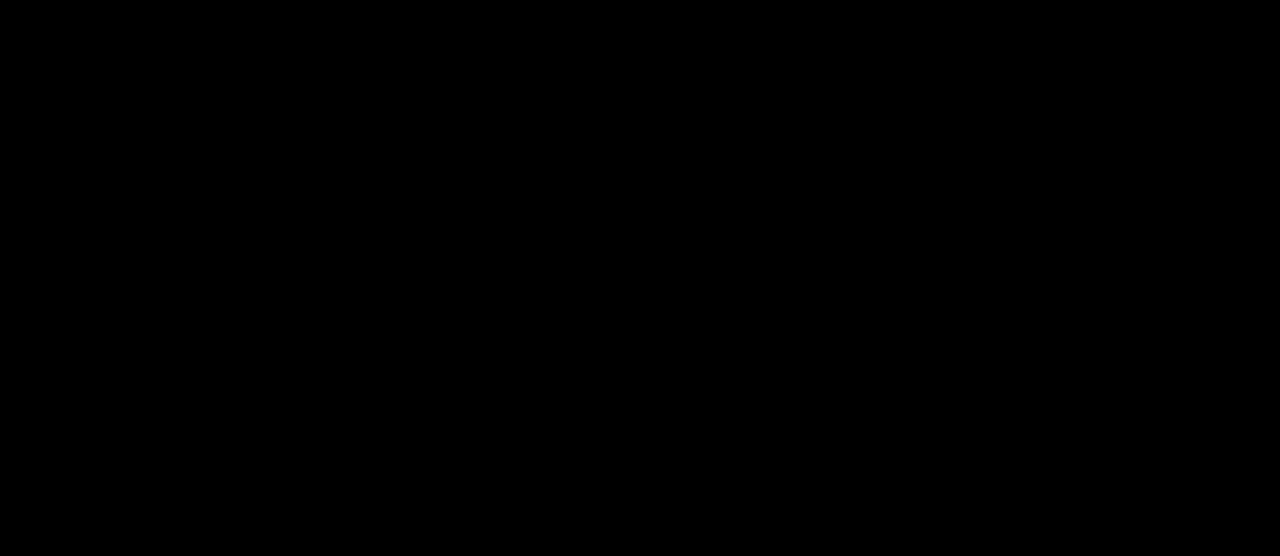
==== commit 019c2752: "new version" ====
--- a/index.html
+++ b/index.html
@@ -5,38 +5,40 @@
     <meta name="viewport" content="width=device-width, initial-scale=1.0">
 
     <link href="https://fonts.googleapis.com/css2?family=Montserrat:wght@400;600;700;900&family=Poppins:wght@300;400;500;600;700&display=swap" rel="stylesheet">
-
-    <title>ERN</title>
+    <link href="https://fonts.googleapis.com/css2?family=Montserrat:wght@400;600;700;900&family=Poppins:wght@300;400;500;600;700&family=Roboto:wght@100;300;400;500;700;900&display=swap" rel="stylesheet">
+
+    <title>OASIS CAPITALS</title>
     <link rel="stylesheet" href="css/style.css">
+    <script src="js/main.js" defer></script>
 </head>
 <body>
     <div class="wrapper">
 
         <header class="header">
             <div class="header__container _container">
-                <a href="#" class="header__logo">
+                <a href="index.html" class="header__logo">
                     <img src="img/logo-icon.svg" alt="logo">
                     <div class="header__logo_f">
                         OASIS
                         <span class="header__logo_cap">CAPITALS</span>
                     </div>
                 </a>
-                <nav class="header__menu menu">
+                <nav class="header__menu menu nav">
                     <ul class="menu__list">
-                        <li class="menu__item">
-                            <a href="" class="menu__link">ДОМОЙ</a>
+                        <li class="menu__item menu__item-home">
+                            <a href="#secfirst" class="menu__link">ДОМОЙ</a>
                         </li>
-                        <li class="menu__item">
-                            <a href="" class="menu__link">Юрисдикция</a>
+                        <li class="menu__item menu__item-jurisdiction">
+                            <a href="#jurisdiction" class="menu__link">Юрисдикция</a>
                         </li>
-                        <li class="menu__item">
-                            <a href="" class="menu__link">ПОРТФОЛИО</a>
+                        <li class="menu__item menu__item-portfolio">
+                            <a href="#portfolio" class="menu__link">ПОРТФОЛИО</a>
                         </li>
-                        <li class="menu__item">
-                            <a href="" class="menu__link">О НАС</a>
+                        <li class="menu__item menu__item-about">
+                            <a href="#about" class="menu__link">О НАС</a>
                         </li>
-                        <li class="menu__item">
-                            <a href="" class="menu__link">КОНТАКТЫ</a>
+                        <li class="menu__item menu__item-contacts">
+                            <a href="#contacts" class="menu__link">КОНТАКТЫ</a>
                         </li>
                     </ul>
                 </nav>
@@ -47,7 +49,7 @@
             </div>
         </header>
 
-        <section class="secfirst">
+        <section class="secfirst" id="secfirst">
             <div class="secfirst__container _container">
                 <h1 class="secfirst__title">
                     <span class="white">OASIS</span>
@@ -57,7 +59,8 @@
                 <h2 class="secfirst__subtitle">
                     Успешные инвестиции - ваше светлое будущее
                 </h2>
-                <a href="" class="secfirst__button"></a>
+                <a href="#" class="secfirst__button"></a>
+                <!-- <button class="secfirst__button"></button> -->
                 <div class="back-left"></div>
                 <div class="back-right"></div>
                 <div class="back-left-sub"></div>
@@ -123,7 +126,7 @@
             </div>
         </div>
 
-        <section class="about">
+        <section class="about" id="about">
             <div class="about__container _container">
                 <!-- <div class="round-image-with-ellipse">
                     <div class="about__image round-image-with-ellipse__image"></div>
@@ -134,7 +137,7 @@
                 <img src="img/testaaaa.png" alt="" class="about__image">
                 <div class="about__text">
                     <div class="about__text__ph">кто мы</div>
-                    <div class="about__text__h"><span class="blue">OASIS CAPITALS</span> - ЭТО КОМАНДА ЛЮДЕЙ У КОТОРЫХ ЕСТЬ ЦЕЛЬ И НЕТ ГРАНИЦ</div>
+                    <div class="about__text__h"><span class="blue">OASIS CAPITALS</span> - ЭТО КОМАНДА ЛЮДЕЙ У КОТОРЫХ ЕСТЬ ЦЕЛЬ<br> И НЕТ ГРАНИЦ</div>
                     <div class="about__text__p">Наша команда это профессионалы в сфере трейдинга венчурных и классических инвестиций. Нашей главной целью и миссией является создание возможностей заработка для инвесторов и развитие сферы инвестиций.</div>
                     <!-- <div class="description__button">
                         <a href="" class="description__a">Learn more</a>
@@ -206,7 +209,7 @@
         </div>
 
 
-        <section class="trust">
+        <section class="trust" id="jurisdiction">
             <div class="trust__container _container">
                 <!-- <div class="round-image-with-ellipse">
                     <div class="round-image-with-ellipse__image _img-trust"></div>
@@ -227,7 +230,7 @@
         </section>
         
 
-        <div class="plans">
+        <div class="plans" id="box-plans">
             <div class="back-left-plans"></div>
             <div class="back-right-plans"></div>
             <div class="plans _container">
@@ -246,9 +249,7 @@
                             <li class="plan__charact__li">
                                 <img src="img/li-3.svg" alt="">Eжемесячные выплаты</li>
                         </ul>
-                        <a href="" class="plan__button">узнать больше
-                            <img src="img/right.svg" alt="">
-                        </a>
+                        <a href="trail.html" class="plan__button">узнать больше</a>
                     </div>
                     <div class="plans__all__plan plan">
                         <div class="plan__name">Starter</div>
@@ -261,9 +262,7 @@
                             <li class="plan__charact__li">
                                 <img src="img/li-3.svg" alt="">Лучший выбор для новичка</li>
                         </ul>
-                        <a href="" class="plan__button">узнать больше
-                            <img src="img/right.svg" alt="">
-                        </a>
+                        <a href="starter.html" class="plan__button">узнать больше</a>
                     </div>
                     <div class="plans__all__plan plan">
                         <div class="plan__name">Basic</div>
@@ -276,9 +275,7 @@
                             <li class="plan__charact__li">
                                 <img src="img/li-3.svg" alt="">Персональный менеджер</li>
                         </ul>
-                        <a href="" class="plan__button">уЗНАТЬ БОЛЬШЕ
-                            <img src="img/right.svg" alt="">
-                        </a>
+                        <a href="basic.html" class="plan__button">уЗНАТЬ БОЛЬШЕ</a>
                     </div>
                     <div class="plans__all__plan plan">
                         <div class="plan__name">Premium</div>
@@ -291,9 +288,7 @@
                             <li class="plan__charact__li">
                                 <img src="img/li-3.svg" alt="">Индивидуальная стратегия</li>
                         </ul>
-                        <a href="" class="plan__button">Узнать больше
-                            <img src="img/right.svg" alt="">
-                        </a>
+                        <a href="premium.html" class="plan__button">Узнать больше</a>
                     </div>
                 </div>
             </div>
@@ -312,7 +307,7 @@
             </div>
         </a>
 
-        <div class="results _container">
+        <div class="results _container" id="portfolio">
             <div class="results__tech">
                 <div class="team__text__ph">PORTFOLIO</div>
                 <div class="results__tech__h">Наши <span class="blue">результаты</span> говорят сами за себя</div>
@@ -333,7 +328,7 @@
                     <h4 class="case__name">Наши результаты инвест портфеля за год</h4>
                     <div class="case__date">By Admin - 12 Oct 2023</div>
                     <p class="case__description">Получите доступ к нашей статистике...</p>
-                    <a class="case__button">читать блог</a>
+                    <a href="page-results.html" class="case__button">читать блог</a>
                 </div>
                 <div class="results__case case case2">
                     <div class="case__photo">
@@ -347,7 +342,7 @@
             </div>
         </div>
 
-        <footer class="footer">
+        <footer class="footer" id="contacts">
             <div class="footer__container _container">
                 <div class="footer__info">
                     <div class="footer__info__links links">
@@ -372,11 +367,11 @@
                         <ul class="contacts__list">
                             <li class="contacts__list__li">
                                 <img src="img/email.svg" alt="">
-                                ERN.com
+                                Oasis-capitals.com
                             </li>
                             <li class="contacts__list__li">
                                 <img src="img/location.svg" alt="">
-                                Huevo-kukuevo, Struma St, Be'er Sheva, Israel
+                                Bratislava, Slovakia
                             </li>
                             <li class="contacts__list__li">
                                 <img src="img/call.svg" alt="">
--- a/css/style.css
+++ b/css/style.css
@@ -40,46 +40,96 @@
     color: #000;
 
     /* Подключили наш новый шрифт */
-    font-family: Poppins;
+    font-family: Montserrat;
     background-color: #000;
+
+    overflow-x: hidden;
 }
 
 .wrapper {
-    
+    position: relative;
 }
 
 ._container {
     /* Св-во, которое ограничивает по ширине.
     Ширина нашего контента*/
-    max-width: 1260px;
+    max-width: 1440px;
 
     padding: 0px 15px;
     box-sizing: content-box;
 
     /* Чтобы контейнер был по середине. блок должен быть блочным и ширина меньше родительской*/
     margin: 0 auto;
- }
-
- .header {
+
+    overflow: hidden;
+}
+
+.blue {
+    color: #2722F2;
+}
+.white {
+    color: #FFF;
+    text-shadow: none;
+}
+.obvodka {
+    text-shadow: -1px 1px 0px rgb(255, 255, 255), 1px 1px 0px rgb(255, 255, 255), 1px -1px 0px rgb(255, 255, 255), -1px -1px 0px rgb(255, 255, 255);
+    color: #000000;
+}
+
+
+
+/***************************** ШАПКА ****************************/
+/***************************** ШАПКА ****************************/
+/***************************** ШАПКА ****************************/
+/***************************** ШАПКА ****************************/
+.header {
     /* background-image: url(../img/back-page.jpg); */
-    background-size: cover;
- }
+    /* background-size: cover; */
+    position: absolute;
+    width: 100%;
+    top: 0;
+    left: 0;
+    z-index: 50;
+    /* margin: 0 auto; */
+    background-color: rgba(0, 0, 0, 0.30);
+    /* background-color: rgba(255, 61, 61, 0.808); */
+}
 
 .header__container {
     display: flex;
     align-items: center;
     /* padding: 44px 0; */
-    padding-top: 44px;
+    padding-top: 40px;
+    padding-bottom: 40px;
+    justify-content: space-between;
 }
 
 .header__logo {
-    margin-right: 323px;
-    font-size: 25px;
-    font-weight: 400;
-    line-height: normal;
+    color: var(--White, #FFF);
+    text-align: center;
+    font-family: Montserrat;
+    font-size: 25.193px;
+    font-style: normal;
+    font-weight: 700;
     letter-spacing: 5.542px;
+
+    display: flex;
+    justify-content: center;
+}
+
+.header__logo_f {
+    display: flex;
+    flex-direction: column;
+}
+
+.header__logo_cap {
     color: var(--White, #FFF);
-    display: flex;
+    text-align: center;
+    font-family: Montserrat;
+    font-size: 14px;
+    font-style: normal;
+    font-weight: 275;
+    /* letter-spacing: 5.32px; */
 }
 
 .header__logo img {
@@ -101,6 +151,7 @@
 .menu__link {
     color: var(--White, #FFF);
     transition: 0.2s;
+    text-transform: uppercase;
 }
 
 .menu__link:hover {
@@ -113,9 +164,9 @@
 
 .header__language {
     display: flex;
-    margin-left: 180px;
-    color: #FFF;
-    font-family: Poppins;
+    /* margin-left: 180px; */
+    color: #FFF;
+    font-family: Montserrat;
     font-size: 14.456px;
     font-style: normal;
     font-weight: 400;
@@ -128,78 +179,95 @@
     margin-left: 5px;
 }
 
-.page__main-block {
-    text-align: center;
-    padding-top: 46px;
-    min-height: 100vh;
-    background-image: url(../img/header1.jpg);
+
+
+/***************************** ПЕРВЫЙ БЛОК ****************************/
+/***************************** ПЕРВЫЙ БЛОК ****************************/
+/***************************** ПЕРВЫЙ БЛОК ****************************/
+/***************************** ПЕРВЫЙ БЛОК ****************************/
+.secfirst {
+    text-align: center;
+    /* padding-top: 46px; */
+    /* padding-top: 126px; */
+    padding-top: 200px;
+    padding-bottom: 60px;
+    /* min-height: 115vh; */
+    background-image: url(../img/header.png);
+    /* background-color: #2722F2; */
     background-size: cover;
-    margin-top: 80px;
+    /* margin-top: 80px; */
+
+    
 }
 
 .back-left {
     background-image: url(../img/back-left.png);
     position: absolute;
     background-repeat: no-repeat;
+    background-size: contain;
     left: 0;
     top: 30px;
-    width: 100%;
-    height: 100%;
+    width: 407px;
+    height: 626px;
+    z-index: 1;
 }
 
 .back-right {
-    width: 100%;
-    height: 100%;
     background-image: url(../img/back-right.png);
     position: absolute;
     background-repeat: no-repeat;
-    right: 0px;
+    background-size: contain;
+    right: 0;
     top: 40px;
+    width: 399px;
+    height: 1024px;
 }
 
 .back-left-sub {
-    background-image: url(../img/COM.png);
+    /* background-image: url(../img/SIS-l.png); */
+    background-image: url(../img/SIS.png);
     position: absolute;
     background-repeat: no-repeat;
+    background-size: contain;
     left: 0;
     top: 690px;
-    width: 100%;
-    height: 100%;
+    width: 254px;
+    height: 169px;
 }
 
 .back-right-sub {
-    background-image: url(../img/ERN.png);
+    background-image: url(../img/OAS.png);
     position: absolute;
     background-repeat: no-repeat;
+    background-size: contain;
     right: 0;
     top: 570px;
-    width: 100%;
-    height: 100%;
-}
-
-.main-block__title {
-    /* font-family: Montserrat; */
-    font-family: sans-serif;
-    font-size: 82.514px;
+    width: 396px;
+    height: 170px;
+}
+
+.secfirst__title {
+    font-family: Montserrat, sans-serif;
+    font-size: 60px;
     font-style: normal;
     font-weight: 900;
     line-height: 95.407px;
     margin-bottom: 25px;
-    color: #FFF;
-    color: transparent;
-    -webkit-text-stroke: 2px #fff;
+    color: #000000;
+    text-transform: uppercase;
+    /* color: transparent; */
+    /* -webkit-text-stroke: 2px #fff; */
     /* text-stroke: 2px blue; */
-    -webkit-background-clip: text;
-    background-clip: text;
-}
-
-.main-block__title_blue {
-    color: #FFF;
-}
-
-.main-block__sub-title {
-    font-family: Montserrat;
-    font-size: 51.186px;
+    /* -webkit-background-clip: text; */
+    /* background-clip: text; */
+    text-shadow: -1px 1px 0px rgb(255, 255, 255), 1px 1px 0px rgb(255, 255, 255), 1px -1px 0px rgb(255, 255, 255), -1px -1px 0px rgb(255, 255, 255);
+    z-index: 3;
+    position: relative;
+}
+
+.secfirst__subtitle {
+    font-family: Montserrat;
+    font-size: 30px;
     font-style: normal;
     font-weight: 600;
     line-height: normal;
@@ -208,11 +276,13 @@
     max-width: 1073px;
     margin: 0 auto;
     margin-bottom: 68px;
-}
-
-
-.main-block__button {
-    /* font-family: Poppins;
+    z-index: 3;
+    position: relative;
+}
+
+
+.secfirst__button {
+    /* font-family: Montserrat;
     font-size: 18.756px;
     font-style: normal;
     font-weight: 400;
@@ -230,59 +300,41 @@
     margin: 0 auto;
 }
 
-.main-block__button:hover {
+.secfirst__button:hover {
     background-image: url("../img/button-test2.svg");
 }
 
-.page__results {
-    margin-top: 80px;
-    display: flex;
-    justify-content: space-around;
+.secfirst__results {
+    margin-top: 180px;
+    display: flex;
+    justify-content: space-evenly;
     flex-wrap: wrap;
-
-    color: #FFF;
-}
-
-.page__result {
-    border-radius: 24.897px;
-    border-width: 1px;
-    border-style: solid;
-
-    box-shadow: 5px 5px 30px 0px rgba(0, 0, 0, 0.25);
-    backdrop-filter: blur(28px);
-
+    
+    /* color: #FFF; */
+}
+
+.secfirst__result {
+    box-sizing: border-box;
+    position: relative;
     width: 261.016px;
     height: 261.016px;
-
     display: flex;
     flex-direction: column;
     padding: 33px;
     padding-top: 67px;
-
-    /* border-image: linear-gradient(to left top,rgba(26, 125, 255, 0.705) 0%, rgba(238, 57, 57, 0.836) 100%); */
+    /* z-index: 2; */
+    border-radius: 24.897px;
     
-    /* border-image-slice: 1; */
-
-    position: relative;
-    border-color: #42424221;
-}
-
-.page__result::before {
-    content: "";
-    position: absolute;
-    top: 0px;
-    bottom: 0px;
-    left: 0px;
-    right: 0px;
-    background: linear-gradient(180deg, rgba(77, 150, 247, 0.05) 0%, rgba(0, 0, 0, 0.08) 100%);
-    
-    border-radius: 24.897px;
-    z-index: -1;
-}
-
-.page__result_p {
+
+    background: linear-gradient(180deg, rgba(52, 58, 66, 0.05) 0%, rgba(0, 0, 0, 0.08) 100%);
+    border: 1px solid #FFF;
+
+    margin-bottom: 30px;
+}
+
+.secfirst__result_p {
     color: var(--grad, #2722F2);
-    font-family: Poppins;
+    font-family: Montserrat;
     font-size: 50.386px;
     font-style: normal;
     font-weight: 700;
@@ -290,10 +342,10 @@
     /* margin-top: 67px; */
 }
 
-.page__result_p-sub {
+.secfirst__result_psub {
     color: var(--White, #FFF);
     text-align: center;
-    font-family: Poppins;
+    font-family: Montserrat;
     font-size: 25.193px;
     font-style: normal;
     font-weight: 400;
@@ -301,10 +353,76 @@
 }
 
 
-.main-block-2__title {
-    color: #FFF;
-    text-align: center;
-    font-family: Poppins;
+
+/***************************** ВТОРОЙ БЛОК ****************************/
+/***************************** ВТОРОЙ БЛОК ****************************/
+/***************************** ВТОРОЙ БЛОК ****************************/
+/***************************** ВТОРОЙ БЛОК ****************************/
+.advantages {
+    padding-top: 90px;
+    background-image: url(../img/back-main1.png);
+    background-size: cover;
+}
+
+.advantages__results {
+    margin-top: 180px;
+    display: flex;
+    justify-content: space-evenly;
+    flex-wrap: wrap;
+    
+    /* color: #FFF; */
+}
+
+/* ??????????????? */
+.page__results__choose {
+    margin-top: 100px;
+}
+
+.advantages__result {
+    box-sizing: border-box;
+    position: relative;
+    width: 261.016px;
+    height: 261.016px;
+    display: flex;
+    flex-direction: column;
+    padding: 33px;
+    padding-top: 67px;
+    /* z-index: 2; */
+    border-radius: 24.897px;
+    
+
+    background: linear-gradient(180deg, rgba(52, 58, 66, 0.05) 0%, rgba(0, 0, 0, 0.08) 100%);
+    border: 1px solid #FFF;
+
+    margin-bottom: 30px;
+
+
+
+    /* fill: var(--Shape-Colors-3, linear-gradient(180deg, rgba(52, 58, 66, 0.05) 0%, rgba(0, 0, 0, 0.08) 100%));
+    stroke-width: 1px;
+    stroke: var(--04, rgba(255, 255, 255, 0.00)); */
+
+    filter: drop-shadow(5px 5px 30px rgba(0, 0, 0, 0.25));
+    backdrop-filter: blur(28px);
+
+    text-align: left;
+
+    /* width: 308px; */
+    width: 21%;
+    /* min-height: 355px; */
+    height: auto;
+    /* overflow: hidden; */
+    box-sizing: border-box;
+    padding: 60px 43px 58px 43px;
+
+    /* background-color: rgb(96, 168, 168); */
+
+}
+
+.advantages__title {
+    color: #FFF;
+    text-align: center;
+    font-family: Montserrat;
     font-size: 19.895px;
     font-style: normal;
     font-weight: 700;
@@ -313,7 +431,7 @@
     text-transform: uppercase;
 }
 
-.main-block-2__sub-title {
+.advantages__subtitle {
     color: #FFF;
     text-align: center;
     font-family: Montserrat;
@@ -324,50 +442,29 @@
     letter-spacing: -0.597px;
 }
 
-.blue-color {
-    color: #2722F2;
-}
-
-.page__result__choose {
-    /* fill: var(--Shape-Colors-3, linear-gradient(180deg, rgba(52, 58, 66, 0.05) 0%, rgba(0, 0, 0, 0.08) 100%));
-    stroke-width: 1px;
-    stroke: var(--04, rgba(255, 255, 255, 0.00)); */
-
-    filter: drop-shadow(5px 5px 30px rgba(0, 0, 0, 0.25));
-    backdrop-filter: blur(28px);
-
-
-    text-align: left;
-
-    width: 308px;
-    min-height: 355px;
-    overflow: hidden;
-    box-sizing: border-box;
-    padding: 60px 38px 39px 43px;
-
-    /* background-color: rgb(96, 168, 168); */
-}
-
-.page__result__choose__img {
+
+.advantages__img {
     width: 80px;
     height: 80px;
-    margin-bottom: 30px;
-}
-
-.page__result_p__choose {
-    color: #FFF;
-    font-family: Poppins;
+    margin-bottom: 40px;
+}
+
+.advantages__name {
+    color: #FFF;
+    font-family: Montserrat;
     font-size: 22px;
+    /* font-size: 1.8vw; */
     font-style: normal;
     font-weight: 500;
     line-height: 28px; /* 127.273% */
     margin-bottom: 24px;
 }
 
-.page__result_p-sub__choose {
+.advantages__description {
     color: #A4B4C3;
-    font-family: Poppins;
+    font-family: Montserrat;
     font-size: 15px;
+    /* font-size: 1.3vw; */
     font-style: normal;
     font-weight: 400;
     line-height: 22px; /* 146.667% */
@@ -376,6 +473,12 @@
     /* background-color: aqua; */
 }
 
+
+
+/***************************** ТРЕТИЙ БЛОК ****************************/
+/***************************** ТРЕТИЙ БЛОК ****************************/
+/***************************** ТРЕТИЙ БЛОК ****************************/
+/***************************** ТРЕТИЙ БЛОК ****************************/
 .description {
     background-color: #000;
     margin-top: 100px;
@@ -384,27 +487,26 @@
     display: flex;
     align-items: center;
     justify-content: space-around;
-    flex-wrap: wrap;
+    /* flex-wrap: wrap; */
+}
+.description__textpart {
+    max-width: 41%;
+}
+.description__title {
+    color: #FFF;
+    font-family: Montserrat;
+    font-size: 60px;
+    font-style: normal;
+    font-weight: 700;
+    line-height: 81.306px; /* 162.613% */
+    letter-spacing: -0.6px;
+
+    margin-bottom: 23px;
 }
 .description__text {
-    max-width: 470px;
-}
-
-.description__h {
-    color: #FFF;
-    font-family: Montserrat;
-    font-size: 50px;
-    font-style: normal;
-    font-weight: 600;
-    line-height: 81.306px; /* 162.613% */
-    letter-spacing: -0.5px;
-
-    margin-bottom: 23px;
-}
-.description__p {
     color: #A4B4C3;
-    font-family: Poppins;
-    font-size: 19.416px;
+    font-family: Montserrat;
+    font-size: 18px;
     font-style: normal;
     font-weight: 400;
     line-height: 33.979px; /* 175% */
@@ -423,7 +525,7 @@
 }
 .description__a {
     color: #FFF;
-    font-family: Poppins;
+    font-family: Montserrat;
     font-size: 18.819px;
     font-style: normal;
     font-weight: 400;
@@ -431,18 +533,89 @@
     text-transform: uppercase;
 }
 
+.description__img {
+    max-width: 40%;
+    transform: translateX(-10px);
+}
+
+
+
+
+/***************************** ЧЕТВЕРТЫЙ-П БЛОК ****************************/
+/***************************** ЧЕТВЕРТЫЙ-П БЛОК ****************************/
+/***************************** ЧЕТВЕРТЫЙ-П БЛОК ****************************/
+/***************************** ЧЕТВЕРТЫЙ-П БЛОК ****************************/
+.about__container {
+    display: flex;
+    align-items: center;
+    justify-content: center;
+
+    margin-top: 166px;
+}
+.about__image {
+    /* background-image: url("../img/team_full.jpg"); */
+    /* max-width: 100%; */
+    max-width: 45%;
+}
+.about__text {
+    margin-left: 107px;
+    max-width: 38%;
+}
+.about__text__ph {
+    color: #FFF;
+    text-align: center;
+    font-family: Montserrat;
+    font-size: 15.498px;
+    font-style: normal;
+    font-weight: 700;
+    line-height: 83.025px; /* 535.714% */
+    letter-spacing: 1.395px;
+    text-transform: uppercase;
+    margin-bottom: 39px;
+    display: flex;
+    align-items: center;
+}
+.about__text__ph:before {
+    content: '';
+    display: block;
+    margin-right: 17px;
+    width: 103px;
+    height: 1px;
+    background: #2722F2;
+}
+.about__text__h {
+    color: #FFF;
+    font-family: Montserrat;
+    font-size: 35px;
+    font-style: normal;
+    font-weight: 700;
+    line-height: 45px;
+    letter-spacing: -0.35px;
+    margin-bottom: 32px;
+}
+.about__text__p {
+    color: #A4B4C3;
+    font-family: Montserrat;
+    font-size: 18px;
+    font-style: normal;
+    font-weight: 400;
+    line-height: 30.996px; /* 175% */
+    margin-bottom: 44px;
+    /* max-width: 470px; */
+}
+
+
+
+/***************************** ЧЕТВЕРТЫЙ БЛОК ****************************/
+/***************************** ЧЕТВЕРТЫЙ БЛОК ****************************/
+/***************************** ЧЕТВЕРТЫЙ БЛОК ****************************/
+/***************************** ЧЕТВЕРТЫЙ БЛОК ****************************/
 .team {
     background-color: #000;
-    margin-top: 200px;
-}
-
-.team__header {
-    display: flex;
-    flex-direction: row;
-    flex-wrap: wrap;
-}
-
-.team__img_border {
+    margin-top: 140px;
+}
+
+.round-image-with-ellipse {
     display: flex;
     align-items: center;
     align-content: center;
@@ -461,9 +634,11 @@
     border-style: solid;
     position: relative;
     /* max-width: 50%; */
-}
-
-.team__img_border:before {
+
+    transform: scale(1);
+}
+
+.round-image-with-ellipse:before {
     content: '';
     position: absolute;
     top: 0;
@@ -475,11 +650,11 @@
     /* max-width: 50%; */
 }
 
-.team__img_main {
+.round-image-with-ellipse__image {
     width: 100%;
     height: 100%;
     border-radius: 50%;
-    background-image: url("../img/team_full.jpg");
+    /* background-image: url("../img/team_full.jpg"); */
     background-size: cover;
     z-index: 10;
     background-position: center;
@@ -493,7 +668,7 @@
 .team__text__ph {
     color: #FFF;
     text-align: center;
-    font-family: Poppins;
+    font-family: Montserrat;
     font-size: 15.498px;
     font-style: normal;
     font-weight: 700;
@@ -519,14 +694,14 @@
     font-family: Montserrat;
     font-size: 46.494px;
     font-style: normal;
-    font-weight: 600;
+    font-weight: 700;
     line-height: 57.564px;
     letter-spacing: -0.465px;
     margin-bottom: 32px;
 }
 .team__text__p {
     color: #A4B4C3;
-    font-family: Poppins;
+    font-family: Montserrat;
     font-size: 17.712px;
     font-style: normal;
     font-weight: 400;
@@ -536,7 +711,6 @@
 }
 
 .team__count {
-    margin-top: 150px;
     display: flex;
     flex-wrap: wrap;
     /* justify-content: space-between; */
@@ -545,11 +719,25 @@
 .team__person {
     display: flex;
     flex-direction: column;
-    justify-content: center;
+    /* justify-content: center; */
     align-items: center;
-    max-width: 30%;
+    width: 30%;
     flex-grow: 3;
     margin-top: 80px;
+}
+
+
+._img-sub-1 {
+    /* background-image: url("../img/АндрейФедосеев.jpg"); */
+    background-image: url("../img/Андрей.png");
+}
+
+._img-sub-2 {
+    background-image: url("../img/виталий.jpg");
+}
+
+._img-sub-5 {
+    background-image: url("../img/Анна.jpg");
 }
 
 ._border-sub {
@@ -578,7 +766,7 @@
 }
 .team__count__text__name {
     color: #FFF;
-    font-family: Poppins;
+    font-family: Montserrat;
     font-size: 20px;
     font-style: normal;
     font-weight: 700;
@@ -592,19 +780,81 @@
     margin-top: 25px;
 }
 
-.trust {
+
+
+.trust__container {
     margin-top: 200px;
-}
-
-._img-trust {
-    background-image: url("../img/trust.png");
-}
+    display: flex;
+    flex-direction: row;
+    /* flex-wrap: wrap; */
+    align-items: center;
+
+    justify-content: center;
+}
+
+/* .trust__block-image {
+    max-width: 45%;
+} */
+.trust__image {
+    /* max-width: 100%; */
+    max-width: 45%;
+}
+.trust__text {
+    margin-left: 107px;
+    max-width: 45%;
+}
+.trust__text__ph {
+    color: #FFF;
+    text-align: center;
+    font-family: Montserrat;
+    font-size: 15.498px;
+    font-style: normal;
+    font-weight: 700;
+    line-height: 83.025px; /* 535.714% */
+    letter-spacing: 1.395px;
+    text-transform: uppercase;
+    margin-bottom: 39px;
+    display: flex;
+    align-items: center;
+}
+.trust__text__ph:before {
+    content: '';
+    display: block;
+    margin-right: 17px;
+    width: 103px;
+    height: 1px;
+    background: #2722F2;
+}
+.trust__text__h {
+    color: #FFF;
+    font-family: Montserrat;
+    font-size: 46.494px;
+    font-style: normal;
+    font-weight: 700;
+    line-height: 57.564px;
+    letter-spacing: -0.465px;
+    margin-bottom: 32px;
+}
+.trust__text__p {
+    color: #A4B4C3;
+    font-family: Montserrat;
+    font-size: 17.712px;
+    font-style: normal;
+    font-weight: 400;
+    line-height: 30.996px; /* 175% */
+    margin-bottom: 44px;
+    max-width: 470px;
+}
+
+/* ============================================================== */
 
 .plans {
     text-align: center;
     margin-top: 200px;
+    margin-bottom: 60px;
     
-    padding-bottom: 500px;
+    /* padding-bottom: 500px; */
+    position: relative;
 }
 
 .plans__h {
@@ -615,13 +865,18 @@
     font-style: normal;
     font-weight: 700;
     line-height: normal;
+    
+
+    max-width: 70%;
+    margin: 0 auto;
+
     margin-bottom: 14px;
 }
 
 .plans__p {
     color: #7C8794;
     text-align: center;
-    font-family: Poppins;
+    font-family: Montserrat;
     font-size: 20px;
     font-style: normal;
     font-weight: 400;
@@ -632,47 +887,90 @@
     margin-bottom: 66px;
 }
 
+.back-left-plans {
+    background-image: url(../img/back-left-plans.png);
+    position: absolute;
+    background-repeat: no-repeat;
+    left: 0px;
+    top: -150px;
+    width: 705px;
+    height: 1116px;
+}
+
+.back-right-plans {
+    background-image: url(../img/back-right-plans.png);
+    position: absolute;
+    background-repeat: no-repeat;
+    right: 0px;
+    top: -170px;
+    width: 581px;
+    height: 1116px;
+}
+
 .plans__all {
     display: flex;
-    justify-content: space-between;
+    /* justify-content: space-between; */
+    justify-content: space-around;
     flex-wrap: wrap;
 }
 .plan {
     border-radius: 30px;
-    border: 1px solid var(--04, rgba(255, 255, 255, 0.00));
-    background: linear-gradient(180deg, rgba(39, 34, 242, 0.30) 0%, rgba(19, 16, 133, 0.30) 100%);
+    /* border: 1px solid rgba(255, 255, 255, 0.00); */
+    border: 1px solid rgb(255, 255, 255);
+    /* background: linear-gradient(180deg, rgba(39, 34, 242, 0.30) 0%, rgba(19, 16, 133, 0.30) 100%); */
     
+    background: var(--Shape-Colors-3, linear-gradient(180deg, rgba(52, 58, 66, 0.05) 0%, rgba(0, 0, 0, 0.08) 100%));
+
     /* fix 1 */
     box-shadow: 5px 5px 30px 0px rgba(0, 0, 0, 0.25);
     backdrop-filter: blur(28px);
 
-    padding: 64px 39px;
-    width: 30%;
+    padding-top: 64px;
+    padding-left: 39px;
+    padding-right: 39px;
+    padding-bottom: 30px;
+    width: 320px;
     text-align: left;
     /* display: flex; */
     /* flex-direction: column; */
     /* align-items: flex-start; */
 
     position: relative;
-}
-.plan:hover {
-    background: var(--Shape-Colors-3, linear-gradient(180deg, rgba(52, 58, 66, 0.05) 0%, rgba(0, 0, 0, 0.08) 100%));
-}
+    box-sizing: border-box;
+
+    margin-bottom: 70px;
+}
+
 .plan__name {
     color: #F2F2F2;
-    font-family: Poppins;
+    font-family: Montserrat;
     font-size: 55.524px;
     font-style: normal;
     font-weight: 500;
     line-height: normal;
-}
+    position: relative;
+}
+
+.plan__name:after {
+    content: "";
+    position: absolute;
+    top: 74px;
+    left: 4px;
+    content: block;
+    width: 114px;
+    height: 1px;
+    background: #343232;
+}
+
 .plan__lasting {
     color: #F2F2F2;
-    font-family: Poppins;
+    font-family: Montserrat;
     font-size: 24.986px;
     font-style: normal;
-    font-weight: 400;
+    font-weight: 600;
     line-height: normal;
+
+    margin-top: 20px;
 }
 .plan__charact {
     margin-top: 67px;
@@ -681,45 +979,88 @@
 }
 .plan__charact__li {
     color: #FFF;
-    font-size: 22px;
+    font-size: 15px;
+    font-weight: 700;
     font-style: normal;
     line-height: normal;
-
-    margin-bottom: 10px;
+    display: flex;
+    align-items: center;
+    margin-bottom: 39px;
+}
+.plan__charact__li img {
+    margin-right: 24px;
 }
 .plan__button {
-    margin-top: 49px;
     box-sizing: border-box;
     border-radius: 117px;
     border-color: #2722F2;
     border-style: solid;
     border-width: 1px;
     max-width: 217px;
-    padding: 15px 0px;
     text-align: center;
     position: absolute;
     left: 0;
     right: 0;
-    margin: 0 auto;
     bottom: -27px;
     background-color: #2722F2;
+    color: #FFF;
+    font-family: Montserrat;
+    font-size: 16px;
+    font-style: normal;
+    font-weight: 400;
+    line-height: normal;
+    text-transform: uppercase;
+
+    padding: 15px 0px;
+    padding-left: 10px;
+    margin: 0 auto;
+
+    display: flex;
+    align-items: center;
+    justify-content: center;
 }
 .plan__button:hover {
     background-color: #fff;
     color: #222737;
 }
-.plan__button__a {
-    color: #FFF;
-    font-family: Poppins;
-    font-size: 16px;
-    font-style: normal;
-    font-weight: 400;
-    line-height: 24.761px; /* 131.574% */
-    text-transform: uppercase;
-    padding: 15px 0px;
-}
-.plan__button__a:hover {
-    color: #222737;
+
+.ticker {
+    background: linear-gradient(180deg, rgba(39, 34, 242, 0.30) 0%, rgba(19, 16, 133, 0.30) 100%);
+
+    box-shadow: 5px 5px 30px 0px rgba(0, 0, 0, 0.25);
+    backdrop-filter: blur(28px);
+
+    height: 80px;
+    display: flex;
+    align-items: center;
+    color: #fff;
+
+    margin-bottom: 90px;
+}
+
+.news {
+    display: block;
+    color: #FFF;
+    font-family: Montserrat;
+    font-size: 17.929px;
+    font-style: normal;
+    font-weight: 400;
+    border-top: 1px solid #C3C3C3;
+    border-bottom: 1px solid #C3C3C3;
+    padding-top: 15px;
+    padding-bottom: 15px;
+
+    margin-bottom: 80px;
+}
+
+.news:hover {
+    color: #C3C3C3;
+}
+
+.news div {
+    display: flex;
+    align-items: center;
+    justify-content: space-between;
 }
 
 .results {
@@ -728,10 +1069,12 @@
     align-items: center;
     flex-wrap: wrap;
 
-    /* position: relative; */
-    padding-bottom: 400px;
-}
+    position: relative;
+    padding-bottom: 140px;
+}
+
 .results__tech {
+    max-width: 30%;
 
 }
 .team__text__ph {
@@ -740,13 +1083,13 @@
 .results__tech__h {
     color: #FFF;
     font-family: Montserrat;
-    font-size: 54.511px;
+    font-size: 40px;
     font-style: normal;
     font-weight: 700;
     line-height: 67.043px; /* 122.989% */
-    max-width: 341px;
+    /* max-width: 341px; */
     /* width: 50%; */
-    margin-right: 140px;
+    /* margin-right: 140px; */
 }
 .results__tech__buttons {
     display: flex;
@@ -754,16 +1097,40 @@
 }
 .results__tech__buttons__button {
     margin-right: 20px;
+    cursor: pointer;
 }
 .results__cases {
     display: flex;
     flex-wrap: wrap;
-    /* position: absolute;
-    right: 0; */
-}
-.results__cases__case {
+    gap: 30px;
+    position: relative;
+    /* max-width: 60%; */
+
+    /* right: -100px; */
+
+    /* position: absolute; */
+    /* right: 0; */
+    /* top: 0; */
+    /* overflow: hidden; */
+}
+
+.results__cases:before {
+    content: '';
+    position: absolute;
+    width: 181px;
+    height: 175px;
+    /* top: 0; */
+    left: -55px;
+    bottom: -110px;
+    /* right: 0; */
+    background-image: url("../img/Ellipse75.png");
+    background-repeat: no-repeat;
+    /* max-width: 50%; */
+}
+
+.case {
     max-width: 388px;
-    margin-right: 30px;
+    /* margin-right: 30px; */
     padding: 36px;
     border-radius: 24px;
     border: 1px solid var(--04, rgba(255, 255, 255, 0.00));
@@ -774,24 +1141,42 @@
     backdrop-filter: blur(28px);
 
     /* background-color: aqua; */
-}
-.case__photo {
+
+    /* visibility: hidden; */
+    /* overflow: hidden; */
+}
+
+.case2 {
+    /* overflow: hidden; */
+    /* visibility: hidden; */
+}
+
+.case__photo-img {
     border-radius: 23.435px;
-
+    /* background-image: url("../img/case1.jpg"); */
+    /* width: 100%; */
+    /* height: auto; */
 }
 .case__name {
     color: #FFF;
-    font-family: Poppins, sans-serif;
+    font-family: Montserrat, sans-serif;
     font-size: 19.031px;
     font-style: normal;
     font-weight: 700;
     line-height: 21.75px; /* 114.286% */
     margin-top: 36px;
     margin-bottom: 7px;
+    box-sizing: border-box;
+    max-height: 45px;
+    overflow: hidden;
+    display: -webkit-box;
+    -webkit-line-clamp: 2; 
+    -webkit-box-orient: vertical;
+    overflow: hidden;
 }
 .case__date {
     color: #FFF;
-    font-family: Poppins, sans-serif;
+    font-family: Montserrat, sans-serif;
     font-size: 10.875px;
     font-style: normal;
     font-weight: 400;
@@ -800,37 +1185,42 @@
 }
 .case__description {
     color: #FFF;
-    font-family: Poppins;
+    font-family: Montserrat;
     font-size: 14.5px;
     font-style: normal;
     font-weight: 400;
     line-height: 21.75px; /* 150% */
-    margin-bottom: 20px;
+    margin-bottom: 40px;
 }
 .case__button {
-    color: #FFF;
-    text-align: center;
-    font-family: Poppins;
-    font-size: 9.468px;
+    display: block;
+    color: #FFF;
+    text-align: center;
+    font-family: Montserrat;
+    font-size: 10px;
     font-style: normal;
     font-weight: 400;
     line-height: 12.457px; /* 131.574% */
     text-transform: uppercase;
 
-    margin-top: 49px;
     box-sizing: border-box;
     border-radius: 117px;
     border-color: #2722F2;
     border-style: solid;
     border-width: 1px;
-    max-width: 140px;
-    padding: 15px 0px;
-    text-align: center;
+    width: 130px;
+    padding: 15px 0;
+    text-align: center;
+    background-color: #ffffff00;
+    cursor: pointer;
+
+    /* stroke-width: 0.503px; */
+    /* stroke: var(--grad, #2722F2); */
+    /* filter: drop-shadow(0px 3.3415513038635254px 12.252354621887207px rgba(6, 34, 51, 0.22)); */
+}
+
+.case__button:hover {
     background-color: #2722F2;
-
-    stroke-width: 0.503px;
-    stroke: var(--grad, #2722F2);
-    filter: drop-shadow(0px 3.3415513038635254px 12.252354621887207px rgba(6, 34, 51, 0.22));
 }
 
 .footer {
@@ -858,7 +1248,7 @@
 }
 .links__name-list {
     color: #FFF;
-    font-family: Poppins;
+    font-family: Montserrat;
     font-size: 21px;
     font-style: normal;
     font-weight: 600;
@@ -874,7 +1264,7 @@
 .links__list__li__a {
     color: #FFF;
     font-feature-settings: 'clig' off, 'liga' off;
-    font-family: Poppins;
+    font-family: Montserrat;
     font-size: 15px;
     font-style: normal;
     font-weight: 400;
@@ -887,7 +1277,7 @@
 }
 .contacts__name {
     color: #FFF;
-    font-family: Poppins;
+    font-family: Montserrat;
     font-size: 21px;
     font-style: normal;
     font-weight: 600;
@@ -897,7 +1287,7 @@
 .contacts__list {
     color: #FFF;
     font-feature-settings: 'clig' off, 'liga' off;
-    font-family: Poppins;
+    font-family: Montserrat;
     font-size: 16px;
     font-style: normal;
     font-weight: 400;
@@ -917,7 +1307,7 @@
 }
 .subscribe__name {
     color: var(--White, #FFF);
-    font-family: Poppins;
+    font-family: Montserrat;
     font-size: 21px;
     font-style: normal;
     font-weight: 600;
@@ -939,9 +1329,288 @@
     text-align: center;
     color: var(--White, #FFF);
     font-feature-settings: 'clig' off, 'liga' off;
-    font-family: Poppins;
+    font-family: Montserrat;
     font-size: 12px;
     font-style: normal;
     font-weight: 400;
     line-height: 16px; /* 133.333% */
-}+}
+
+
+@media (max-width: 1440px) {
+
+}
+
+@media (max-width: 1024px) {
+    .back-left {
+        transform: scale(0.6) translateX(-34%);
+    }
+    .back-right{
+        transform: scale(0.6) translateX(34%);
+    }
+    .back-left-sub {
+        transform: scale(0.6) translateX(-34%) translateY(-100%);
+    }
+    .back-right-sub {
+        transform: scale(0.6) translateX(34%);
+    }
+    .back-left-plans {
+        transform: scale(0.6) translateX(-34%);
+    }
+    .back-right-plans {
+        transform: scale(0.6) translateX(34%);
+    }
+    .case2 {
+        display: none;
+    }
+    .results {
+        justify-content: space-around;
+    }
+    .advantages__result {
+        width: 34%;
+    }
+    .description__img {
+        transform: translateX(80px);
+    }
+    .description__textpart {
+        max-width: 56%;
+        transform: translateX(52px);
+    }
+    .about__block-image {
+        transform: translateX(-50px);
+    }
+    .about__text {
+        transform: translateX(-60px);
+        max-width: 50%;
+    }
+    .trust__block-image {
+        transform: translateX(-50px);
+    }
+    .trust__text {
+        transform: translateX(-60px);
+        max-width: 50%;
+    }
+}
+
+@media (max-width: 768px) {
+    nav {
+        display: none;
+    }
+    .results {
+        justify-content: space-between;
+    }
+    .team__person {
+        width: 40%;
+    }
+    .page__result__choose {
+        width: 40%;
+    }
+    .back-left {
+        transform: scale(0.6) translateX(-34%);
+    }
+    .back-right{
+        transform: scale(0.6) translate(35%, -20%);
+    }
+    .back-left-sub {
+        transform: scale(0.6) translateX(-34%) translateY(60%);
+    }
+    .back-right-sub {
+        transform: scale(0.6) translateX(34%) translateY(130%);
+    }
+    .back-left-plans {
+        transform: scale(70%);
+        left: -110px;
+    }
+    .back-right-plans {
+
+    }
+    .trust__text {
+        transform: translateX(-82px);
+    }
+}
+
+@media (max-width: 600px) {
+    .secfirst__title {
+        font-size: 50px;
+    }
+
+    .secfirst__subtitle {
+        font-size: 25px;
+    }
+}
+
+@media (max-width: 425px) {
+    .secfirst__button {
+        transform: scale(0.8);
+        margin: 0 auto;
+    }
+    .page__result__choose {
+        width: 70%;
+    }
+    .back-left {
+        transform: scale(0.6) translateX(-34%);
+    }
+    .back-right{
+        transform: scale(0.6) translate(35%, -20%);
+    }
+    .back-left-sub {
+        transform: scale(0.6) translateX(-34%) translateY(60%);
+    }
+    .back-right-sub {
+        transform: scale(0.6) translateX(34%) translateY(130%);
+    }
+
+    .advantages__results {
+        justify-content: space-between;
+    }
+
+    .advantages__result {
+        width: 48%;
+        padding: 60px 15px 58px 15px;
+    }
+
+
+    .description__title {
+        font-size: 25px;
+        font-weight: 700;
+        line-height: 35px; /* 140% */
+        letter-spacing: -0.25px;
+    }
+    .description__img {
+        transform: translateX(80px) scale(1.3);
+    }
+    .description__textpart {
+        transform: translateX(14px);
+    }
+
+    .description__text {
+        font-size: 10px;
+        font-style: normal;
+        font-weight: 400;
+        line-height: 20px; /* 200% */
+    }
+
+    .plans__h {
+        font-size: 40.51px;
+    }
+
+    .back-left-plans {
+        transform: scale(79%);
+        left: -328px;
+        top: 400px;
+    }
+    .back-right-plans {
+        transform: scale(79%);
+        right: -205px;
+        top: 800px;
+    }
+
+    .results__tech__h {
+        font-size: 16px;
+        font-style: normal;
+        font-weight: 700;
+        line-height: 20px; /* 125% */
+        letter-spacing: -0.16px;
+        text-transform: uppercase;
+    }
+
+    .results__cases {
+        /* max-width: 50%; */
+    }
+
+    .case {
+        max-width: 200px;
+        padding: 15px;
+    }
+    .case__photo-img {
+        object-fit: contain;
+        max-width: 100%;
+        border-radius: 9px;
+    }
+}
+
+@media (max-width: 425px) {
+    .secfirst__button {
+        transform: scale(0.8);
+        margin: 0 auto;
+    }
+    .page__result__choose {
+        width: 70%;
+    }
+    .back-left {
+        transform: scale(0.6) translateX(-34%);
+    }
+    .back-right{
+        transform: scale(0.6) translate(35%, -20%);
+    }
+    .back-left-sub {
+        transform: scale(0.6) translateX(-34%) translateY(60%);
+    }
+    .back-right-sub {
+        transform: scale(0.6) translateX(34%) translateY(130%);
+    }
+
+    .advantages__results {
+        justify-content: space-between;
+    }
+
+    .advantages__result {
+        width: 48%;
+        padding: 60px 15px 58px 15px;
+    }
+
+
+    .description__title {
+        font-size: 25px;
+        font-weight: 700;
+        line-height: 35px; /* 140% */
+        letter-spacing: -0.25px;
+    }
+    .description__img {
+        transform: translateX(80px) scale(1.3);
+    }
+    .description__textpart {
+        transform: translateX(14px);
+    }
+
+    .description__text {
+        font-size: 10px;
+        font-style: normal;
+        font-weight: 400;
+        line-height: 20px; /* 200% */
+    }
+
+    .back-left-plans {
+        transform: scale(79%);
+        left: -328px;
+        top: 400px;
+    }
+    .back-right-plans {
+        transform: scale(79%);
+        right: -205px;
+        top: 800px;
+    }
+
+    .results__tech__h {
+        font-size: 16px;
+        font-style: normal;
+        font-weight: 700;
+        line-height: 20px; /* 125% */
+        letter-spacing: -0.16px;
+        text-transform: uppercase;
+    }
+
+    .results__cases {
+        /* max-width: 50%; */
+    }
+
+    .case {
+        max-width: 160px;
+        padding: 15px;
+    }
+    .case__photo-img {
+        object-fit: contain;
+        max-width: 100%;
+        border-radius: 9px;
+    }
+}
